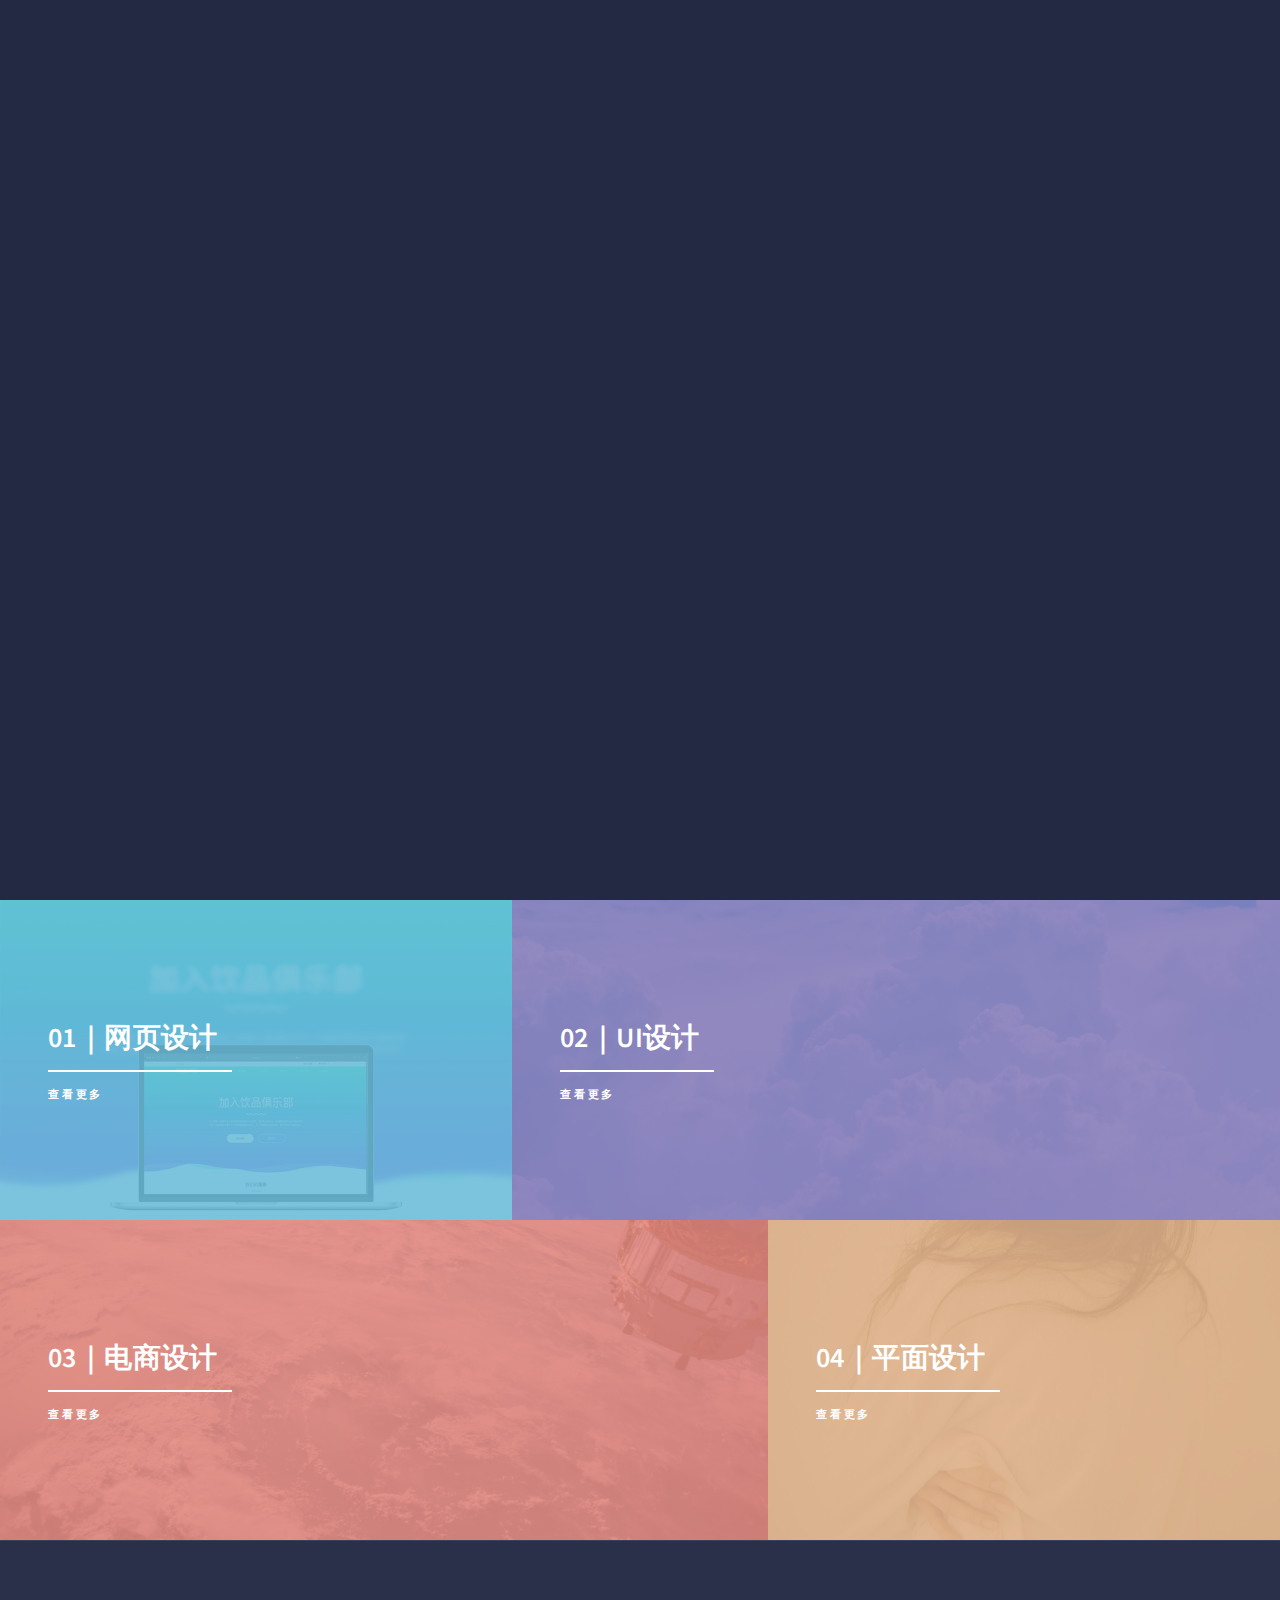
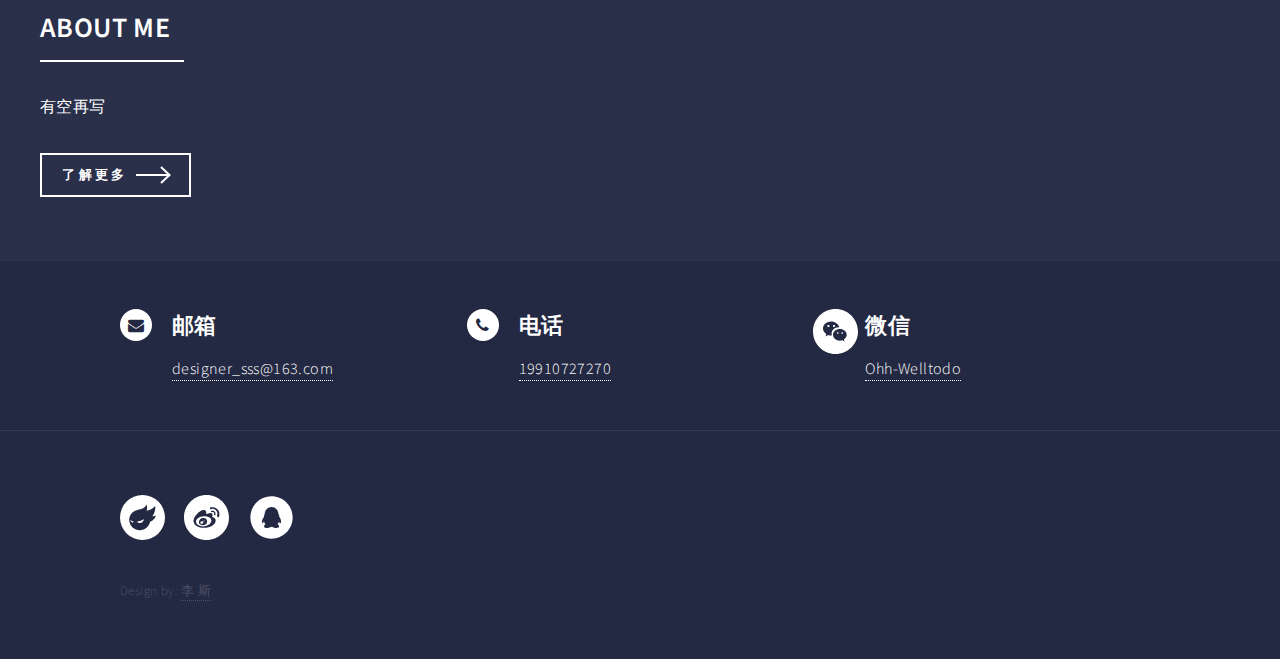
==== index.html @ b1878308 "v0.09931" ====
<!DOCTYPE HTML>
<html lang="en-us">

<head>
    <meta charset="utf-8" />
    <meta http-equiv="X-UA-Compatible" content="IE=edge">
    <meta name="viewport" content="width=device-width, initial-scale=1, user-scalable=no" />
    <meta name="description" content="Your description">
    <meta name="author" content="Your name">
    <meta name="generator" content="Hugo 0.82.0" />
    <title>Li Si ' Work</title>
    <!-- Stylesheets -->
    <link rel="stylesheet" href="//daierg.github.io/css/main.css" />

    <!-- Custom Fonts -->
    <link href="//daierg.github.io/css/font-awesome.min.css" rel="stylesheet" type="text/css">
    <link rel="shortcut icon" type="image/x-icon" href="//daierg.github.io/favicon.ico">
    <link rel="icon" type="image/x-icon" href="//daierg.github.io/favicon.ico">
    <!-- HTML5 Shim and Respond.js IE8 support of HTML5 elements and media queries -->
    <!-- WARNING: Respond.js doesn't work if you view the page via file:// -->
    <!--[if lt IE 9]>
	<script src="js/ie/html5shiv.js"></script>
	<script src="js/ie/html5shiv.jsrespond.min.js"></script>
	<![endif]-->

     <!-- 本地预览用代码 -->
    <link rel="stylesheet" href="css/main.css" />
    <script src="js/jquery.min.js"></script>
    <script src="js/jquery.scrolly.min.js"></script>
    <script src="js/jquery.scrollex.min.js"></script>
    <script src="js/skel.min.js"></script>
    <script src="js/util.js"></script>
    <script src="js/main.js"></script>
    <!-- 本地预览代码结束 -->
</head>

<body>

    <!-- Wrapper -->
    <div id="wrapper">

        <!-- Header -->
        <header id="header" class="alt">
            <a href="//daierg.github.io" class="logo"><strong>lisi's</strong> <span>个人作品集</span></a>
            <nav>
                <a href="#menu">导航</a>
            </nav>
        </header>

        <!-- Menu -->
        <nav id="menu">
            <ul class="links">

                <li><a href="http://li-si.xyz/">首页</a></li>

                <li><a href="#">BLOG</a></li>

                <li><a href="//daierg.github.io/work-html-list.html">网页设计</a></li>

                <li><a href="//daierg.github.io/work-dianshang-list.html">电商设计</a></li>

                <li><a href="//daierg.github.io/work-ui-list.html">UI设计</a></li>

                <li><a href="//daierg.github.io/work-pingmian-list.html">平面设计</a></li>

            </ul>
            <ul class="actions vertical">

                <li><a href="tel:19910727270" class="button special fit">电话联系</a></li>


                <li><a href="#" class="button fit">简历</a></li>

            </ul>
        </nav>

        <!-- Banner -->
        <section id="banner" class="major">
            <div class="inner intro">
                <header class="major">
                    <h1>Hi, here is Li Si</h1>
                </header>
                <div class="content">
                    <p>WANT TO LEARN MORE ABOUT ME? GO ON!</p>  <a href="#">了解我们</a>
                </div>
            </div>
            <div class="lspng">
                <img src="https://gitee.com/daierg/picbed/raw/master/uPic/sz.png" alt="">
            </div>
        </section>

        <!-- Main -->
        <div id="main">


            <!-- Header -->
            <section id="one" class="tiles">

                <article>
                    <span class="image">
                        <img src="img/pic01.jpg" alt="" />
                    </span>
                    <header class="major">
                        <h3><a href="//daierg.github.io/work-html-list.html" class="link">01｜网页设计</a></h3>
                        <p>查看更多</p>
                    </header>
                </article>

                <article>
                    <span class="image">
                        <img src="img/pic02.jpg" alt="" />
                    </span>
                    <header class="major">
                        <h3><a href="//daierg.github.io/work-ui-list.html" class="link">02｜UI设计</a></h3>
                        <p>查看更多</p>
                    </header>
                </article>

                <article>
                    <span class="image">
                        <img src="img/pic03.jpg" alt="" />
                    </span>
                    <header class="major">
                        <h3><a href="//daierg.github.io/work-dianshang-list.html" class="link">03｜电商设计</a></h3>
                        <p>查看更多</p>
                    </header>
                </article>

                <article>
                    <span class="image">
                        <img src="img/pic04.jpg" alt="" />
                    </span>
                    <header class="major">
                        <h3><a href="//daierg.github.io/work-pingmian-list.html" class="link">04｜平面设计</a></h3>
                        <p>查看更多</p>
                    </header>
                </article>

            </section>

            <div>

            </div>

            <!-- Two -->
            <section id="two">
                <div class="inner">
                    <header class="major">
                        <h2>ABOUT ME</h2>
                    </header>
                    <p>有空再写</p>
                    <ul class="actions">
                        <li><a href="//daierg.github.io/blogs" class="button next">了解更多</a></li>
                    </ul>
                </div>
            </section>


        </div>

        <!-- Contact -->

        <!-- Contact -->
        <section id="contact">
            <div class="inner">
                <section class="split pingfen-3">
                    <section>
                        <div class="contact-method">
                            <span class="icon alt fa-envelope"></span>

                            <h3>邮箱</h3>
                            <a href="mailto:designer_sss@163.com">designer_sss@163.com</a>

                        </div>
                    </section>
                    <section>
                        <div class="contact-method">
                            <span class="icon alt fa-phone"></span>

                            <h3>电话</h3>
                            <a class="dh-hm" href="tel:19910727270">19910727270</a>

                        </div>
                    </section>
                    <section>
                        <div class="contact-method">
                            <span class=" ">
                                <svg t="1617082564971" class="icon" viewBox="0 0 1024 1024" version="1.1"
                                    xmlns="http://www.w3.org/2000/svg" p-id="2393" width="45" height="45">
                                    <path
                                        d="M512 0c282.766222 0 512 229.233778 512 512s-229.233778 512-512 512S0 794.766222 0 512 229.233778 0 512 0z m99.555556 455.111111c-87.552 0-156.444444 60.046222-156.444445 133.091556 0 73.500444 68.892444 133.12 156.444445 133.12 18.688 0 36.892444-4.835556 55.580444-9.159111L717.368889 739.555556l-13.795556-45.653334 5.745778-4.465778C743.281778 662.186667 768 627.342222 768 588.174222 768 515.185778 694.698667 455.111111 611.555556 455.111111z m-199.850667-170.666667C310.556444 284.444444 227.555556 354.474667 227.555556 443.619556c0 50.915556 27.505778 93.013333 73.671111 125.838222L283.022222 625.777778l63.857778-32.824889 9.671111 1.905778c18.830222 3.811556 35.356444 7.395556 55.182222 7.395555 5.376 0 11.264 0 17.152-0.455111a132.892444 132.892444 0 0 1-5.888-39.196444c0-81.777778 69.262222-147.911111 156.672-147.911111 5.888 0 11.776 0.512 17.664 0.995555C581.12 340.280889 502.044444 284.444444 411.704889 284.444444z m149.191111 244.167112c13.767111 0 23.096889 9.130667 23.096889 18.261333 0 9.614222-9.329778 18.261333-23.096889 18.261333a19.057778 19.057778 0 0 1-18.204444-18.261333c0-9.130667 8.846222-18.261333 18.204444-18.261333z m101.347556 0c13.767111 0 23.096889 9.130667 23.096888 18.261333 0 9.614222-9.329778 18.261333-23.096888 18.261333a19.057778 19.057778 0 0 1-18.204445-18.261333c0-9.130667 8.817778-18.261333 18.204445-18.261333zM480.426667 363.804444c13.767111 0 23.096889 9.301333 23.096889 23.523556 0 14.193778-9.329778 23.495111-23.096889 23.495111-13.738667 0-27.505778-9.301333-27.505778-23.495111 0-14.222222 13.767111-23.523556 27.505778-23.523556z m-128.654223 0c13.738667 0 23.068444 9.301333 23.068445 23.523556 0 14.193778-9.329778 23.495111-23.068445 23.495111-13.767111 0-27.505778-9.301333-27.505777-23.495111 0-14.222222 13.738667-23.523556 27.505777-23.523556z"
                                        p-id="2394" fill="#ffffff"></path>
                                </svg>
                            </span>

                            <h3>微信</h3>
                            <span class="wx-ewm">
                                <img src="https://gitee.com/daierg/picbed/raw/master/uPic/wx-ewm.png"
                                    alt="">
                                Ohh-Welltodo
                            </span>

                        </div>
                    </section>
                </section>
            </div>
        </section>



        <!-- Footer -->

        <!-- Footer -->
        <footer id="footer">
            <div class="inner">
                <ul class="icons">

                    <li><a href="https://lisiwork.zcool.com.cn" class="icon alt" target="_blank"><svg t="1617604173284"
                                class="icon icon-bottom" viewBox="0 0 1024 1024" version="1.1"
                                xmlns="http://www.w3.org/2000/svg" p-id="2379" width="45" height="45">
                                <path
                                    d="M311.9616 604.7232a28.6208 28.6208 0 0 1-11.264 16.8448l-3.5328 0.8192v1.3312h-1.7408v0.9216H291.84a36.4544 36.4544 0 0 1-16.9472 0v-0.9216h-1.792v-0.9216l-5.12-1.792a53.504 53.504 0 0 1-9.3184-9.3184l-3.6864-2.4064v-1.792l-1.792-0.9216-0.8192-2.6112h-1.024v-1.8432l-1.7408-0.8704V599.04l-1.792-0.9728-1.792-5.12h-0.9216l-0.9216-3.6352h-0.8192l-0.9216-4.4032h-0.4096v-2.6624h-0.9216v-1.792h-0.9216v-2.7136h-0.9216v-2.6624h-0.9216v-3.5328h-0.8704v-0.9728h0.8704v-1.7408a9.7792 9.7792 0 0 1 6.1952 2.7136l1.2288 1.8944 2.6624 0.9216 1.792 2.6112h1.3824l1.792 2.7136h1.7408l0.9216 1.792h1.792l1.7408 2.6624h1.536l0.9216 1.792 3.5328 0.9216 0.6656 1.9456 3.584 0.8192 0.9216 1.8432 7.9872 2.6112v0.9216h1.792v1.024h2.6112v0.9728h1.8432v0.9216h3.5328v0.8192h2.7136v0.9216h2.6112v0.8704l7.168 0.9216a40.192 40.192 0 0 0 9.7792 2.7136c0.9728 0.6656 0.256 0 1.1776 0.5632zM545.2288 552.96l1.8432 0.9216-0.3584 5.12h-0.9216l-0.8192 4.4544h-0.9728v1.792h-0.8192v1.7408h-0.9216l-0.8192 3.5328h-1.536v1.8944h-0.9216v1.7408h-0.8192v1.792h-0.9216v1.7408h-0.8704v1.792l-1.7408 0.9216-0.9216 3.5328H532.48l-0.8192 2.7136-1.7408 0.8192v1.792h-0.9728l-0.8192 2.6624-1.8432 0.9728v1.7408l-1.792 0.8704-0.8192 2.6624-3.5328 2.7136a94.3616 94.3616 0 0 1-45.4656 32.9728l-8.0896 0.8192a88.064 88.064 0 0 1-46.7968-1.8432v-0.8704l-3.5328-0.9216v-0.8192l-4.5056-0.9216-0.8192-1.792-3.6352-0.9216-0.8192-1.792h-1.792l-0.9216-1.28h-1.792l-1.9456-3.072a34.8672 34.8672 0 0 1-13.4144-14.2336l2.7136-0.8704v-0.4608H394.24V604.16h6.2464v-0.9216h6.0416v-0.9728l9.7792-0.8192v-0.9216h4.4544v-0.8192h3.5328V599.04h3.9424v-0.8192h4.4544c10.24-3.4304 22.1696-6.8096 32.1024-10.7008l8.0384-1.792v-0.9216h1.9456V583.68h2.6624v-0.8192l4.5056-0.9728v-0.8192h1.7408v-0.9216H486.4v-0.8192h1.8944V578.56h2.56v-1.1776l3.584-0.8704v-0.9216h2.6624v-1.024l3.5328-0.9216v-0.8192h2.1504v-0.9728l3.5328-0.9216v-0.8192h1.8944v-0.9216h2.6112v-1.1264l5.12-1.792v-0.9216h1.792v-0.8192h2.6624V563.2l5.12-1.792v-0.9216h1.8432v-0.8192h3.0208v-0.9728h2.0992v-0.3584l5.12-1.8432v-0.8704h2.2016v-0.9216h1.792v-1.024h3.5328z"
                                    p-id="2380" fill="#ffffff"></path>
                                <path
                                    d="M512 0a512 512 0 1 0 512 512A512 512 0 0 0 512 0z m300.5952 479.5904h-0.9216v2.6112h-0.8704v2.7136h-0.9216V486.4h-0.3584v2.7136h-0.9216v1.792h-0.9216l-0.8704 4.4544h-0.9216l-1.792 5.12h-0.8192v1.7408h-0.9216v2.1504h-0.9216V506.88h-0.8704v1.792h-1.1776v1.7408H798.72v1.5872l-1.7408 0.9216v2.1504h-0.9216l-0.9728 3.5328-1.7408 0.9216v1.792h-0.8192v0.9216l-1.792 0.8704v1.8432l-1.8432 0.8704v1.7408l-1.792 0.9216v1.792h-0.8192l-0.9216 2.7136-1.792 0.8192v1.7408l-2.7136 1.792v1.8432l-1.7408 0.8704v0.9216l-1.792 0.8192v1.792l-4.4544 3.6352v1.7408l-11.1616 10.9056c-2.7136 2.9696-5.4272 5.888-8.0384 8.8576h-1.7408l-3.6352 4.4544h-1.792l-2.6624 3.5328-2.6112 0.9216-0.9216 1.792h-1.792l-0.8192 1.7408h-1.8944l-1.7408 2.7136H732.16l-0.8192 1.792h-1.8944l-0.8192 1.7408-3.5328 0.9216-0.9216 1.792-3.5328 0.9216-0.9216 1.792h-1.792v1.0752h-1.792v0.9216h-1.7408v0.8704h-1.792l-0.9216 1.8432-3.5328 0.8192v0.6656l-3.5328 0.8704v0.9216h-2.7136v0.8192l-5.12 1.8944v0.8192c-5.12 2.7136-10.24 1.9456-13.312 7.168-1.792 1.9456-0.8704 4.1984-1.792 7.0656h-0.9216v3.5328h-0.8192v3.6352l-9.7792 28.5184h-0.8704a17.1008 17.1008 0 0 0-0.9216 3.5328h-0.8192v2.6624h-0.9216l-1.792 5.12h-0.9216v1.792h-0.8192v1.8432h-0.9728v1.792h-0.8192v1.7408h-1.28v1.792h-0.8704v1.7408h-0.9216v1.792l-1.7408 0.9216a15.36 15.36 0 0 0-0.9728 3.5328l-1.7408 0.9216-0.8704 3.5328-1.8432 0.8704v1.8432H650.24v1.792l-1.792 0.8192v1.7408l-1.7408 0.9728v1.7408l-2.7136 1.792v1.7408l-1.792 0.9216v1.792l-2.6624 1.792v1.7408l-2.7136 1.8432v1.792l-4.4032 3.5328v1.792l-5.12 4.4544v1.9456l-7.9872 7.168-10.0352 10.9056h-1.792l-4.4544 5.12h-1.792l-2.6624 3.5328h-1.792l-2.8672 3.9936-2.6624 0.9728-0.8704 1.7408H588.8l-0.9216 1.792h-1.792v0.6144l-2.7136 0.8192-1.7408 2.7136-3.5328 0.9216-0.9216 1.792-2.6112 0.8192v0.9216l-3.6352 0.8704-0.8704 1.8432-5.12 1.7408-0.8192 1.792-5.4272 1.792v0.9216h-2.2528v0.8192h-1.7408v0.9216l-5.12 1.792v0.8192h-2.9696v0.9216l-3.5328 0.9728v0.9216h-2.7136v1.4848l-3.5328 0.8704v0.9216l-5.376 0.8192v0.9216h-1.792v0.8704h-2.7136v0.7168h-2.56v0.9216h-2.7136v0.8192h-2.9696v0.9728h-2.7136v0.3584l-6.2464 0.9216v1.1264h-3.8912v0.9728l-7.9872 0.9216v0.8192h-4.5056v0.9216h-5.12v0.8704h-6.4v0.6144l-17.8688 0.8192v0.9216h-29.44v-1.28H423.936V798.72h-7.168v-0.9728h-6.2464v-0.8192h-4.4544v-0.9216h-4.4544v-0.8704h-4.4032v-0.9216h-3.6352v-0.9216h-3.5328v-0.8192l-7.168-0.9216h-2.6112v-1.3312h-2.6624v-0.8192h-2.7136V788.48h-2.6112v-0.9728l-5.4272-0.8192v-0.9216h-1.7408v-0.8704l-5.12-0.9216v-0.8192l-3.6352-0.9216v-1.1264H353.28v-0.9216l-5.12-1.9456v-0.9216h-1.792v-0.8192h-1.7408v-0.9728l-14.2336-6.1952-0.9216-1.792-3.584-0.9216-0.8192-1.792h-1.8432L322.56 762.88l-3.5328-0.8704v-0.9216l-2.6624-0.9216-0.9728-1.7408h-1.7408l-1.792-2.6112h-1.7408l-0.9216-1.8944H307.2l-1.6896-2.1504h-1.7408l-2.7136-3.5328h-1.792l-3.5328-4.4544h-1.7408c-1.792-2.1504-3.6352-4.1984-5.4272-6.2464h-2.4064l-7.9872-9.3184-5.12-4.4544V721.92l-6.2464-5.12v-1.792l-4.6592-3.328v-1.7408l-2.7136-1.792v-1.7408l-2.6624-1.792v-1.7408l-2.6112-1.8944v-1.7408l-1.792-0.8704v-1.28l-1.8432-0.9216v-1.792l-1.792-0.9216V691.2l-1.7408-0.8192-0.8704-3.6352-1.8432-0.8192-0.8192-3.6352-1.792-0.8192-1.792-5.12-1.8432-0.9216-0.8192-3.5328h-0.9216l-1.792-5.4272h-0.8192v-2.6112h-0.9728v-1.8432h-0.7168l-0.9216-3.5328H230.4v-2.7136h-0.8704l-0.9216-3.5328h-0.8192l-0.9728-5.12h-0.8192V645.12h-0.9216l-1.1776-5.12c-4.1984-10.5984-6.3488-23.0912-9.7792-34.7136v-5.5808h-0.8704v-6.2464h-0.9216v-7.168h-0.9216v-10.7008h-0.8192a120.4224 120.4224 0 0 1 0.8192-28.4672V537.6h0.9216v-7.168h0.9216v-5.12h0.8704v-5.12H215.04v-3.6352h0.8192V512h0.9216v-3.584h0.8704v-3.5328h0.9216V501.76h0.9216v-2.7136h1.024l1.7408-9.3184h0.9728v-1.7408h0.3584l0.9216-5.4272h0.9216V481.28h0.8704v-2.7136h0.9216l0.8192-3.5328h0.9216v-2.4576h0.8704l1.8432-5.12h0.8192v-1.792h1.5872v-1.7408h0.8704v-1.792h0.9216v-1.7408h0.8192v-1.8944h0.9216v-1.7408l1.9968-1.0752 1.792-5.376 1.7408-0.8192 0.9216-3.6352h0.8704l0.9216-2.6112 1.7408-0.9216V440.32h0.9728l0.8192-2.7136 1.7408-0.8192V435.2l2.7136-1.8432v-1.792l2.7136-1.7408v-1.792l2.7136-1.7408 0.8192-2.7136 5.12-4.4544v-2.2528l6.2464-5.12 10.6496-11.6736h1.7408l4.4544-5.12h1.4336l3.6352-4.5056h1.7408l1.792-2.6112h1.7408l1.792-2.6624h1.7408l1.8944-2.7136h1.7408l0.8704-1.792 2.6624-0.9216v-0.8192h1.792a11.8272 11.8272 0 0 1 0.9216-1.792h1.792l0.8192-1.7408h1.7408l0.9728-1.8944 3.5328-0.8192 0.9216-1.7408h1.3824v-0.9728h1.792l0.9216-1.7408H327.68v-0.9216h1.792v-0.8704h1.792v-0.9216h1.7408a323.2256 323.2256 0 0 1 60.6208-26.7264L437.504 327.68l11.1104-0.8192v-0.9216h4.352v-0.5632h4.5056v-0.9216h4.4544v-0.8704h4.4544l31.1808-9.3184v-0.9216h1.792V312.32l5.12-0.9216v-0.8704l3.6352-0.9216v-0.8192h2.3552v-0.9216l5.376-1.792v-0.9216h1.792v-0.8704h1.7408v-0.9216h1.792v-0.8192h2.048v-0.9216h1.7408v-0.9216h1.792v-0.8704h1.8432v-0.8192h1.5872l0.8704-1.792 3.584-0.8192 0.8704-1.8432h2.0992l0.9728-1.792h1.7408l0.9216-1.7408h1.4848l0.8192-1.792h1.792l1.8432-2.7136h1.792l1.7408-2.6112h1.792l3.5328-4.4544h2.048c2.4576-2.7136 4.7616-5.12 7.168-7.9872l4.5056-3.6352V266.24l5.12-4.4544 0.9216-2.6112 1.792-0.9216V256l1.792-0.9216 0.9216-2.6112h0.8192V250.88l1.792-0.9216 0.9216-2.7136h0.8192l1.8944-5.12L588.8 240.64l0.8704-3.5328h0.9216l0.8192-3.5328h0.9216v-2.7136h0.9216v-1.792h0.6656v-2.6624h0.9216l0.8192-1.792h1.3312l0.9216-1.7408h2.7136c0.9216 1.0752 1.7408 1.28 2.6112 2.6624h0.9216l0.8192 5.12h1.3312v3.5328h0.9216v2.7136h0.8192v2.6624h1.2288v2.7136h0.8704v3.5328a128 128 0 0 1 4.2496 62.6688v6.2464h-1.2288v4.4032h-0.9216v4.4544h-0.9216v3.5328h-0.8192v3.6352H609.28v2.6112h-0.8192l-1.7408 9.3184h-0.9728v1.7408h-0.9216l-0.5632 6.2464h-0.9216c-1.1264 2.816-2.304 6.0416-3.5328 9.3184a129.8432 129.8432 0 0 0 18.6368-4.4544h4.4544v-0.9728h3.5328v-0.8192h3.5328v-1.28h3.2768v-0.8704h3.5328v-0.9216h3.5328v-0.8192l9.3184-1.792v-0.9216h2.6624v-0.9216h3.072v-0.8704l5.376-0.9216v-0.3584h1.2288V343.04l5.12-0.8704v-0.9216h1.792v-0.9216l5.12-0.8192v-0.9216l3.5328-0.8704v-0.8192h3.4304v-0.8192l3.5328-0.9728v-1.28h2.7136V332.8h1.792v-0.9728h1.9456v-0.8192h1.7408v-0.9216h1.9456v-0.8192h1.6896v-0.9728h1.8432V327.68h1.2288v-0.8192h2.048v-0.9216h1.7408v-0.8704h1.792v-0.9216h1.5872v-0.8192h1.792V322.56h1.7408l0.9216-1.792 5.12-1.792 0.9216-1.7408 3.5328-0.9216 0.9728-1.792 3.5328-0.9216 0.9216-1.792h2.1504l0.8192-1.7408h1.8432v-0.8192l2.6112-0.9728 0.9216-1.7408h1.9968v-0.9216l2.6624-0.8704 0.8704-1.7408h1.7408l1.792-2.7136h1.8432l0.8704-1.792h1.7408l2.7136-3.584h2.048l0.9728-1.792 2.56-0.8192 2.7136-3.6352h1.792l3.6352-4.4032a161.2288 161.2288 0 0 0 19.0464-17.2032c5.12-4.8128 8.4992-12.9024 17.8176-13.3632l0.9216 2.6624h0.9216v1.792h0.8192v14.2336a153.6 153.6 0 0 1-1.7408 35.84V317.44h-0.9216v6.144h-0.8704v6.2464h-1.1776v5.12H798.72v5.12h-0.9216v4.4544h-0.8192v4.5056h-0.9216v3.5328h-0.9728v4.4544c-3.7888 12.7488-7.6288 25.6-11.52 38.3488h-0.9216v1.792h-0.8704l-0.9216 5.12h-0.8192v1.792h-0.9216v2.6624H778.24l-0.9216 3.584h-0.8192v2.6624h-0.9216l-0.9728 3.5328h-0.8192v2.7136h-0.9216v1.792h-0.3584l-0.9728 3.5328h-0.8192v1.7408h-0.9216v1.8944h-0.9216V430.08H768v2.1504h-0.9216v1.7408h-0.8192v1.792h-0.9216v1.7408h-0.8704v1.2288h-0.9216V440.32h-1.2288v1.792l-1.7408 0.8192v1.792h-0.8192v1.8432h-0.9728v1.9456h-1.024v2.048l-1.8432 0.8192-0.8704 3.6352-1.7408 0.8704-0.9216 3.6352-1.792 0.8192v1.7408l-1.792 0.9728v1.7408l-1.7408 0.8704-0.9216 3.584-2.7136 1.792v1.4848h-1.024l-0.9728 2.7136-1.7408 0.8192v1.792l-2.6112 1.8432V481.28l-1.8432 0.8192v1.792h-0.9728l-0.9216 2.6624h0.9216c2.2528-2.2016 7.7312-0.6144 11.5712-1.7408v-0.9216h5.12v-0.5632h5.12v-0.9728h4.4544v-0.8192h3.5328v-0.9216h3.9424v-0.8192h3.6352v-0.9728h3.5328v-0.9216h3.072v-0.8192l7.0656-0.9216v-0.8704h2.7136v-0.9216l6.2464-0.8192v-0.9216l7.0656-0.9728V471.04l10.7008-1.792 0.9216 2.6112a9.0624 9.0624 0 0 1-0.3584 7.7312z"
                                    p-id="2381" fill="#ffffff"></path>
                            </svg></a></li>

                    <li><a href="https://weibo.com/daierg" class="icon alt" target="_blank"><svg t="1617604636553"
                                class="icon icon-bottom" viewBox="0 0 1024 1024" version="1.1"
                                xmlns="http://www.w3.org/2000/svg" p-id="4533" width="45" height="45">
                                <path
                                    d="M448.698182 482.210909c-96.814545 4.654545-175.010909 56.785455-175.010909 121.949091s78.196364 114.501818 175.010909 109.847273S623.709091 647.912727 623.709091 582.749091c-0.930909-64.232727-79.127273-105.192727-175.010909-100.538182z m65.163636 164.770909c-29.789091 39.098182-88.436364 57.716364-145.221818 26.065455-26.996364-14.894545-26.065455-43.752727-26.065455-43.752728s-11.170909-92.16 85.643637-103.330909c97.745455-12.101818 115.432727 81.92 85.643636 121.018182z"
                                    fill="#ffffff" p-id="4534"></path>
                                <path
                                    d="M448.698182 584.610909c-6.516364 4.654545-7.447273 13.032727-3.723637 18.618182 2.792727 5.585455 11.170909 6.516364 16.756364 1.861818 5.585455-4.654545 8.378182-13.032727 4.654546-18.618182-2.792727-5.585455-10.24-6.516364-17.687273-1.861818zM403.083636 597.643636c-18.618182 1.861818-30.72 17.687273-30.72 33.512728 0 14.894545 14.894545 26.065455 32.581819 24.203636 17.687273-1.861818 32.581818-15.825455 32.581818-31.650909s-13.963636-27.927273-34.443637-26.065455z"
                                    fill="#ffffff" p-id="4535"></path>
                                <path
                                    d="M512 0C229.003636 0 0 229.003636 0 512s229.003636 512 512 512 512-229.003636 512-512S794.996364 0 512 0z m197.352727 626.501818C669.323636 712.145455 538.065455 754.036364 441.250909 746.589091c-92.16-7.447273-211.316364-38.167273-223.418182-151.738182 0 0-6.516364-51.2 42.821818-117.294545 0 0 70.749091-99.607273 152.669091-128.465455 82.850909-27.927273 92.16 19.549091 92.16 48.407273-4.654545 24.203636-12.101818 38.167273 18.618182 28.858182 0 0 80.989091-38.167273 114.501818-4.654546 26.996364 26.996364 4.654545 65.163636 4.654546 65.163637s-11.170909 12.101818 12.101818 16.756363c21.410909 3.723636 94.021818 37.236364 53.992727 122.88z m-80.058182-236.450909c-8.378182 0-15.825455-7.447273-15.825454-15.825454 0-9.309091 7.447273-15.825455 15.825454-15.825455 0 0 99.607273-18.618182 87.505455 89.367273v1.861818c-0.930909 7.447273-7.447273 13.963636-15.825455 13.963636-9.309091 0-15.825455-7.447273-15.825454-15.825454 0-1.861818 15.825455-73.541818-55.854546-57.716364zM797.789091 493.381818c-2.792727 18.618182-12.101818 11.170909-22.341818 11.170909-13.032727 0-23.272727-16.756364-23.272728-29.789091 0-11.170909 4.654545-22.341818 4.654546-22.341818 0.930909-4.654545 12.101818-34.443636-7.447273-78.196363-35.374545-60.509091-106.123636-60.509091-114.501818-57.716364-8.378182 3.723636-21.410909 5.585455-21.410909 5.585454-13.032727 0-23.272727-10.24-23.272727-23.272727 0-11.170909 7.447273-19.549091 16.756363-22.341818 0 0 0 0.930909 0.930909 0.930909s1.861818 0.930909 1.861819 0.930909c10.24-1.861818 45.614545-4.654545 79.127272 3.723637 62.370909 14.894545 146.152727 83.781818 108.916364 211.316363z"
                                    fill="#ffffff" p-id="4536"></path>
                            </svg></a></li>

                    <li><a href="http://wpa.qq.com/msgrd?v=3&uin=18554862&site=qq&menu=yes" class="icon alt"
                            target="_blank"><svg t="1618799598372" class="icon icon-bottom" viewBox="0 0 1024 1024"
                                version="1.1" xmlns="http://www.w3.org/2000/svg" p-id="4657" width="45" height="45">
                                <path
                                    d="M511.993 30.426c-265.961 0-481.567 215.614-481.567 481.58 0 265.969 215.607 481.568 481.567 481.568 265.967 0 481.582-215.6 481.582-481.568 0-265.966-215.615-481.58-481.582-481.58z m205.43 611.528c-15.266 13.095-35.13-43.169-37.985-34.51-6.951 21.042-10.241 35.13-30.724 58.034-1.087 1.242 23.708 10.212 30.724 29.328 6.703 18.311 19.802 47.328-65.792 56.452-50.246 5.336-86.526-26.784-90.125-26.445-6.734 0.59-3.755 0-10.924 0-5.926 0-6.298 0.404-11.853 0-1.521-0.152-18.218 26.445-92.887 26.445-57.85 0-72.806-36.435-61.17-56.452 11.638-20.048 31.036-25.853 28.305-29.049-13.469-15.611-22.78-32.308-28.334-47.39-4.091-10.963-6.815-23.644-7.596-36.845 2.073 17.853-14.035 73.218-31.322 60.432-17.287-12.788-15.734-45.342-4.562-76.47 11.297-31.407 39.755-61.634 40.065-68.338 1.118-24.828-2.452-28.955 0-35.473 5.462-14.617 12.104-8.999 12.104-16.572 0-95.494 70.912-172.956 158.493-172.956s158.584 77.463 158.584 172.956c0 3.662 9.499 0 14.06 16.572 0.932 3.444 1.584 16.636 0.465 35.473-0.528 9.064 24.114 20.08 36.838 68.338 12.756 48.225 0 71.008-6.363 76.47zM511.993 30.426c-265.961 0-481.567 215.614-481.567 481.58 0 265.969 215.607 481.568 481.567 481.568 265.967 0 481.582-215.6 481.582-481.568 0-265.966-215.615-481.58-481.582-481.58z m205.43 611.528c-15.266 13.095-35.13-43.169-37.985-34.51-6.951 21.042-10.241 35.13-30.724 58.034-1.087 1.242 23.708 10.212 30.724 29.328 6.703 18.311 19.802 47.328-65.792 56.452-50.246 5.336-86.526-26.784-90.125-26.445-6.734 0.59-3.755 0-10.924 0-5.926 0-6.298 0.404-11.853 0-1.521-0.152-18.218 26.445-92.887 26.445-57.85 0-72.806-36.435-61.17-56.452 11.638-20.048 31.036-25.853 28.305-29.049-13.469-15.611-22.78-32.308-28.334-47.39-4.091-10.963-6.815-23.644-7.596-36.845 2.073 17.853-14.035 73.218-31.322 60.432-17.287-12.788-15.734-45.342-4.562-76.47 11.297-31.407 39.755-61.634 40.065-68.338 1.118-24.828-2.452-28.955 0-35.473 5.462-14.617 12.104-8.999 12.104-16.572 0-95.494 70.912-172.956 158.493-172.956s158.584 77.463 158.584 172.956c0 3.662 9.499 0 14.06 16.572 0.932 3.444 1.584 16.636 0.465 35.473-0.528 9.064 24.114 20.08 36.838 68.338 12.756 48.225 0 71.008-6.363 76.47z"
                                    p-id="4658" fill="#ffffff"></path>
                            </svg></a></li>

                </ul>
                <ul class="copyright">
                    <!-- <li>&copy; 李斯</li> -->

                    <li>Design by: <a>李 斯</a></li>

                </ul>
            </div>
        </footer>



    </div>

    <!-- Scripts -->
    <!-- Scripts -->
    <!-- jQuery -->
    <script src="//daierg.github.io/js/jquery.min.js"></script>
    <script src="//daierg.github.io/js/jquery.scrolly.min.js"></script>
    <script src="//daierg.github.io/js/jquery.scrollex.min.js"></script>
    <script src="//daierg.github.io/js/skel.min.js"></script>
    <script src="//daierg.github.io/js/util.js"></script>

    <!-- Main JS -->
    <script src="//daierg.github.io/js/main.js"></script>

</body>

</html>
---- css/main.css ----
@import url(font-awesome.min.css);
@import url("https://fonts.googleapis.com/css?family=Source+Sans+Pro:300,300italic,600,600italic");

/* Reset */

#loadingDiv>div {
    background-image: url(https://gitee.com/daierg/picbed/raw/master/uPic/loading_dog1.gif);
    background-size: 100%!important;
}

html,
body,
div,
span,
applet,
object,
iframe,
h1,
h2,
h3,
h4,
h5,
h6,
p,
blockquote,
pre,
a,
abbr,
acronym,
address,
big,
cite,
code,
del,
dfn,
em,
img,
ins,
kbd,
q,
s,
samp,
small,
strike,
strong,
sub,
sup,
tt,
var,
b,
u,
i,
center,
dl,
dt,
dd,
ol,
ul,
li,
fieldset,
form,
label,
legend,
table,
caption,
tbody,
tfoot,
thead,
tr,
th,
td,
article,
aside,
canvas,
details,
embed,
figure,
figcaption,
footer,
header,
hgroup,
menu,
nav,
output,
ruby,
section,
summary,
time,
mark,
audio,
video {
	margin: 0;
	padding: 0;
	border: 0;
	font-size: 100%;
	font: inherit;
	vertical-align: baseline;
}

article,
aside,
details,
figcaption,
figure,
footer,
header,
hgroup,
menu,
nav,
section {
	display: block;
}

body {
	line-height: 1;
}

ol,
ul {
	list-style: none;
}

blockquote,
q {
	quotes: none;
}

blockquote:before,
blockquote:after,
q:before,
q:after {
	content: '';
	content: none;
}

table {
	border-collapse: collapse;
	border-spacing: 0;
}

body {
	-webkit-text-size-adjust: none;
}

/* Box Model */

*,
*:before,
*:after {
	-moz-box-sizing: border-box;
	-webkit-box-sizing: border-box;
	box-sizing: border-box;
}

/* Grid */

.row {
	border-bottom: solid 1px transparent;
	-moz-box-sizing: border-box;
	-webkit-box-sizing: border-box;
	box-sizing: border-box;
}

.row>* {
	float: left;
	-moz-box-sizing: border-box;
	-webkit-box-sizing: border-box;
	box-sizing: border-box;
}

.row:after,
.row:before {
	content: '';
	display: block;
	clear: both;
	height: 0;
}

.row.uniform>*> :first-child {
	margin-top: 0;
}

.row.uniform>*> :last-child {
	margin-bottom: 0;
}

.row.\30 \25>* {
	padding: 0 0 0 0em;
}

.row.\30 \25 {
	margin: 0 0 -1px 0em;
}

.row.uniform.\30 \25>* {
	padding: 0em 0 0 0em;
}

.row.uniform.\30 \25 {
	margin: 0em 0 -1px 0em;
}

.row>* {
	padding: 0 0 0 2em;
}

.row {
	margin: 0 0 -1px -2em;
}

.row.uniform>* {
	padding: 2em 0 0 2em;
}

.row.uniform {
	margin: -2em 0 -1px -2em;
}

.row.\32 00\25>* {
	padding: 0 0 0 4em;
}

.row.\32 00\25 {
	margin: 0 0 -1px -4em;
}

.row.uniform.\32 00\25>* {
	padding: 4em 0 0 4em;
}

.row.uniform.\32 00\25 {
	margin: -4em 0 -1px -4em;
}

.row.\31 50\25>* {
	padding: 0 0 0 3em;
}

.row.\31 50\25 {
	margin: 0 0 -1px -3em;
}

.row.uniform.\31 50\25>* {
	padding: 3em 0 0 3em;
}

.row.uniform.\31 50\25 {
	margin: -3em 0 -1px -3em;
}

.row.\35 0\25>* {
	padding: 0 0 0 1em;
}

.row.\35 0\25 {
	margin: 0 0 -1px -1em;
}

.row.uniform.\35 0\25>* {
	padding: 1em 0 0 1em;
}

.row.uniform.\35 0\25 {
	margin: -1em 0 -1px -1em;
}

.row.\32 5\25>* {
	padding: 0 0 0 0.5em;
}

.row.\32 5\25 {
	margin: 0 0 -1px -0.5em;
}

.row.uniform.\32 5\25>* {
	padding: 0.5em 0 0 0.5em;
}

.row.uniform.\32 5\25 {
	margin: -0.5em 0 -1px -0.5em;
}

.\31 2u,
.\31 2u\24 {
	width: 100%;
	clear: none;
	margin-left: 0;
}

.\31 1u,
.\31 1u\24 {
	width: 91.6666666667%;
	clear: none;
	margin-left: 0;
}

.\31 0u,
.\31 0u\24 {
	width: 83.3333333333%;
	clear: none;
	margin-left: 0;
}

.\39 u,
.\39 u\24 {
	width: 75%;
	clear: none;
	margin-left: 0;
}

.\38 u,
.\38 u\24 {
	width: 66.6666666667%;
	clear: none;
	margin-left: 0;
}

.\37 u,
.\37 u\24 {
	width: 58.3333333333%;
	clear: none;
	margin-left: 0;
}

.\36 u,
.\36 u\24 {
	width: 50%;
	clear: none;
	margin-left: 0;
}

.\35 u,
.\35 u\24 {
	width: 41.6666666667%;
	clear: none;
	margin-left: 0;
}

.\34 u,
.\34 u\24 {
	width: 33.3333333333%;
	clear: none;
	margin-left: 0;
}

.\33 u,
.\33 u\24 {
	width: 25%;
	clear: none;
	margin-left: 0;
}

.\32 u,
.\32 u\24 {
	width: 16.6666666667%;
	clear: none;
	margin-left: 0;
}

.\31 u,
.\31 u\24 {
	width: 8.3333333333%;
	clear: none;
	margin-left: 0;
}

.\31 2u\24+*,
.\31 1u\24+*,
.\31 0u\24+*,
.\39 u\24+*,
.\38 u\24+*,
.\37 u\24+*,
.\36 u\24+*,
.\35 u\24+*,
.\34 u\24+*,
.\33 u\24+*,
.\32 u\24+*,
.\31 u\24+* {
	clear: left;
}

.\-11u {
	margin-left: 91.66667%;
}

.\-10u {
	margin-left: 83.33333%;
}

.\-9u {
	margin-left: 75%;
}

.\-8u {
	margin-left: 66.66667%;
}

.\-7u {
	margin-left: 58.33333%;
}

.\-6u {
	margin-left: 50%;
}

.\-5u {
	margin-left: 41.66667%;
}

.\-4u {
	margin-left: 33.33333%;
}

.\-3u {
	margin-left: 25%;
}

.\-2u {
	margin-left: 16.66667%;
}

.\-1u {
	margin-left: 8.33333%;
}

@media screen and (max-width: 1680px) {

	.row>* {
		padding: 0 0 0 2em;
	}

	.row {
		margin: 0 0 -1px -2em;
	}

	.row.uniform>* {
		padding: 2em 0 0 2em;
	}

	.row.uniform {
		margin: -2em 0 -1px -2em;
	}

	.row.\32 00\25>* {
		padding: 0 0 0 4em;
	}

	.row.\32 00\25 {
		margin: 0 0 -1px -4em;
	}

	.row.uniform.\32 00\25>* {
		padding: 4em 0 0 4em;
	}

	.row.uniform.\32 00\25 {
		margin: -4em 0 -1px -4em;
	}

	.row.\31 50\25>* {
		padding: 0 0 0 3em;
	}

	.row.\31 50\25 {
		margin: 0 0 -1px -3em;
	}

	.row.uniform.\31 50\25>* {
		padding: 3em 0 0 3em;
	}

	.row.uniform.\31 50\25 {
		margin: -3em 0 -1px -3em;
	}

	.row.\35 0\25>* {
		padding: 0 0 0 1em;
	}

	.row.\35 0\25 {
		margin: 0 0 -1px -1em;
	}

	.row.uniform.\35 0\25>* {
		padding: 1em 0 0 1em;
	}

	.row.uniform.\35 0\25 {
		margin: -1em 0 -1px -1em;
	}

	.row.\32 5\25>* {
		padding: 0 0 0 0.5em;
	}

	.row.\32 5\25 {
		margin: 0 0 -1px -0.5em;
	}

	.row.uniform.\32 5\25>* {
		padding: 0.5em 0 0 0.5em;
	}

	.row.uniform.\32 5\25 {
		margin: -0.5em 0 -1px -0.5em;
	}

	.\31 2u\28xlarge\29,
	.\31 2u\24\28xlarge\29 {
		width: 100%;
		clear: none;
		margin-left: 0;
	}

	.\31 1u\28xlarge\29,
	.\31 1u\24\28xlarge\29 {
		width: 91.6666666667%;
		clear: none;
		margin-left: 0;
	}

	.\31 0u\28xlarge\29,
	.\31 0u\24\28xlarge\29 {
		width: 83.3333333333%;
		clear: none;
		margin-left: 0;
	}

	.\39 u\28xlarge\29,
	.\39 u\24\28xlarge\29 {
		width: 75%;
		clear: none;
		margin-left: 0;
	}

	.\38 u\28xlarge\29,
	.\38 u\24\28xlarge\29 {
		width: 66.6666666667%;
		clear: none;
		margin-left: 0;
	}

	.\37 u\28xlarge\29,
	.\37 u\24\28xlarge\29 {
		width: 58.3333333333%;
		clear: none;
		margin-left: 0;
	}

	.\36 u\28xlarge\29,
	.\36 u\24\28xlarge\29 {
		width: 50%;
		clear: none;
		margin-left: 0;
	}

	.\35 u\28xlarge\29,
	.\35 u\24\28xlarge\29 {
		width: 41.6666666667%;
		clear: none;
		margin-left: 0;
	}

	.\34 u\28xlarge\29,
	.\34 u\24\28xlarge\29 {
		width: 33.3333333333%;
		clear: none;
		margin-left: 0;
	}

	.\33 u\28xlarge\29,
	.\33 u\24\28xlarge\29 {
		width: 25%;
		clear: none;
		margin-left: 0;
	}

	.\32 u\28xlarge\29,
	.\32 u\24\28xlarge\29 {
		width: 16.6666666667%;
		clear: none;
		margin-left: 0;
	}

	.\31 u\28xlarge\29,
	.\31 u\24\28xlarge\29 {
		width: 8.3333333333%;
		clear: none;
		margin-left: 0;
	}

	.\31 2u\24\28xlarge\29+*,
	.\31 1u\24\28xlarge\29+*,
	.\31 0u\24\28xlarge\29+*,
	.\39 u\24\28xlarge\29+*,
	.\38 u\24\28xlarge\29+*,
	.\37 u\24\28xlarge\29+*,
	.\36 u\24\28xlarge\29+*,
	.\35 u\24\28xlarge\29+*,
	.\34 u\24\28xlarge\29+*,
	.\33 u\24\28xlarge\29+*,
	.\32 u\24\28xlarge\29+*,
	.\31 u\24\28xlarge\29+* {
		clear: left;
	}

	.\-11u\28xlarge\29 {
		margin-left: 91.66667%;
	}

	.\-10u\28xlarge\29 {
		margin-left: 83.33333%;
	}

	.\-9u\28xlarge\29 {
		margin-left: 75%;
	}

	.\-8u\28xlarge\29 {
		margin-left: 66.66667%;
	}

	.\-7u\28xlarge\29 {
		margin-left: 58.33333%;
	}

	.\-6u\28xlarge\29 {
		margin-left: 50%;
	}

	.\-5u\28xlarge\29 {
		margin-left: 41.66667%;
	}

	.\-4u\28xlarge\29 {
		margin-left: 33.33333%;
	}

	.\-3u\28xlarge\29 {
		margin-left: 25%;
	}

	.\-2u\28xlarge\29 {
		margin-left: 16.66667%;
	}

	.\-1u\28xlarge\29 {
		margin-left: 8.33333%;
	}

}

@media screen and (max-width: 1280px) {

	.row>* {
		padding: 0 0 0 1.5em;
	}

	.row {
		margin: 0 0 -1px -1.5em;
	}

	.row.uniform>* {
		padding: 1.5em 0 0 1.5em;
	}

	.row.uniform {
		margin: -1.5em 0 -1px -1.5em;
	}

	.row.\32 00\25>* {
		padding: 0 0 0 3em;
	}

	.row.\32 00\25 {
		margin: 0 0 -1px -3em;
	}

	.row.uniform.\32 00\25>* {
		padding: 3em 0 0 3em;
	}

	.row.uniform.\32 00\25 {
		margin: -3em 0 -1px -3em;
	}

	.row.\31 50\25>* {
		padding: 0 0 0 2.25em;
	}

	.row.\31 50\25 {
		margin: 0 0 -1px -2.25em;
	}

	.row.uniform.\31 50\25>* {
		padding: 2.25em 0 0 2.25em;
	}

	.row.uniform.\31 50\25 {
		margin: -2.25em 0 -1px -2.25em;
	}

	.row.\35 0\25>* {
		padding: 0 0 0 0.75em;
	}

	.row.\35 0\25 {
		margin: 0 0 -1px -0.75em;
	}

	.row.uniform.\35 0\25>* {
		padding: 0.75em 0 0 0.75em;
	}

	.row.uniform.\35 0\25 {
		margin: -0.75em 0 -1px -0.75em;
	}

	.row.\32 5\25>* {
		padding: 0 0 0 0.375em;
	}

	.row.\32 5\25 {
		margin: 0 0 -1px -0.375em;
	}

	.row.uniform.\32 5\25>* {
		padding: 0.375em 0 0 0.375em;
	}

	.row.uniform.\32 5\25 {
		margin: -0.375em 0 -1px -0.375em;
	}

	.\31 2u\28large\29,
	.\31 2u\24\28large\29 {
		width: 100%;
		clear: none;
		margin-left: 0;
	}

	.\31 1u\28large\29,
	.\31 1u\24\28large\29 {
		width: 91.6666666667%;
		clear: none;
		margin-left: 0;
	}

	.\31 0u\28large\29,
	.\31 0u\24\28large\29 {
		width: 83.3333333333%;
		clear: none;
		margin-left: 0;
	}

	.\39 u\28large\29,
	.\39 u\24\28large\29 {
		width: 75%;
		clear: none;
		margin-left: 0;
	}

	.\38 u\28large\29,
	.\38 u\24\28large\29 {
		width: 66.6666666667%;
		clear: none;
		margin-left: 0;
	}

	.\37 u\28large\29,
	.\37 u\24\28large\29 {
		width: 58.3333333333%;
		clear: none;
		margin-left: 0;
	}

	.\36 u\28large\29,
	.\36 u\24\28large\29 {
		width: 50%;
		clear: none;
		margin-left: 0;
	}

	.\35 u\28large\29,
	.\35 u\24\28large\29 {
		width: 41.6666666667%;
		clear: none;
		margin-left: 0;
	}

	.\34 u\28large\29,
	.\34 u\24\28large\29 {
		width: 33.3333333333%;
		clear: none;
		margin-left: 0;
	}

	.\33 u\28large\29,
	.\33 u\24\28large\29 {
		width: 25%;
		clear: none;
		margin-left: 0;
	}

	.\32 u\28large\29,
	.\32 u\24\28large\29 {
		width: 16.6666666667%;
		clear: none;
		margin-left: 0;
	}

	.\31 u\28large\29,
	.\31 u\24\28large\29 {
		width: 8.3333333333%;
		clear: none;
		margin-left: 0;
	}

	.\31 2u\24\28large\29+*,
	.\31 1u\24\28large\29+*,
	.\31 0u\24\28large\29+*,
	.\39 u\24\28large\29+*,
	.\38 u\24\28large\29+*,
	.\37 u\24\28large\29+*,
	.\36 u\24\28large\29+*,
	.\35 u\24\28large\29+*,
	.\34 u\24\28large\29+*,
	.\33 u\24\28large\29+*,
	.\32 u\24\28large\29+*,
	.\31 u\24\28large\29+* {
		clear: left;
	}

	.\-11u\28large\29 {
		margin-left: 91.66667%;
	}

	.\-10u\28large\29 {
		margin-left: 83.33333%;
	}

	.\-9u\28large\29 {
		margin-left: 75%;
	}

	.\-8u\28large\29 {
		margin-left: 66.66667%;
	}

	.\-7u\28large\29 {
		margin-left: 58.33333%;
	}

	.\-6u\28large\29 {
		margin-left: 50%;
	}

	.\-5u\28large\29 {
		margin-left: 41.66667%;
	}

	.\-4u\28large\29 {
		margin-left: 33.33333%;
	}

	.\-3u\28large\29 {
		margin-left: 25%;
	}

	.\-2u\28large\29 {
		margin-left: 16.66667%;
	}

	.\-1u\28large\29 {
		margin-left: 8.33333%;
	}

}

@media screen and (max-width: 980px) {

	.row>* {
		padding: 0 0 0 1.5em;
	}

	.row {
		margin: 0 0 -1px -1.5em;
	}

	.row.uniform>* {
		padding: 1.5em 0 0 1.5em;
	}

	.row.uniform {
		margin: -1.5em 0 -1px -1.5em;
	}

	.row.\32 00\25>* {
		padding: 0 0 0 3em;
	}

	.row.\32 00\25 {
		margin: 0 0 -1px -3em;
	}

	.row.uniform.\32 00\25>* {
		padding: 3em 0 0 3em;
	}

	.row.uniform.\32 00\25 {
		margin: -3em 0 -1px -3em;
	}

	.row.\31 50\25>* {
		padding: 0 0 0 2.25em;
	}

	.row.\31 50\25 {
		margin: 0 0 -1px -2.25em;
	}

	.row.uniform.\31 50\25>* {
		padding: 2.25em 0 0 2.25em;
	}

	.row.uniform.\31 50\25 {
		margin: -2.25em 0 -1px -2.25em;
	}

	.row.\35 0\25>* {
		padding: 0 0 0 0.75em;
	}

	.row.\35 0\25 {
		margin: 0 0 -1px -0.75em;
	}

	.row.uniform.\35 0\25>* {
		padding: 0.75em 0 0 0.75em;
	}

	.row.uniform.\35 0\25 {
		margin: -0.75em 0 -1px -0.75em;
	}

	.row.\32 5\25>* {
		padding: 0 0 0 0.375em;
	}

	.row.\32 5\25 {
		margin: 0 0 -1px -0.375em;
	}

	.row.uniform.\32 5\25>* {
		padding: 0.375em 0 0 0.375em;
	}

	.row.uniform.\32 5\25 {
		margin: -0.375em 0 -1px -0.375em;
	}

	.\31 2u\28medium\29,
	.\31 2u\24\28medium\29 {
		width: 100%;
		clear: none;
		margin-left: 0;
	}

	.\31 1u\28medium\29,
	.\31 1u\24\28medium\29 {
		width: 91.6666666667%;
		clear: none;
		margin-left: 0;
	}

	.\31 0u\28medium\29,
	.\31 0u\24\28medium\29 {
		width: 83.3333333333%;
		clear: none;
		margin-left: 0;
	}

	.\39 u\28medium\29,
	.\39 u\24\28medium\29 {
		width: 75%;
		clear: none;
		margin-left: 0;
	}

	.\38 u\28medium\29,
	.\38 u\24\28medium\29 {
		width: 66.6666666667%;
		clear: none;
		margin-left: 0;
	}

	.\37 u\28medium\29,
	.\37 u\24\28medium\29 {
		width: 58.3333333333%;
		clear: none;
		margin-left: 0;
	}

	.\36 u\28medium\29,
	.\36 u\24\28medium\29 {
		width: 50%;
		clear: none;
		margin-left: 0;
	}

	.\35 u\28medium\29,
	.\35 u\24\28medium\29 {
		width: 41.6666666667%;
		clear: none;
		margin-left: 0;
	}

	.\34 u\28medium\29,
	.\34 u\24\28medium\29 {
		width: 33.3333333333%;
		clear: none;
		margin-left: 0;
	}

	.\33 u\28medium\29,
	.\33 u\24\28medium\29 {
		width: 25%;
		clear: none;
		margin-left: 0;
	}

	.\32 u\28medium\29,
	.\32 u\24\28medium\29 {
		width: 16.6666666667%;
		clear: none;
		margin-left: 0;
	}

	.\31 u\28medium\29,
	.\31 u\24\28medium\29 {
		width: 8.3333333333%;
		clear: none;
		margin-left: 0;
	}

	.\31 2u\24\28medium\29+*,
	.\31 1u\24\28medium\29+*,
	.\31 0u\24\28medium\29+*,
	.\39 u\24\28medium\29+*,
	.\38 u\24\28medium\29+*,
	.\37 u\24\28medium\29+*,
	.\36 u\24\28medium\29+*,
	.\35 u\24\28medium\29+*,
	.\34 u\24\28medium\29+*,
	.\33 u\24\28medium\29+*,
	.\32 u\24\28medium\29+*,
	.\31 u\24\28medium\29+* {
		clear: left;
	}

	.\-11u\28medium\29 {
		margin-left: 91.66667%;
	}

	.\-10u\28medium\29 {
		margin-left: 83.33333%;
	}

	.\-9u\28medium\29 {
		margin-left: 75%;
	}

	.\-8u\28medium\29 {
		margin-left: 66.66667%;
	}

	.\-7u\28medium\29 {
		margin-left: 58.33333%;
	}

	.\-6u\28medium\29 {
		margin-left: 50%;
	}

	.\-5u\28medium\29 {
		margin-left: 41.66667%;
	}

	.\-4u\28medium\29 {
		margin-left: 33.33333%;
	}

	.\-3u\28medium\29 {
		margin-left: 25%;
	}

	.\-2u\28medium\29 {
		margin-left: 16.66667%;
	}

	.\-1u\28medium\29 {
		margin-left: 8.33333%;
	}

}

@media screen and (max-width: 736px) {

	.row>* {
		padding: 0 0 0 1.25em;
	}

	.row {
		margin: 0 0 -1px -1.25em;
	}

	.row.uniform>* {
		padding: 1.25em 0 0 1.25em;
	}

	.row.uniform {
		margin: -1.25em 0 -1px -1.25em;
	}

	.row.\32 00\25>* {
		padding: 0 0 0 2.5em;
	}

	.row.\32 00\25 {
		margin: 0 0 -1px -2.5em;
	}

	.row.uniform.\32 00\25>* {
		padding: 2.5em 0 0 2.5em;
	}

	.row.uniform.\32 00\25 {
		margin: -2.5em 0 -1px -2.5em;
	}

	.row.\31 50\25>* {
		padding: 0 0 0 1.875em;
	}

	.row.\31 50\25 {
		margin: 0 0 -1px -1.875em;
	}

	.row.uniform.\31 50\25>* {
		padding: 1.875em 0 0 1.875em;
	}

	.row.uniform.\31 50\25 {
		margin: -1.875em 0 -1px -1.875em;
	}

	.row.\35 0\25>* {
		padding: 0 0 0 0.625em;
	}

	.row.\35 0\25 {
		margin: 0 0 -1px -0.625em;
	}

	.row.uniform.\35 0\25>* {
		padding: 0.625em 0 0 0.625em;
	}

	.row.uniform.\35 0\25 {
		margin: -0.625em 0 -1px -0.625em;
	}

	.row.\32 5\25>* {
		padding: 0 0 0 0.3125em;
	}

	.row.\32 5\25 {
		margin: 0 0 -1px -0.3125em;
	}

	.row.uniform.\32 5\25>* {
		padding: 0.3125em 0 0 0.3125em;
	}

	.row.uniform.\32 5\25 {
		margin: -0.3125em 0 -1px -0.3125em;
	}

	.\31 2u\28small\29,
	.\31 2u\24\28small\29 {
		width: 100%;
		clear: none;
		margin-left: 0;
	}

	.\31 1u\28small\29,
	.\31 1u\24\28small\29 {
		width: 91.6666666667%;
		clear: none;
		margin-left: 0;
	}

	.\31 0u\28small\29,
	.\31 0u\24\28small\29 {
		width: 83.3333333333%;
		clear: none;
		margin-left: 0;
	}

	.\39 u\28small\29,
	.\39 u\24\28small\29 {
		width: 75%;
		clear: none;
		margin-left: 0;
	}

	.\38 u\28small\29,
	.\38 u\24\28small\29 {
		width: 66.6666666667%;
		clear: none;
		margin-left: 0;
	}

	.\37 u\28small\29,
	.\37 u\24\28small\29 {
		width: 58.3333333333%;
		clear: none;
		margin-left: 0;
	}

	.\36 u\28small\29,
	.\36 u\24\28small\29 {
		width: 50%;
		clear: none;
		margin-left: 0;
	}

	.\35 u\28small\29,
	.\35 u\24\28small\29 {
		width: 41.6666666667%;
		clear: none;
		margin-left: 0;
	}

	.\34 u\28small\29,
	.\34 u\24\28small\29 {
		width: 33.3333333333%;
		clear: none;
		margin-left: 0;
	}

	.\33 u\28small\29,
	.\33 u\24\28small\29 {
		width: 25%;
		clear: none;
		margin-left: 0;
	}

	.\32 u\28small\29,
	.\32 u\24\28small\29 {
		width: 16.6666666667%;
		clear: none;
		margin-left: 0;
	}

	.\31 u\28small\29,
	.\31 u\24\28small\29 {
		width: 8.3333333333%;
		clear: none;
		margin-left: 0;
	}

	.\31 2u\24\28small\29+*,
	.\31 1u\24\28small\29+*,
	.\31 0u\24\28small\29+*,
	.\39 u\24\28small\29+*,
	.\38 u\24\28small\29+*,
	.\37 u\24\28small\29+*,
	.\36 u\24\28small\29+*,
	.\35 u\24\28small\29+*,
	.\34 u\24\28small\29+*,
	.\33 u\24\28small\29+*,
	.\32 u\24\28small\29+*,
	.\31 u\24\28small\29+* {
		clear: left;
	}

	.\-11u\28small\29 {
		margin-left: 91.66667%;
	}

	.\-10u\28small\29 {
		margin-left: 83.33333%;
	}

	.\-9u\28small\29 {
		margin-left: 75%;
	}

	.\-8u\28small\29 {
		margin-left: 66.66667%;
	}

	.\-7u\28small\29 {
		margin-left: 58.33333%;
	}

	.\-6u\28small\29 {
		margin-left: 50%;
	}

	.\-5u\28small\29 {
		margin-left: 41.66667%;
	}

	.\-4u\28small\29 {
		margin-left: 33.33333%;
	}

	.\-3u\28small\29 {
		margin-left: 25%;
	}

	.\-2u\28small\29 {
		margin-left: 16.66667%;
	}

	.\-1u\28small\29 {
		margin-left: 8.33333%;
	}

}

@media screen and (max-width: 480px) {

	.row>* {
		padding: 0 0 0 1.25em;
	}

	.row {
		margin: 0 0 -1px -1.25em;
	}

	.row.uniform>* {
		padding: 1.25em 0 0 1.25em;
	}

	.row.uniform {
		margin: -1.25em 0 -1px -1.25em;
	}

	.row.\32 00\25>* {
		padding: 0 0 0 2.5em;
	}

	.row.\32 00\25 {
		margin: 0 0 -1px -2.5em;
	}

	.row.uniform.\32 00\25>* {
		padding: 2.5em 0 0 2.5em;
	}

	.row.uniform.\32 00\25 {
		margin: -2.5em 0 -1px -2.5em;
	}

	.row.\31 50\25>* {
		padding: 0 0 0 1.875em;
	}

	.row.\31 50\25 {
		margin: 0 0 -1px -1.875em;
	}

	.row.uniform.\31 50\25>* {
		padding: 1.875em 0 0 1.875em;
	}

	.row.uniform.\31 50\25 {
		margin: -1.875em 0 -1px -1.875em;
	}

	.row.\35 0\25>* {
		padding: 0 0 0 0.625em;
	}

	.row.\35 0\25 {
		margin: 0 0 -1px -0.625em;
	}

	.row.uniform.\35 0\25>* {
		padding: 0.625em 0 0 0.625em;
	}

	.row.uniform.\35 0\25 {
		margin: -0.625em 0 -1px -0.625em;
	}

	.row.\32 5\25>* {
		padding: 0 0 0 0.3125em;
	}

	.row.\32 5\25 {
		margin: 0 0 -1px -0.3125em;
	}

	.row.uniform.\32 5\25>* {
		padding: 0.3125em 0 0 0.3125em;
	}

	.row.uniform.\32 5\25 {
		margin: -0.3125em 0 -1px -0.3125em;
	}

	.\31 2u\28xsmall\29,
	.\31 2u\24\28xsmall\29 {
		width: 100%;
		clear: none;
		margin-left: 0;
	}

	.\31 1u\28xsmall\29,
	.\31 1u\24\28xsmall\29 {
		width: 91.6666666667%;
		clear: none;
		margin-left: 0;
	}

	.\31 0u\28xsmall\29,
	.\31 0u\24\28xsmall\29 {
		width: 83.3333333333%;
		clear: none;
		margin-left: 0;
	}

	.\39 u\28xsmall\29,
	.\39 u\24\28xsmall\29 {
		width: 75%;
		clear: none;
		margin-left: 0;
	}

	.\38 u\28xsmall\29,
	.\38 u\24\28xsmall\29 {
		width: 66.6666666667%;
		clear: none;
		margin-left: 0;
	}

	.\37 u\28xsmall\29,
	.\37 u\24\28xsmall\29 {
		width: 58.3333333333%;
		clear: none;
		margin-left: 0;
	}

	.\36 u\28xsmall\29,
	.\36 u\24\28xsmall\29 {
		width: 50%;
		clear: none;
		margin-left: 0;
	}

	.\35 u\28xsmall\29,
	.\35 u\24\28xsmall\29 {
		width: 41.6666666667%;
		clear: none;
		margin-left: 0;
	}

	.\34 u\28xsmall\29,
	.\34 u\24\28xsmall\29 {
		width: 33.3333333333%;
		clear: none;
		margin-left: 0;
	}

	.\33 u\28xsmall\29,
	.\33 u\24\28xsmall\29 {
		width: 25%;
		clear: none;
		margin-left: 0;
	}

	.\32 u\28xsmall\29,
	.\32 u\24\28xsmall\29 {
		width: 16.6666666667%;
		clear: none;
		margin-left: 0;
	}

	.\31 u\28xsmall\29,
	.\31 u\24\28xsmall\29 {
		width: 8.3333333333%;
		clear: none;
		margin-left: 0;
	}

	.\31 2u\24\28xsmall\29+*,
	.\31 1u\24\28xsmall\29+*,
	.\31 0u\24\28xsmall\29+*,
	.\39 u\24\28xsmall\29+*,
	.\38 u\24\28xsmall\29+*,
	.\37 u\24\28xsmall\29+*,
	.\36 u\24\28xsmall\29+*,
	.\35 u\24\28xsmall\29+*,
	.\34 u\24\28xsmall\29+*,
	.\33 u\24\28xsmall\29+*,
	.\32 u\24\28xsmall\29+*,
	.\31 u\24\28xsmall\29+* {
		clear: left;
	}

	.\-11u\28xsmall\29 {
		margin-left: 91.66667%;
	}

	.\-10u\28xsmall\29 {
		margin-left: 83.33333%;
	}

	.\-9u\28xsmall\29 {
		margin-left: 75%;
	}

	.\-8u\28xsmall\29 {
		margin-left: 66.66667%;
	}

	.\-7u\28xsmall\29 {
		margin-left: 58.33333%;
	}

	.\-6u\28xsmall\29 {
		margin-left: 50%;
	}

	.\-5u\28xsmall\29 {
		margin-left: 41.66667%;
	}

	.\-4u\28xsmall\29 {
		margin-left: 33.33333%;
	}

	.\-3u\28xsmall\29 {
		margin-left: 25%;
	}

	.\-2u\28xsmall\29 {
		margin-left: 16.66667%;
	}

	.\-1u\28xsmall\29 {
		margin-left: 8.33333%;
	}

}

@media screen and (max-width: 360px) {

	.row>* {
		padding: 0 0 0 1.25em;
	}

	.row {
		margin: 0 0 -1px -1.25em;
	}

	.row.uniform>* {
		padding: 1.25em 0 0 1.25em;
	}

	.row.uniform {
		margin: -1.25em 0 -1px -1.25em;
	}

	.row.\32 00\25>* {
		padding: 0 0 0 2.5em;
	}

	.row.\32 00\25 {
		margin: 0 0 -1px -2.5em;
	}

	.row.uniform.\32 00\25>* {
		padding: 2.5em 0 0 2.5em;
	}

	.row.uniform.\32 00\25 {
		margin: -2.5em 0 -1px -2.5em;
	}

	.row.\31 50\25>* {
		padding: 0 0 0 1.875em;
	}

	.row.\31 50\25 {
		margin: 0 0 -1px -1.875em;
	}

	.row.uniform.\31 50\25>* {
		padding: 1.875em 0 0 1.875em;
	}

	.row.uniform.\31 50\25 {
		margin: -1.875em 0 -1px -1.875em;
	}

	.row.\35 0\25>* {
		padding: 0 0 0 0.625em;
	}

	.row.\35 0\25 {
		margin: 0 0 -1px -0.625em;
	}

	.row.uniform.\35 0\25>* {
		padding: 0.625em 0 0 0.625em;
	}

	.row.uniform.\35 0\25 {
		margin: -0.625em 0 -1px -0.625em;
	}

	.row.\32 5\25>* {
		padding: 0 0 0 0.3125em;
	}

	.row.\32 5\25 {
		margin: 0 0 -1px -0.3125em;
	}

	.row.uniform.\32 5\25>* {
		padding: 0.3125em 0 0 0.3125em;
	}

	.row.uniform.\32 5\25 {
		margin: -0.3125em 0 -1px -0.3125em;
	}

	.\31 2u\28xxsmall\29,
	.\31 2u\24\28xxsmall\29 {
		width: 100%;
		clear: none;
		margin-left: 0;
	}

	.\31 1u\28xxsmall\29,
	.\31 1u\24\28xxsmall\29 {
		width: 91.6666666667%;
		clear: none;
		margin-left: 0;
	}

	.\31 0u\28xxsmall\29,
	.\31 0u\24\28xxsmall\29 {
		width: 83.3333333333%;
		clear: none;
		margin-left: 0;
	}

	.\39 u\28xxsmall\29,
	.\39 u\24\28xxsmall\29 {
		width: 75%;
		clear: none;
		margin-left: 0;
	}

	.\38 u\28xxsmall\29,
	.\38 u\24\28xxsmall\29 {
		width: 66.6666666667%;
		clear: none;
		margin-left: 0;
	}

	.\37 u\28xxsmall\29,
	.\37 u\24\28xxsmall\29 {
		width: 58.3333333333%;
		clear: none;
		margin-left: 0;
	}

	.\36 u\28xxsmall\29,
	.\36 u\24\28xxsmall\29 {
		width: 50%;
		clear: none;
		margin-left: 0;
	}

	.\35 u\28xxsmall\29,
	.\35 u\24\28xxsmall\29 {
		width: 41.6666666667%;
		clear: none;
		margin-left: 0;
	}

	.\34 u\28xxsmall\29,
	.\34 u\24\28xxsmall\29 {
		width: 33.3333333333%;
		clear: none;
		margin-left: 0;
	}

	.\33 u\28xxsmall\29,
	.\33 u\24\28xxsmall\29 {
		width: 25%;
		clear: none;
		margin-left: 0;
	}

	.\32 u\28xxsmall\29,
	.\32 u\24\28xxsmall\29 {
		width: 16.6666666667%;
		clear: none;
		margin-left: 0;
	}

	.\31 u\28xxsmall\29,
	.\31 u\24\28xxsmall\29 {
		width: 8.3333333333%;
		clear: none;
		margin-left: 0;
	}

	.\31 2u\24\28xxsmall\29+*,
	.\31 1u\24\28xxsmall\29+*,
	.\31 0u\24\28xxsmall\29+*,
	.\39 u\24\28xxsmall\29+*,
	.\38 u\24\28xxsmall\29+*,
	.\37 u\24\28xxsmall\29+*,
	.\36 u\24\28xxsmall\29+*,
	.\35 u\24\28xxsmall\29+*,
	.\34 u\24\28xxsmall\29+*,
	.\33 u\24\28xxsmall\29+*,
	.\32 u\24\28xxsmall\29+*,
	.\31 u\24\28xxsmall\29+* {
		clear: left;
	}

	.\-11u\28xxsmall\29 {
		margin-left: 91.66667%;
	}

	.\-10u\28xxsmall\29 {
		margin-left: 83.33333%;
	}

	.\-9u\28xxsmall\29 {
		margin-left: 75%;
	}

	.\-8u\28xxsmall\29 {
		margin-left: 66.66667%;
	}

	.\-7u\28xxsmall\29 {
		margin-left: 58.33333%;
	}

	.\-6u\28xxsmall\29 {
		margin-left: 50%;
	}

	.\-5u\28xxsmall\29 {
		margin-left: 41.66667%;
	}

	.\-4u\28xxsmall\29 {
		margin-left: 33.33333%;
	}

	.\-3u\28xxsmall\29 {
		margin-left: 25%;
	}

	.\-2u\28xxsmall\29 {
		margin-left: 16.66667%;
	}

	.\-1u\28xxsmall\29 {
		margin-left: 8.33333%;
	}

}

/* Basic */

@-ms-viewport {
	width: device-width;
}

body {
	-ms-overflow-style: scrollbar;
}

@media screen and (max-width: 480px) {

	html,
	body {
		min-width: 320px;
	}

}

body {
	background: #242943;
}

body.is-loading *,
body.is-loading *:before,
body.is-loading *:after {
	-moz-animation: none !important;
	-webkit-animation: none !important;
	-ms-animation: none !important;
	animation: none !important;
	-moz-transition: none !important;
	-webkit-transition: none !important;
	-ms-transition: none !important;
	transition: none !important;
}

/* Type */

body,
input,
select,
textarea {
	color: #ffffff;
	font-family: "Source Sans Pro", Helvetica, sans-serif;
	font-size: 17pt;
	font-weight: 300;
	letter-spacing: 0.025em;
	line-height: 1.65;
}

@media screen and (max-width: 1680px) {

	body,
	input,
	select,
	textarea {
		font-size: 14pt;
	}

}

@media screen and (max-width: 1280px) {

	body,
	input,
	select,
	textarea {
		font-size: 12pt;
	}

}

@media screen and (max-width: 360px) {

	body,
	input,
	select,
	textarea {
		font-size: 11pt;
	}

}

a {
	-moz-transition: color 0.2s ease-in-out, border-bottom-color 0.2s ease-in-out;
	-webkit-transition: color 0.2s ease-in-out, border-bottom-color 0.2s ease-in-out;
	-ms-transition: color 0.2s ease-in-out, border-bottom-color 0.2s ease-in-out;
	transition: color 0.2s ease-in-out, border-bottom-color 0.2s ease-in-out;
	border-bottom: dotted 1px;
	color: inherit;
	text-decoration: none;
}

a:hover {
	border-bottom-color: transparent;
	color: #9bf1ff !important;
}

a:active {
	color: #53e3fb !important;
}

strong,
b {
	color: #ffffff;
	font-weight: 600;
}

em,
i {
	font-style: italic;
}

p {
	margin: 0 0 2em 0;
}

h1,
h2,
h3,
h4,
h5,
h6 {
	color: #ffffff;
	font-weight: 600;
	line-height: 1.65;
	margin: 0 0 1em 0;
}

h1 a,
h2 a,
h3 a,
h4 a,
h5 a,
h6 a {
	color: inherit;
	border-bottom: 0;
}

h1 {
	font-size: 2.5em;
}

h2 {
	font-size: 1.75em;
}

h3 {
	font-size: 1.35em;
}

h4 {
	font-size: 1.1em;
}

h5 {
	font-size: 0.9em;
}

h6 {
	font-size: 0.7em;
}

@media screen and (max-width: 736px) {

	h1 {
		font-size: 2em;
	}

	h2 {
		font-size: 1.5em;
	}

	h3 {
		font-size: 1.25em;
	}

}

sub {
	font-size: 0.8em;
	position: relative;
	top: 0.5em;
}

sup {
	font-size: 0.8em;
	position: relative;
	top: -0.5em;
}

blockquote {
	border-left: solid 4px rgba(212, 212, 255, 0.1);
	font-style: italic;
	margin: 0 0 2em 0;
	padding: 0.5em 0 0.5em 2em;
}

code {
	background: rgba(212, 212, 255, 0.035);
	font-family: "Courier New", monospace;
	font-size: 0.9em;
	margin: 0 0.25em;
	padding: 0.25em 0.65em;
}

pre {
	-webkit-overflow-scrolling: touch;
	font-family: "Courier New", monospace;
	font-size: 0.9em;
	margin: 0 0 2em 0;
}

pre code {
	display: block;
	line-height: 1.75;
	padding: 1em 1.5em;
	overflow-x: auto;
}

hr {
	border: 0;
	border-bottom: solid 1px rgba(212, 212, 255, 0.1);
	margin: 2em 0;
}

hr.major {
	margin: 3em 0;
}

.align-left {
	text-align: left;
}

.align-center {
	text-align: center;
}

.align-right {
	text-align: right;
}

/* Section/Article */

section.special,
article.special {
	text-align: center;
}

header.major {
	width: -moz-max-content;
	width: -webkit-max-content;
	width: -ms-max-content;
	width: max-content;
	margin-bottom: 2em;
}

header.major> :first-child {
	margin-bottom: 0;
	width: calc(100% + 0.5em);
}

header.major> :first-child:after {
	content: '';
	background-color: #ffffff;
	display: block;
	height: 2px;
	margin: 0.325em 0 0.5em 0;
	width: 100%;
}

header.major>p {
	font-size: 0.7em;
	font-weight: 600;
	letter-spacing: 0.25em;
	margin-bottom: 0;
	text-transform: uppercase;
}

body.is-ie header.major> :first-child:after {
	max-width: 9em;
}

body.is-ie header.major>h1:after {
	max-width: 100% !important;
}

@media screen and (max-width: 736px) {

	header.major>p br {
		display: none;
	}

}

/* Form */

form {
	margin: 0 0 2em 0;
}

form .field {
	margin: 0 0 2em 0;
}

form .field.half {
	width: 50%;
	float: left;
	padding: 0 0 0 1em;
}

form .field.half.first {
	padding: 0 1em 0 0;
}

form>.actions {
	margin: 2.5em 0 0 0 !important;
}

@media screen and (max-width: 736px) {

	form .field {
		margin: 0 0 1.5em 0;
	}

	form .field.half {
		padding: 0 0 0 0.75em;
	}

	form .field.half.first {
		padding: 0 0.75em 0 0;
	}

	form>.actions {
		margin: 2em 0 0 0 !important;
	}

}

@media screen and (max-width: 480px) {

	form .field.half {
		width: 100%;
		float: none;
		padding: 0;
	}

	form .field.half.first {
		padding: 0;
	}

}

label {
	color: #ffffff;
	display: block;
	font-size: 0.8em;
	font-weight: 600;
	letter-spacing: 0.25em;
	margin: 0 0 1em 0;
	text-transform: uppercase;
}

input[type="text"],
input[type="password"],
input[type="email"],
input[type="tel"],
input[type="search"],
input[type="url"],
select,
textarea {
	-moz-appearance: none;
	-webkit-appearance: none;
	-ms-appearance: none;
	appearance: none;
	background: rgba(212, 212, 255, 0.035);
	border: none;
	border-radius: 0;
	color: inherit;
	display: block;
	outline: 0;
	padding: 0 1em;
	text-decoration: none;
	width: 100%;
}

input[type="text"]:invalid,
input[type="password"]:invalid,
input[type="email"]:invalid,
input[type="tel"]:invalid,
input[type="search"]:invalid,
input[type="url"]:invalid,
select:invalid,
textarea:invalid {
	box-shadow: none;
}

input[type="text"]:focus,
input[type="password"]:focus,
input[type="email"]:focus,
input[type="tel"]:focus,
input[type="search"]:focus,
input[type="url"]:focus,
select:focus,
textarea:focus {
	border-color: #9bf1ff;
	box-shadow: 0 0 0 2px #9bf1ff;
}

.select-wrapper {
	text-decoration: none;
	display: block;
	position: relative;
}

.select-wrapper:before {
	-moz-osx-font-smoothing: grayscale;
	-webkit-font-smoothing: antialiased;
	font-family: FontAwesome;
	font-style: normal;
	font-weight: normal;
	text-transform: none !important;
}

.select-wrapper:before {
	color: rgba(212, 212, 255, 0.1);
	content: '\f078';
	display: block;
	height: 2.75em;
	line-height: 2.75em;
	pointer-events: none;
	position: absolute;
	right: 0;
	text-align: center;
	top: 0;
	width: 2.75em;
}

.select-wrapper select::-ms-expand {
	display: none;
}

input[type="text"],
input[type="password"],
input[type="email"],
input[type="tel"],
input[type="search"],
input[type="url"],
select {
	height: 2.75em;
}

textarea {
	padding: 0.75em 1em;
}

input[type="checkbox"],
input[type="radio"] {
	-moz-appearance: none;
	-webkit-appearance: none;
	-ms-appearance: none;
	appearance: none;
	display: block;
	float: left;
	margin-right: -2em;
	opacity: 0;
	width: 1em;
	z-index: -1;
}

input[type="checkbox"]+label,
input[type="radio"]+label {
	text-decoration: none;
	color: #ffffff;
	cursor: pointer;
	display: inline-block;
	font-weight: 300;
	padding-left: 2.65em;
	padding-right: 0.75em;
	position: relative;
}

input[type="checkbox"]+label:before,
input[type="radio"]+label:before {
	-moz-osx-font-smoothing: grayscale;
	-webkit-font-smoothing: antialiased;
	font-family: FontAwesome;
	font-style: normal;
	font-weight: normal;
	text-transform: none !important;
}

input[type="checkbox"]+label:before,
input[type="radio"]+label:before {
	background: rgba(212, 212, 255, 0.035);
	content: '';
	display: inline-block;
	height: 1.65em;
	left: 0;
	letter-spacing: 0;
	line-height: 1.58125em;
	position: absolute;
	text-align: center;
	top: 0;
	width: 1.65em;
}

input[type="checkbox"]:checked+label:before,
input[type="radio"]:checked+label:before {
	background: #ffffff;
	border-color: #9bf1ff;
	content: '\f00c';
	color: #242943;
}

input[type="checkbox"]:focus+label:before,
input[type="radio"]:focus+label:before {
	box-shadow: 0 0 0 2px #9bf1ff;
}

input[type="radio"]+label:before {
	border-radius: 100%;
}

::-webkit-input-placeholder {
	color: rgba(244, 244, 255, 0.2) !important;
	opacity: 1.0;
}

:-moz-placeholder {
	color: rgba(244, 244, 255, 0.2) !important;
	opacity: 1.0;
}

::-moz-placeholder {
	color: rgba(244, 244, 255, 0.2) !important;
	opacity: 1.0;
}

:-ms-input-placeholder {
	color: rgba(244, 244, 255, 0.2) !important;
	opacity: 1.0;
}

.formerize-placeholder {
	color: rgba(244, 244, 255, 0.2) !important;
	opacity: 1.0;
}

/* Box */

.box {
	border: solid 1px rgba(212, 212, 255, 0.1);
	margin-bottom: 2em;
	padding: 1.5em;
}

.box> :last-child,
.box> :last-child> :last-child,
.box> :last-child> :last-child> :last-child {
	margin-bottom: 0;
}

.box.alt {
	border: 0;
	border-radius: 0;
	padding: 0;
}

/* Icon */

.icon {
	text-decoration: none;
	border-bottom: none;
	position: relative;
}

.icon:before {
	-moz-osx-font-smoothing: grayscale;
	-webkit-font-smoothing: antialiased;
	font-family: FontAwesome;
	font-style: normal;
	font-weight: normal;
	text-transform: none !important;
}

.icon>.label {
	display: none;
}

.icon.alt:before {
	background-color: #ffffff;
	border-radius: 100%;
	color: #242943;
	display: inline-block;
	height: 2em;
	line-height: 2em;
	text-align: center;
	width: 2em;
}

a.icon.alt:before {
	-moz-transition: background-color 0.2s ease-in-out;
	-webkit-transition: background-color 0.2s ease-in-out;
	-ms-transition: background-color 0.2s ease-in-out;
	transition: background-color 0.2s ease-in-out;
}

a.icon.alt:hover:before {
	background-color: #6fc3df;
}

a.icon.alt:active:before {
	background-color: #37a6cb;
}

/* Image */

img {
	max-width: 100%;
}

.image {
	border: 0;
	display: inline-block;
	position: relative;
}

.image img {
	display: block;
}

/* .image.left, .image.right {
			max-width: 30%;
		}

			.image.left img, .image.right img {
				width: 100%;
			} */

.image.left {
	float: left;
	margin: 0 1.5em 1.25em 0;
	top: 0.25em;
}

.image.right {
	float: right;
	margin: 0 0 1.25em 1.5em;
	top: 0.25em;
}

.image.fit {
	display: block;
	margin: 0 0 2em 0;
	width: 100%;
}

.image.fit img {
	width: 100%;
}

.image.main {
	display: block;
	margin: 2.5em 0;
	width: 100%;
}

.image.main img {
	width: 100%;
}

@media screen and (max-width: 736px) {

	.image.main {
		margin: 1.5em 0;
	}

}

/* List */

ol {
	list-style: decimal;
	margin: 0 0 2em 0;
	padding-left: 1.25em;
}

ol li {
	padding-left: 0.25em;
}

ul {
	list-style: disc;
	margin: 0 0 2em 0;
	padding-left: 1em;
}

ul li {
	padding-left: 0.5em;
}

ul.alt {
	list-style: none;
	padding-left: 0;
}

ul.alt li {
	border-top: solid 1px rgba(212, 212, 255, 0.1);
	padding: 0.5em 0;
}

ul.alt li:first-child {
	border-top: 0;
	padding-top: 0;
}

ul.icons {
	cursor: default;
	list-style: none;
	padding-left: 0;
}

ul.icons li {
	display: inline-block;
	padding: 0 1em 0 0;
}

ul.icons li:last-child {
	padding-right: 0;
}

@media screen and (max-width: 736px) {

	ul.icons li {
		padding: 0 0.75em 0 0;
	}

}

ul.actions {
	cursor: default;
	list-style: none;
	padding-left: 0;
}

ul.actions li {
	display: inline-block;
	padding: 0 1em 0 0;
	vertical-align: middle;
}

ul.actions li:last-child {
	padding-right: 0;
}

ul.actions.small li {
	padding: 0 1em 0 0;
}

ul.actions.vertical li {
	display: block;
	padding: 1em 0 0 0;
}

ul.actions.vertical li:first-child {
	padding-top: 0;
}

ul.actions.vertical li>* {
	margin-bottom: 0;
}

ul.actions.vertical.small li:first-child {
	padding-top: 0;
}

ul.actions.fit {
	display: table;
	margin-left: -1em;
	padding: 0;
	table-layout: fixed;
	width: calc(100% + 1em);
}

ul.actions.fit li {
	display: table-cell;
	padding: 0 0 0 1em;
}

ul.actions.fit li>* {
	margin-bottom: 0;
}

ul.actions.fit.small {
	margin-left: -1em;
	width: calc(100% + 1em);
}

ul.actions.fit.small li {
	padding: 0 0 0 1em;
}

ul.pagination {
	cursor: default;
	list-style: none;
	padding-left: 0;
}

ul.pagination li {
	display: inline-block;
	padding-left: 0;
	vertical-align: middle;
}

ul.pagination li>.page {
	-moz-transition: background-color 0.2s ease-in-out, color 0.2s ease-in-out;
	-webkit-transition: background-color 0.2s ease-in-out, color 0.2s ease-in-out;
	-ms-transition: background-color 0.2s ease-in-out, color 0.2s ease-in-out;
	transition: background-color 0.2s ease-in-out, color 0.2s ease-in-out;
	border-bottom: 0;
	display: inline-block;
	font-size: 0.8em;
	font-weight: 600;
	height: 1.5em;
	line-height: 1.5em;
	margin: 0 0.125em;
	min-width: 1.5em;
	padding: 0 0.5em;
	text-align: center;
}

ul.pagination li>.page.active {
	background-color: #ffffff;
	color: #242943;
}

ul.pagination li>.page.active:hover {
	background-color: #9bf1ff;
	color: #242943 !important;
}

ul.pagination li>.page.active:active {
	background-color: #53e3fb;
}

ul.pagination li:first-child {
	padding-right: 0.75em;
}

ul.pagination li:last-child {
	padding-left: 0.75em;
}

@media screen and (max-width: 480px) {

	ul.pagination li:nth-child(n+2):nth-last-child(n+2) {
		display: none;
	}

	ul.pagination li:first-child {
		padding-right: 0;
	}

}

dl {
	margin: 0 0 2em 0;
}

dl dt {
	display: block;
	font-weight: 600;
	margin: 0 0 1em 0;
}

dl dd {
	margin-left: 2em;
}

/* Table */

.table-wrapper {
	-webkit-overflow-scrolling: touch;
	overflow-x: auto;
}

table {
	margin: 0 0 2em 0;
	width: 100%;
}

table tbody tr {
	border: solid 1px rgba(212, 212, 255, 0.1);
	border-left: 0;
	border-right: 0;
}

table tbody tr:nth-child(2n + 1) {
	background-color: rgba(212, 212, 255, 0.035);
}

table td {
	padding: 0.75em 0.75em;
}

table th {
	color: #ffffff;
	font-size: 0.9em;
	font-weight: 600;
	padding: 0 0.75em 0.75em 0.75em;
	text-align: left;
}

table thead {
	border-bottom: solid 2px rgba(212, 212, 255, 0.1);
}

table tfoot {
	border-top: solid 2px rgba(212, 212, 255, 0.1);
}

table.alt {
	border-collapse: separate;
}

table.alt tbody tr td {
	border: solid 1px rgba(212, 212, 255, 0.1);
	border-left-width: 0;
	border-top-width: 0;
}

table.alt tbody tr td:first-child {
	border-left-width: 1px;
}

table.alt tbody tr:first-child td {
	border-top-width: 1px;
}

table.alt thead {
	border-bottom: 0;
}

table.alt tfoot {
	border-top: 0;
}

/* Button */

input[type="submit"],
input[type="reset"],
input[type="button"],
button,
.button {
	-moz-appearance: none;
	-webkit-appearance: none;
	-ms-appearance: none;
	appearance: none;
	-moz-transition: background-color 0.2s ease-in-out, box-shadow 0.2s ease-in-out, color 0.2s ease-in-out;
	-webkit-transition: background-color 0.2s ease-in-out, box-shadow 0.2s ease-in-out, color 0.2s ease-in-out;
	-ms-transition: background-color 0.2s ease-in-out, box-shadow 0.2s ease-in-out, color 0.2s ease-in-out;
	transition: background-color 0.2s ease-in-out, box-shadow 0.2s ease-in-out, color 0.2s ease-in-out;
	background-color: transparent;
	border: 0;
	border-radius: 0;
	box-shadow: inset 0 0 0 2px #ffffff;
	color: #ffffff;
	cursor: pointer;
	display: inline-block;
	font-size: 0.8em;
	font-weight: 600;
	height: 3.5em;
	letter-spacing: 0.25em;
	line-height: 3.5em;
	padding: 0 1.75em;
	text-align: center;
	text-decoration: none;
	text-transform: uppercase;
	white-space: nowrap;
}

input[type="submit"]:hover,
input[type="submit"]:active,
input[type="reset"]:hover,
input[type="reset"]:active,
input[type="button"]:hover,
input[type="button"]:active,
button:hover,
button:active,
.button:hover,
.button:active {
	box-shadow: inset 0 0 0 2px #9bf1ff;
	color: #9bf1ff;
}

input[type="submit"]:active,
input[type="reset"]:active,
input[type="button"]:active,
button:active,
.button:active {
	background-color: rgba(155, 241, 255, 0.1);
	box-shadow: inset 0 0 0 2px #53e3fb;
	color: #53e3fb;
}

input[type="submit"].icon:before,
input[type="reset"].icon:before,
input[type="button"].icon:before,
button.icon:before,
.button.icon:before {
	margin-right: 0.5em;
}

input[type="submit"].fit,
input[type="reset"].fit,
input[type="button"].fit,
button.fit,
.button.fit {
	display: block;
	margin: 0 0 1em 0;
	width: 100%;
}

input[type="submit"].small,
input[type="reset"].small,
input[type="button"].small,
button.small,
.button.small {
	font-size: 0.6em;
}

input[type="submit"].big,
input[type="reset"].big,
input[type="button"].big,
button.big,
.button.big {
	font-size: 1.25em;
	height: 3em;
	line-height: 3em;
}

input[type="submit"].next,
input[type="reset"].next,
input[type="button"].next,
button.next,
.button.next {
	padding-right: 4.5em;
	position: relative;
}

input[type="submit"].next:before,
input[type="submit"].next:after,
input[type="reset"].next:before,
input[type="reset"].next:after,
input[type="button"].next:before,
input[type="button"].next:after,
button.next:before,
button.next:after,
.button.next:before,
.button.next:after {
	-moz-transition: opacity 0.2s ease-in-out;
	-webkit-transition: opacity 0.2s ease-in-out;
	-ms-transition: opacity 0.2s ease-in-out;
	transition: opacity 0.2s ease-in-out;
	background-position: center right;
	background-repeat: no-repeat;
	background-size: 36px 24px;
	content: '';
	display: block;
	height: 100%;
	position: absolute;
	right: 1.5em;
	top: 0;
	vertical-align: middle;
	width: 36px;
}

input[type="submit"].next:before,
input[type="reset"].next:before,
input[type="button"].next:before,
button.next:before,
.button.next:before {
	background-image: url("data:image/svg+xml;charset=utf8,%3Csvg xmlns='http://www.w3.org/2000/svg' xmlns:xlink='http://www.w3.org/1999/xlink' width='36px' height='24px' viewBox='0 0 36 24' zoomAndPan='disable'%3E%3Cstyle%3Eline %7B stroke: %23ffffff%3B stroke-width: 2px%3B %7D%3C/style%3E%3Cline x1='0' y1='12' x2='34' y2='12' /%3E%3Cline x1='25' y1='4' x2='34' y2='12.5' /%3E%3Cline x1='25' y1='20' x2='34' y2='11.5' /%3E%3C/svg%3E");
}

input[type="submit"].next:after,
input[type="reset"].next:after,
input[type="button"].next:after,
button.next:after,
.button.next:after {
	background-image: url("data:image/svg+xml;charset=utf8,%3Csvg xmlns='http://www.w3.org/2000/svg' xmlns:xlink='http://www.w3.org/1999/xlink' width='36px' height='24px' viewBox='0 0 36 24' zoomAndPan='disable'%3E%3Cstyle%3Eline %7B stroke: %239bf1ff%3B stroke-width: 2px%3B %7D%3C/style%3E%3Cline x1='0' y1='12' x2='34' y2='12' /%3E%3Cline x1='25' y1='4' x2='34' y2='12.5' /%3E%3Cline x1='25' y1='20' x2='34' y2='11.5' /%3E%3C/svg%3E");
	opacity: 0;
	z-index: 1;
}

input[type="submit"].next:hover:after,
input[type="submit"].next:active:after,
input[type="reset"].next:hover:after,
input[type="reset"].next:active:after,
input[type="button"].next:hover:after,
input[type="button"].next:active:after,
button.next:hover:after,
button.next:active:after,
.button.next:hover:after,
.button.next:active:after {
	opacity: 1;
}

@media screen and (max-width: 1280px) {

	input[type="submit"].next,
	input[type="reset"].next,
	input[type="button"].next,
	button.next,
	.button.next {
		padding-right: 5em;
	}

}

input[type="submit"].special,
input[type="reset"].special,
input[type="button"].special,
button.special,
.button.special {
	background-color: #ffffff;
	box-shadow: none;
	color: #242943;
}

input[type="submit"].special:hover,
input[type="submit"].special:active,
input[type="reset"].special:hover,
input[type="reset"].special:active,
input[type="button"].special:hover,
input[type="button"].special:active,
button.special:hover,
button.special:active,
.button.special:hover,
.button.special:active {
	background-color: #9bf1ff;
	color: #242943 !important;
}

input[type="submit"].special:active,
input[type="reset"].special:active,
input[type="button"].special:active,
button.special:active,
.button.special:active {
	background-color: #53e3fb;
}

input[type="submit"].disabled,
input[type="submit"]:disabled,
input[type="reset"].disabled,
input[type="reset"]:disabled,
input[type="button"].disabled,
input[type="button"]:disabled,
button.disabled,
button:disabled,
.button.disabled,
.button:disabled {
	-moz-pointer-events: none;
	-webkit-pointer-events: none;
	-ms-pointer-events: none;
	pointer-events: none;
	cursor: default;
	opacity: 0.25;
}

/* Tiles */

.tiles {
	display: -moz-flex;
	display: -webkit-flex;
	display: -ms-flex;
	display: flex;
	-moz-flex-wrap: wrap;
	-webkit-flex-wrap: wrap;
	-ms-flex-wrap: wrap;
	flex-wrap: wrap;
	border-top: 0 !important;
}

.tiles+* {
	border-top: 0 !important;
}

.tiles article {
	-moz-align-items: center;
	-webkit-align-items: center;
	-ms-align-items: center;
	align-items: center;
	display: -moz-flex;
	display: -webkit-flex;
	display: -ms-flex;
	display: flex;
	-moz-transition: -moz-transform 0.25s ease, opacity 0.25s ease, -moz-filter 1s ease, -webkit-filter 1s ease;
	-webkit-transition: -webkit-transform 0.25s ease, opacity 0.25s ease, -webkit-filter 1s ease, -webkit-filter 1s ease;
	-ms-transition: -ms-transform 0.25s ease, opacity 0.25s ease, -ms-filter 1s ease, -webkit-filter 1s ease;
	transition: transform 0.25s ease, opacity 0.25s ease, filter 1s ease, -webkit-filter 1s ease;
	padding: 4em 4em 2em 4em;
	background-position: center;
	background-repeat: no-repeat;
	background-size: cover;
	cursor: default;
	height: 40vh;
	max-height: 40em;
	min-height: 23em;
	overflow: hidden;
	position: relative;
	width: 40%;
}

.tiles article .image {
	display: none;
}

.tiles article header {
	position: relative;
	z-index: 3;
}

.tiles article h3 {
	font-size: 1.75em;
}

.tiles article h3 a:hover {
	color: inherit !important;
}

.tiles article .link.primary {
	border: 0;
	height: 100%;
	left: 0;
	position: absolute;
	top: 0;
	width: 100%;
	z-index: 4;
}

.tiles article:before {
	-moz-transition: opacity 0.5s ease;
	-webkit-transition: opacity 0.5s ease;
	-ms-transition: opacity 0.5s ease;
	transition: opacity 0.5s ease;
	bottom: 0;
	content: '';
	display: block;
	height: 100%;
	left: 0;
	opacity: 0.85;
	position: absolute;
	width: 100%;
	z-index: 2;
}

.tiles article:after {
	background-color: rgba(36, 41, 67, 0.25);
	content: '';
	display: block;
	height: 100%;
	left: 0;
	position: absolute;
	top: 0;
	width: 100%;
	z-index: 1;
}

.tiles article:hover:before {
	opacity: 0;
}

.tiles article.is-transitioning {
	-moz-transform: scale(0.95);
	-webkit-transform: scale(0.95);
	-ms-transform: scale(0.95);
	transform: scale(0.95);
	-moz-filter: blur(0.5em);
	-webkit-filter: blur(0.5em);
	-ms-filter: blur(0.5em);
	filter: blur(0.5em);
	opacity: 0;
}

.tiles article:nth-child(4n - 1),
.tiles article:nth-child(4n - 2) {
	width: 60%;
}

.tiles article:nth-child(6n - 5):before {
	background-color: #6fc3df;
}

.tiles article:nth-child(6n - 4):before {
	background-color: #8d82c4;
}

.tiles article:nth-child(6n - 3):before {
	background-color: #ec8d81;
}

.tiles article:nth-child(6n - 2):before {
	background-color: #e7b788;
}

.tiles article:nth-child(6n - 1):before {
	background-color: #8ea9e8;
}

.tiles article:nth-child(6n):before {
	background-color: #87c5a4;
}

@media screen and (max-width: 1280px) {

	.tiles article {
		padding: 4em 3em 2em 3em;
		height: 30vh;
		max-height: 30em;
		min-height: 20em;
	}

}

@media screen and (max-width: 980px) {

	.tiles article {
		width: 50% !important;
	}

}

@media screen and (max-width: 736px) {

	.tiles article {
		padding: 3em 1.5em 1em 1.5em;
		height: 16em;
		max-height: none;
		min-height: 0;
	}

	.tiles article h3 {
		font-size: 1.5em;
	}

}

@media screen and (max-width: 480px) {

	.tiles {
		display: block;
	}

	.tiles article {
		height: 20em;
		width: 100% !important;
	}

}

/* Contact Method */

.contact-method {
	margin: 0 0 2em 0;
	padding-left: 3.25em;
	position: relative;
}

.contact-method .icon {
	left: 0;
	position: absolute;
	top: 0;
}

.contact-method h3 {
	margin: 0 0 0.5em 0;
}

/* Spotlights */

.spotlights {
	border-top: 0 !important;
}

.spotlights+* {
	border-top: 0 !important;
}

.spotlights>section {
	display: -moz-flex;
	display: -webkit-flex;
	display: -ms-flex;
	display: flex;
	-moz-flex-direction: row;
	-webkit-flex-direction: row;
	-ms-flex-direction: row;
	flex-direction: row;
	background-color: #2e3450;
}

.spotlights>section>.image {
	background-position: center center;
	background-size: cover;
	border-radius: 0;
	display: block;
	position: relative;
	width: 30%;
}

.spotlights>section>.image img {
	border-radius: 0;
	display: block;
	width: 100%;
}

.spotlights>section>.image:before {
	background: rgba(36, 41, 67, 0.9);
	content: '';
	display: block;
	height: 100%;
	left: 0;
	opacity: 0;
	position: absolute;
	top: 0;
	width: 100%;
}

.spotlights>section>.content {
	display: -moz-flex;
	display: -webkit-flex;
	display: -ms-flex;
	display: flex;
	-moz-flex-direction: column;
	-webkit-flex-direction: column;
	-ms-flex-direction: column;
	flex-direction: column;
	-moz-justify-content: center;
	-webkit-justify-content: center;
	-ms-justify-content: center;
	justify-content: center;
	-moz-align-items: center;
	-webkit-align-items: center;
	-ms-align-items: center;
	align-items: center;
	padding: 2em 3em 0.1em 3em;
	width: 70%;
}

.spotlights>section>.content>.inner {
	margin: 0 auto;
	max-width: 100%;
	width: 65em;
}

.spotlights>section:nth-child(2n) {
	-moz-flex-direction: row-reverse;
	-webkit-flex-direction: row-reverse;
	-ms-flex-direction: row-reverse;
	flex-direction: row-reverse;
	background-color: #333856;
}

.spotlights>section:nth-child(2n)>.content {
	-moz-align-items: -moz-flex-end;
	-webkit-align-items: -webkit-flex-end;
	-ms-align-items: -ms-flex-end;
	align-items: flex-end;
}

@media screen and (max-width: 1680px) {

	.spotlights>section>.image {
		width: 40%;
	}

	.spotlights>section>.content {
		width: 60%;
	}

}

@media screen and (max-width: 1280px) {

	.spotlights>section>.image {
		width: 45%;
	}

	.spotlights>section>.content {
		width: 55%;
	}

}

@media screen and (max-width: 980px) {

	.spotlights>section {
		display: block;
	}

	.spotlights>section>.image {
		width: 100%;
	}

	.spotlights>section>.content {
		padding: 4em 3em 2em 3em;
		width: 100%;
	}

}

@media screen and (max-width: 736px) {

	.spotlights>section>.content {
		padding: 3em 1.5em 1em 1.5em;
	}

}

/* Header */

@-moz-keyframes reveal-header {
	0% {
		top: -4em;
		opacity: 0;
	}

	100% {
		top: 0;
		opacity: 1;
	}
}

@-webkit-keyframes reveal-header {
	0% {
		top: -4em;
		opacity: 0;
	}

	100% {
		top: 0;
		opacity: 1;
	}
}

@-ms-keyframes reveal-header {
	0% {
		top: -4em;
		opacity: 0;
	}

	100% {
		top: 0;
		opacity: 1;
	}
}

@keyframes reveal-header {
	0% {
		top: -4em;
		opacity: 0;
	}

	100% {
		top: 0;
		opacity: 1;
	}
}

#header {
	display: -moz-flex;
	display: -webkit-flex;
	display: -ms-flex;
	display: flex;
	background-color: #2a2f4a;
	box-shadow: 0 0 0.25em 0 rgba(0, 0, 0, 0.15);
	cursor: default;
	font-weight: 600;
	height: 3.25em;
	left: 0;
	letter-spacing: 0.25em;
	line-height: 3.25em;
	margin: 0;
	position: fixed;
	text-transform: uppercase;
	top: 0;
	width: 100%;
	z-index: 10000;
}

#header .logo {
	border: 0;
	display: inline-block;
	font-size: 0.8em;
	height: inherit;
	line-height: inherit;
	padding: 0 1.5em;
}

#header .logo strong {
	-moz-transition: background-color 0.2s ease-in-out, color 0.2s ease-in-out;
	-webkit-transition: background-color 0.2s ease-in-out, color 0.2s ease-in-out;
	-ms-transition: background-color 0.2s ease-in-out, color 0.2s ease-in-out;
	transition: background-color 0.2s ease-in-out, color 0.2s ease-in-out;
	background-color: #ffffff;
	color: #242943;
	display: inline-block;
	line-height: 1.65em;
	margin-right: 0.325em;
	padding: 0 0.125em 0 0.375em;
}

#header .logo:hover strong {
	background-color: #9bf1ff;
}

#header .logo:active strong {
	background-color: #53e3fb;
}

#header nav {
	display: -moz-flex;
	display: -webkit-flex;
	display: -ms-flex;
	display: flex;
	-moz-justify-content: -moz-flex-end;
	-webkit-justify-content: -webkit-flex-end;
	-ms-justify-content: -ms-flex-end;
	justify-content: flex-end;
	-moz-flex-grow: 1;
	-webkit-flex-grow: 1;
	-ms-flex-grow: 1;
	flex-grow: 1;
	height: inherit;
	line-height: inherit;
}

#header nav a {
	border: 0;
	display: block;
	font-size: 0.8em;
	height: inherit;
	line-height: inherit;
	padding: 0 0.75em;
	position: relative;
	vertical-align: middle;
}

#header nav a:last-child {
	padding-right: 1.5em;
}

#header nav a[href="#menu"] {
	padding-right: 3.325em !important;
}

#header nav a[href="#menu"]:before,
#header nav a[href="#menu"]:after {
	background-image: url("data:image/svg+xml;charset=utf8,%3Csvg xmlns='http://www.w3.org/2000/svg' width='24' height='32' viewBox='0 0 24 32' preserveAspectRatio='none'%3E%3Cstyle%3Eline %7B stroke-width: 2px%3B stroke: %23ffffff%3B %7D%3C/style%3E%3Cline x1='0' y1='11' x2='24' y2='11' /%3E%3Cline x1='0' y1='21' x2='24' y2='21' /%3E%3Cline x1='0' y1='16' x2='24' y2='16' /%3E%3C/svg%3E");
	background-position: center;
	background-repeat: no-repeat;
	background-size: 24px 32px;
	content: '';
	display: block;
	height: 100%;
	position: absolute;
	right: 1.5em;
	top: 0;
	vertical-align: middle;
	width: 24px;
}

#header nav a[href="#menu"]:after {
	-moz-transition: opacity 0.2s ease-in-out;
	-webkit-transition: opacity 0.2s ease-in-out;
	-ms-transition: opacity 0.2s ease-in-out;
	transition: opacity 0.2s ease-in-out;
	background-image: url("data:image/svg+xml;charset=utf8,%3Csvg xmlns='http://www.w3.org/2000/svg' width='24' height='32' viewBox='0 0 24 32' preserveAspectRatio='none'%3E%3Cstyle%3Eline %7B stroke-width: 2px%3B stroke: %239bf1ff%3B %7D%3C/style%3E%3Cline x1='0' y1='11' x2='24' y2='11' /%3E%3Cline x1='0' y1='21' x2='24' y2='21' /%3E%3Cline x1='0' y1='16' x2='24' y2='16' /%3E%3C/svg%3E");
	opacity: 0;
	z-index: 1;
}

#header nav a[href="#menu"]:hover:after,
#header nav a[href="#menu"]:active:after {
	opacity: 1;
}

#header nav a[href="#menu"]:last-child {
	padding-right: 3.875em !important;
}

#header nav a[href="#menu"]:last-child:before,
#header nav a[href="#menu"]:last-child:after {
	right: 2em;
}

#header.reveal {
	-moz-animation: reveal-header 0.35s ease;
	-webkit-animation: reveal-header 0.35s ease;
	-ms-animation: reveal-header 0.35s ease;
	animation: reveal-header 0.35s ease;
}

#header.alt {
	-moz-transition: opacity 2.5s ease;
	-webkit-transition: opacity 2.5s ease;
	-ms-transition: opacity 2.5s ease;
	transition: opacity 2.5s ease;
	-moz-transition-delay: 0.75s;
	-webkit-transition-delay: 0.75s;
	-ms-transition-delay: 0.75s;
	transition-delay: 0.75s;
	-moz-animation: none;
	-webkit-animation: none;
	-ms-animation: none;
	animation: none;
	background-color: transparent;
	box-shadow: none;
	position: absolute;
}

#header.alt.style1 .logo strong {
	color: #6fc3df;
}

#header.alt.style2 .logo strong {
	color: #8d82c4;
}

#header.alt.style3 .logo strong {
	color: #ec8d81;
}

#header.alt.style4 .logo strong {
	color: #e7b788;
}

#header.alt.style5 .logo strong {
	color: #8ea9e8;
}

#header.alt.style6 .logo strong {
	color: #87c5a4;
}

body.is-loading #header.alt {
	opacity: 0;
}

@media screen and (max-width: 1680px) {

	#header nav a[href="#menu"] {
		padding-right: 3.75em !important;
	}

	#header nav a[href="#menu"]:last-child {
		padding-right: 4.25em !important;
	}

}

@media screen and (max-width: 1280px) {

	#header nav a[href="#menu"] {
		padding-right: 4em !important;
	}

	#header nav a[href="#menu"]:last-child {
		padding-right: 4.5em !important;
	}

}

@media screen and (max-width: 736px) {

	#header {
		height: 2.75em;
		line-height: 2.75em;
	}

	#header .logo {
		padding: 0 1em;
	}

	#header nav a {
		padding: 0 0.5em;
	}

	#header nav a:last-child {
		padding-right: 1em;
	}

	#header nav a[href="#menu"] {
		padding-right: 3.25em !important;
	}

	#header nav a[href="#menu"]:before,
	#header nav a[href="#menu"]:after {
		right: 0.75em;
	}

	#header nav a[href="#menu"]:last-child {
		padding-right: 4em !important;
	}

	#header nav a[href="#menu"]:last-child:before,
	#header nav a[href="#menu"]:last-child:after {
		right: 1.5em;
	}

}

@media screen and (max-width: 480px) {

	#header .logo span {
		
	}

	#header nav a[href="#menu"] {
		overflow: hidden;
		padding-right: 0 !important;
		text-indent: 5em;
		white-space: nowrap;
		width: 5em;
	}

	#header nav a[href="#menu"]:before,
	#header nav a[href="#menu"]:after {
		right: 0;
		width: inherit;
	}

	#header nav a[href="#menu"]:last-child:before,
	#header nav a[href="#menu"]:last-child:after {
		width: 4em;
		right: 0;
	}

}

/* Banner */

#banner {
	-moz-align-items: center;
	-webkit-align-items: center;
	-ms-align-items: center;
	align-items: center;
	/* background-image: url("https://gitee.com/daierg/picbed/raw/master/uPic/banner-1.jpg"); */
	display: -moz-flex;
	display: -webkit-flex;
	display: -ms-flex;
	display: flex;
	/* padding: 6em 0 2em 0; */
	background-attachment: fixed;
	background-position: center;
	background-repeat: no-repeat;
	background-size: 100% 700px;
	border-bottom: 0 !important;
	cursor: default;
	height: 100vh;
	margin-bottom: -3.25em;
	max-height: 32em;
	min-height: 22em;
	position: relative;
	top: -3.25em;
}

#banner:after {
	-moz-transition: opacity 2.5s ease;
	-webkit-transition: opacity 2.5s ease;
	-ms-transition: opacity 2.5s ease;
	transition: opacity 2.5s ease;
	-moz-transition-delay: 0.75s;
	-webkit-transition-delay: 0.75s;
	-ms-transition-delay: 0.75s;
	transition-delay: 0.75s;
	-moz-pointer-events: none;
	-webkit-pointer-events: none;
	-ms-pointer-events: none;
	pointer-events: none;
	background-color: #242943;
	content: '';
	display: block;
	height: 100%;
	left: 0;
	opacity: 0.85;
	position: absolute;
	top: 0;
	width: 100%;
	z-index: -999;
}

#banner h1 {
	font-size: 3.25em;
}

#banner>.inner {
	-moz-transition: opacity 1.5s ease, -moz-transform 0.5s ease-out, -moz-filter 0.5s ease, -webkit-filter 0.5s ease;
	-webkit-transition: opacity 1.5s ease, -webkit-transform 0.5s ease-out, -webkit-filter 0.5s ease, -webkit-filter 0.5s ease;
	-ms-transition: opacity 1.5s ease, -ms-transform 0.5s ease-out, -ms-filter 0.5s ease, -webkit-filter 0.5s ease;
	transition: opacity 1.5s ease, transform 0.5s ease-out, filter 0.5s ease, -webkit-filter 0.5s ease;
	padding: 0 !important;
	position: relative;
	z-index: 2;
}

#banner>.inner .image {
	display: none;
}

#banner>.inner header {
	width: auto;
}

#banner>.inner header> :first-child {
	width: auto;
}

#banner>.inner header> :first-child:after {
	max-width: 100%;
}

#banner>.inner .content {
	display: -moz-flex;
	display: -webkit-flex;
	display: -ms-flex;
	display: flex;
	-moz-align-items: center;
	-webkit-align-items: center;
	-ms-align-items: center;
	align-items: center;
	margin: 0 0 2em 0;
}

#banner>.inner .content>* {
	margin-left: 1.5em;
	margin-bottom: 0;
}

#banner>.inner .content> :first-child {
	margin-left: 0;
}

#banner>.inner .content p {
	font-size: 0.7em;
	font-weight: 600;
	letter-spacing: 0.25em;
	text-transform: uppercase;
}

#banner.major {
	height: 100vh;
	min-height: 500px;
	max-height: 1080px;
	z-index: -9999;
}

#banner.major.alt {
	opacity: 0.75;
}

#banner.style1:after {
	background-color: #6fc3df;
}

#banner.style2:after {
	background-color: #8d82c4;
}

#banner.style3:after {
	background-color: #ec8d81;
}

#banner.style4:after {
	background-color: #e7b788;
}

#banner.style5:after {
	background-color: #8ea9e8;
}

#banner.style6:after {
	background-color: #87c5a4;
}

body.is-loading #banner:after {
	opacity: 1.0;
}

body.is-loading #banner>.inner {
	-moz-filter: blur(0.125em);
	-webkit-filter: blur(0.125em);
	-ms-filter: blur(0.125em);
	filter: blur(0.125em);
	-moz-transform: translateX(-0.5em);
	-webkit-transform: translateX(-0.5em);
	-ms-transform: translateX(-0.5em);
	transform: translateX(-0.5em);
	opacity: 0;
}

@media screen and (max-width: 1280px) {

	#banner {
		background-attachment: scroll;
	}

}

@media screen and (max-width: 736px) {

	#banner {
		padding: 5em 0 1em 0;
		height: auto;
		margin-bottom: -2.75em;
		max-height: none;
		min-height: 0;
		top: -2.75em;
	}

	#banner h1 {
		font-size: 2em;
	}

	#banner>.inner .content {
		display: block;
	}

	#banner>.inner .content>* {
		margin-left: 0;
		margin-bottom: 2em;
	}

	#banner.major {
		height: auto;
		min-height: 0;
		max-height: none;
	}

}

@media screen and (max-width: 480px) {

	#banner {
		padding: 6em 0 2em 0;
	}

	#banner>.inner .content p br {
		display: none;
	}

	#banner.major {
		padding: 8em 0 4em 0;
	}

}

/* Main */

#main {
	background-color: #2a2f4a;
}

#main>* {
	border-top: solid 1px rgba(212, 212, 255, 0.1);
}

#main>*:first-child {
	border-top: 0;
}

#main>*>.inner {
	padding: 4em 0 2em 0;
	margin: 0 auto;
	max-width: 1200px;
	width: 1200px;
}

@media screen and (max-width: 736px) {

	#main>*>.inner {
		padding: 3em 0 1em 0;
		width: calc(100% - 3em);
	}

}

#main.alt {
	background-color: transparent;
	border-bottom: solid 1px rgba(212, 212, 255, 0.1);
}

/* Contact */

#contact {
	border-bottom: solid 1px rgba(212, 212, 255, 0.1);
	/* overflow-x: hidden; */
	background: #242943;
}

#contact>.inner {
	display: -moz-flex;
	display: -webkit-flex;
	display: -ms-flex;
	display: flex;
	padding: 0 !important;
}

#contact>.inner> :nth-child(2n - 1) {
	padding: 4em 3em 2em 0;
	/* border-right: solid 1px rgba(212, 212, 255, 0.1); */
	width: 100%;
}

#contact>.inner> :nth-child(2n) {
	padding-left: 3em;
	width: 40%;
}

#contact>.inner>.split {
	padding: 0;
}

#contact>.inner>.split>* {
	padding: 3em 0 1em;
	position: relative;
}

#contact>.inner>.split>*:before {
	/* border-top: solid 1px rgba(212, 212, 255, 0.1);
	content: ''; */
	display: block;
	margin-left: -3em;
	position: absolute;
	top: 0;
	width: calc(100vw + 3em);
}

#contact>.inner>.split> :first-child:before {
	display: none;
}

@media screen and (max-width: 980px) {

	#contact>.inner {
		display: block;
	}

	#contact>.inner> :nth-child(2n - 1) {
		padding: 4em 0 2em 0;
		border-right: 0;
		width: 100%;
	}

	#contact>.inner> :nth-child(2n) {
		padding-left: 0;
		width: 100%;
	}

	#contact>.inner>.split>* {
		padding: 10px 0;
	}

	#contact>.inner>.split> :first-child:before {
		display: block;
	}

}

@media screen and (max-width: 736px) {

	#contact>.inner> :nth-child(2n - 1) {
		padding: 20px 0;
	}

}

/* Footer */
#footer{
	background: #242943;
}
#footer .copyright {
	font-size: 0.8em;
	list-style: none;
	padding-left: 0;
}

#footer .copyright li {
	border-left: solid 1px rgba(212, 212, 255, 0.1);
	color: rgba(244, 244, 255, 0.2);
	display: inline-block;
	line-height: 1;
	margin-left: 1em;
	padding-left: 1em;
}

#footer .copyright li:first-child {
	border-left: 0;
	margin-left: 0;
	padding-left: 0;
}

@media screen and (max-width: 480px) {

	#footer .copyright li {
		display: block;
		border-left: 0;
		margin-left: 0;
		padding-left: 0;
		line-height: inherit;
	}

}

/* Wrapper */

#wrapper {
	-moz-transition: -moz-filter 0.35s ease, -webkit-filter 0.35s ease, opacity 0.375s ease-out;
	-webkit-transition: -webkit-filter 0.35s ease, -webkit-filter 0.35s ease, opacity 0.375s ease-out;
	-ms-transition: -ms-filter 0.35s ease, -webkit-filter 0.35s ease, opacity 0.375s ease-out;
	transition: filter 0.35s ease, -webkit-filter 0.35s ease, opacity 0.375s ease-out;
	padding-top: 3.25em;
}

#wrapper.is-transitioning {
	opacity: 0;
}

#wrapper>*>.inner {
	padding: 4em 0 2em 0;
	margin: 0 auto;
	max-width: 65em;
	width: 1200px;
}

@media screen and (max-width: 736px) {

	#wrapper>*>.inner {
		padding: 3em 0 1em 0;
		width: 100%;
	}

}

@media screen and (max-width: 736px) {

	#wrapper {
		padding-top: 2.75em;
	}

}

/* Menu */

#menu {
	-moz-transition: -moz-transform 0.35s ease, opacity 0.35s ease, visibility 0.35s;
	-webkit-transition: -webkit-transform 0.35s ease, opacity 0.35s ease, visibility 0.35s;
	-ms-transition: -ms-transform 0.35s ease, opacity 0.35s ease, visibility 0.35s;
	transition: transform 0.35s ease, opacity 0.35s ease, visibility 0.35s;
	-moz-align-items: center;
	-webkit-align-items: center;
	-ms-align-items: center;
	align-items: center;
	display: -moz-flex;
	display: -webkit-flex;
	display: -ms-flex;
	display: flex;
	-moz-justify-content: center;
	-webkit-justify-content: center;
	-ms-justify-content: center;
	justify-content: center;
	-moz-pointer-events: none;
	-webkit-pointer-events: none;
	-ms-pointer-events: none;
	pointer-events: none;
	background: rgba(36, 41, 67, 0.9);
	box-shadow: none;
	height: 100%;
	left: 0;
	opacity: 0;
	overflow: hidden;
	padding: 3em 2em;
	position: fixed;
	top: 0;
	visibility: hidden;
	width: 100%;
	z-index: 10002;
}

#menu .inner {
	-moz-transition: -moz-transform 0.35s ease-out, opacity 0.35s ease, visibility 0.35s;
	-webkit-transition: -webkit-transform 0.35s ease-out, opacity 0.35s ease, visibility 0.35s;
	-ms-transition: -ms-transform 0.35s ease-out, opacity 0.35s ease, visibility 0.35s;
	transition: transform 0.35s ease-out, opacity 0.35s ease, visibility 0.35s;
	-moz-transform: rotateX(20deg);
	-webkit-transform: rotateX(20deg);
	-ms-transform: rotateX(20deg);
	transform: rotateX(20deg);
	-webkit-overflow-scrolling: touch;
	max-width: 100%;
	max-height: 100vh;
	opacity: 0;
	overflow: auto;
	text-align: center;
	visibility: hidden;
	width: 18em;
}

#menu .inner> :first-child {
	margin-top: 2em;
}

#menu .inner> :last-child {
	margin-bottom: 3em;
}

#menu ul {
	margin: 0 0 1em 0;
}

#menu ul.links {
	list-style: none;
	padding: 0;
}

#menu ul.links>li {
	padding: 0;
}

#menu ul.links>li>a:not(.button) {
	border: 0;
	border-top: solid 1px rgba(212, 212, 255, 0.1);
	display: block;
	font-size: 0.8em;
	font-weight: 600;
	letter-spacing: 0.25em;
	line-height: 4em;
	text-decoration: none;
	text-transform: uppercase;
}

#menu ul.links>li>.button {
	display: block;
	margin: 0.5em 0 0 0;
}

#menu ul.links>li:first-child>a:not(.button) {
	border-top: 0 !important;
}

#menu .close {
	-moz-transition: color 0.2s ease-in-out;
	-webkit-transition: color 0.2s ease-in-out;
	-ms-transition: color 0.2s ease-in-out;
	transition: color 0.2s ease-in-out;
	-webkit-tap-highlight-color: transparent;
	border: 0;
	cursor: pointer;
	display: block;
	height: 4em;
	line-height: 4em;
	overflow: hidden;
	padding-right: 1.25em;
	position: absolute;
	right: 0;
	text-align: right;
	text-indent: 8em;
	top: 0;
	vertical-align: middle;
	white-space: nowrap;
	width: 8em;
}

#menu .close:before,
#menu .close:after {
	-moz-transition: opacity 0.2s ease-in-out;
	-webkit-transition: opacity 0.2s ease-in-out;
	-ms-transition: opacity 0.2s ease-in-out;
	transition: opacity 0.2s ease-in-out;
	background-position: center;
	background-repeat: no-repeat;
	content: '';
	display: block;
	height: 4em;
	position: absolute;
	right: 0;
	top: 0;
	width: 4em;
}

#menu .close:before {
	background-image: url("data:image/svg+xml;charset=utf8,%3Csvg xmlns='http://www.w3.org/2000/svg' xmlns:xlink='http://www.w3.org/1999/xlink' width='20px' height='20px' viewBox='0 0 20 20' zoomAndPan='disable'%3E%3Cstyle%3Eline %7B stroke: %23ffffff%3B stroke-width: 2%3B %7D%3C/style%3E%3Cline x1='0' y1='0' x2='20' y2='20' /%3E%3Cline x1='20' y1='0' x2='0' y2='20' /%3E%3C/svg%3E");
}

#menu .close:after {
	background-image: url("data:image/svg+xml;charset=utf8,%3Csvg xmlns='http://www.w3.org/2000/svg' xmlns:xlink='http://www.w3.org/1999/xlink' width='20px' height='20px' viewBox='0 0 20 20' zoomAndPan='disable'%3E%3Cstyle%3Eline %7B stroke: %239bf1ff%3B stroke-width: 2%3B %7D%3C/style%3E%3Cline x1='0' y1='0' x2='20' y2='20' /%3E%3Cline x1='20' y1='0' x2='0' y2='20' /%3E%3C/svg%3E");
	opacity: 0;
}

#menu .close:hover:after,
#menu .close:active:after {
	opacity: 1;
}

body.is-ie #menu {
	background: rgba(42, 47, 74, 0.975);
}

body.is-menu-visible #wrapper {
	-moz-filter: blur(0.5em);
	-webkit-filter: blur(0.5em);
	-ms-filter: blur(0.5em);
	filter: blur(0.5em);
}

body.is-menu-visible #menu {
	-moz-pointer-events: auto;
	-webkit-pointer-events: auto;
	-ms-pointer-events: auto;
	pointer-events: auto;
	opacity: 1;
	visibility: visible;
}

body.is-menu-visible #menu .inner {
	-moz-transform: none;
	-webkit-transform: none;
	-ms-transform: none;
	transform: none;
	opacity: 1;
	visibility: visible;
}

.wx-ewm,
.dh-hm {
	cursor: pointer;
	border-bottom: dotted 1px;
}

.wx-ewm img {
	width: 180px;
	position: absolute;
	top: -125px;
	display: none;
	left: 55px;
	transition: 1s;
	-webkit-transition: 1s;
}

.wx-ewm:hover img {
	display: block;
	transition: 1s;
}
.wx-ewm:hover{
	border-bottom-color: transparent;
    color: #9bf1ff !important;
}

.pingfen-3>section {
	float: left;
	width: calc(100%/3);
}

@media screen and (max-width: 768px){
	.pingfen-3>section{
		float: none;
		width: auto;
	}
	.contact-method .icon{
		width: 32px;
		height: 32px;
	}
	.contact-method{
		margin: 0;
	}
	#banner{
		background-size: cover;
	}
	#wrapper>*>.inner{
		padding-left: 20px!important;
		padding-right: 20px!important;
	}
	.list_con img{
		width: 100%!important;
	}
	.list_one:hover span{
		margin-left:0!important ;
	}
	.list_con span{
		width: 100%!important;
		text-align: center!important;
		margin-left:0!important;
	}
	#work_category ul>li>a{
		font-size: 14px!important;
	}
}
.detail{
	width: 1200px;
	margin: 0 auto 100px;
	color: #fff;
	font-family: "Source Sans Pro", Helvetica, sans-serif;
	font-size: 16px;
	line-height: 1.6;
	font-weight: 400;
	letter-spacing: 0.2em;
}
.Contentbox{
	overflow: hidden;
}
.Contentbox img{
	display: block;
	width: 100%;
}
li{
	list-style: none;
}
.Tab ul{
	display: block;
	margin: 50px auto;
	padding: 0;
	width: 287px;
}
.Tab ul>li{
	display: inline-block;
	width: 120px;
	height: 40px;
	border: 1px solid #fff;
	text-align: center;
	vertical-align: middle;
	line-height: 40px;
	margin: 0 10px;
	padding: 0;
	cursor: pointer;
}
.Tab ul>li:hover{
	background-color: #fff;
	color: #242943;
	transition: .5s;
}

.Menubox ul .select{
	background-color: #fff;
	color: #242943;
	font-weight: 500;
}
.gotop{
	position: fixed;
	right: 150px;
	bottom: 200px;
	width: 60px;
	height: 60px;
	background-color: rgba(255,0,0,.3);
	color: #fff;
	border-radius: 5px;
	font-size: 12px;
	text-align: center;
	line-height: 60px;
	z-index: 99;
	cursor: pointer;
	display: none;
	border: none;
	display: block;
}
.gotop:hover{
	background:rgba(255,0,0,.6);
}
.gotop .icon{
	margin-top:12px;
}
.visit{
	display: block;
	position: fixed;
	right: 150px;
	bottom: 264px;
	width: 60px;
	height: 60px;
	font-size: 12px;
	background-color: rgba(255,0,0,.3);
	border-radius: 5px;
	border: none;
	text-align: center;
	letter-spacing: 1px;
	line-height: 60px;
}
.visit:hover{
	color: #fff !important;
	background-color:  rgba(255,0,0,.6);
}
.introduce{
	margin: 0 0 50px;
    padding: 20px 30px;
    border-top: 1px dashed #666;
    border-bottom: 1px dashed #666;
    font-size: 12px;
	color: #ccc;
	line-height: 1.8;
}
.visit svg{
	margin-top: 18px;
}
.icon-bottom:hover path{
	fill: #6fc3df;
}
.icon-bottom path{
	transition: background-color 0.2s ease-in-out;
	cursor: pointer;
}
@media screen and (max-width: 768px){
	.visit{
		right: 20px;
		bottom: 100px;
	}
	.gotop{
		right: 20px;
		bottom: 30px;
	}
	.detail{
		width: 100%;
		margin:0 auto;
	}
	.Tab ul{
		margin: 20px auto 30px;
	}
}
#work_category, #work_list{
	margin-top: 30px;
}
.centerBox{
	width: 100%;
	max-width: 1200px;
	margin: 0 auto;
	overflow: hidden;
}
#work_category ul{
	width: 100%;
	max-width: 800px;
	margin: 0 auto;
	padding: 0;
	overflow: hidden;
}
#work_category ul>li{
	width: calc(25% - 20px);
	margin: 0 10px;
	float: left;
}
#work_category ul>li>a{
	display: block;
	border: 1px solid #fff;
	height: 40px;
	width: 100%;
	line-height: 40px;
	text-align: center;
	font-size: 16px;
	font-weight: 500;
	transition: 0.2s ease-in-out;
}
#work_category ul>li>a:hover{
	background: #fff;
	color: #242943 !important;;
}
.list_con ul{
	display: block;
	margin: 50px auto;
	padding: 0;
	width: 100%;
	text-align: center;
}
.list_con ul>li{
	display: inline-block;
	width: 40px;
	height: 40px;
	border: 1px solid #fff;
	text-align: center;
	vertical-align: middle;
	line-height: 40px;
	margin: 0 4px;
	padding: 0;
	cursor: pointer;
	font-weight: 500;
}
.list_con ul>li:hover{
	background-color: #fff;
	color: #242943;
	transition: .5s;
}
.list_con img{
	width: 300px;
	height: auto;
	float: left;
	transition: 1s;
}
.list_con span{
	margin-left: 30px;
	float: left;
	transition: 1s;
}
.list_con h1{
	font-size: 22px;
	font-weight: 700;
	color: #fff;
	margin-top: 30px;
}
.list_con p{
	font-size: 14px;
	font-weight: normal;
	color: #fafafa;
}
.list_one{
	padding: 20px;
	overflow: hidden;
	transition: 1s;
}
.list_one:hover{
	background: #fff;
	transition: 1s;
	box-shadow: 0 0 5px rgba(0,0,0,.5);
}
.list_one:hover img{
	transform: scale(1.2);
	transition: 1s;
}
.list_one:hover h1{
	color:#242943;
}
.list_one:hover p{
	color:#242943;
}
.list_one:hover span{
	margin-left: 60px;
}
#work_category .this{
	background: #fff;
	color: #242943;
}
#banner>.intro{
	position: fixed;
	left: calc(50% - 600px);
    z-index: -1;
	width: 50%;
}
.lspng{
	width: 50%;
	max-width: 600px;
	position: fixed;
	bottom: 0;
	right: 0;
	z-index: 0;
}
.lspng>img{
	width: 600px;
	height: auto;
}
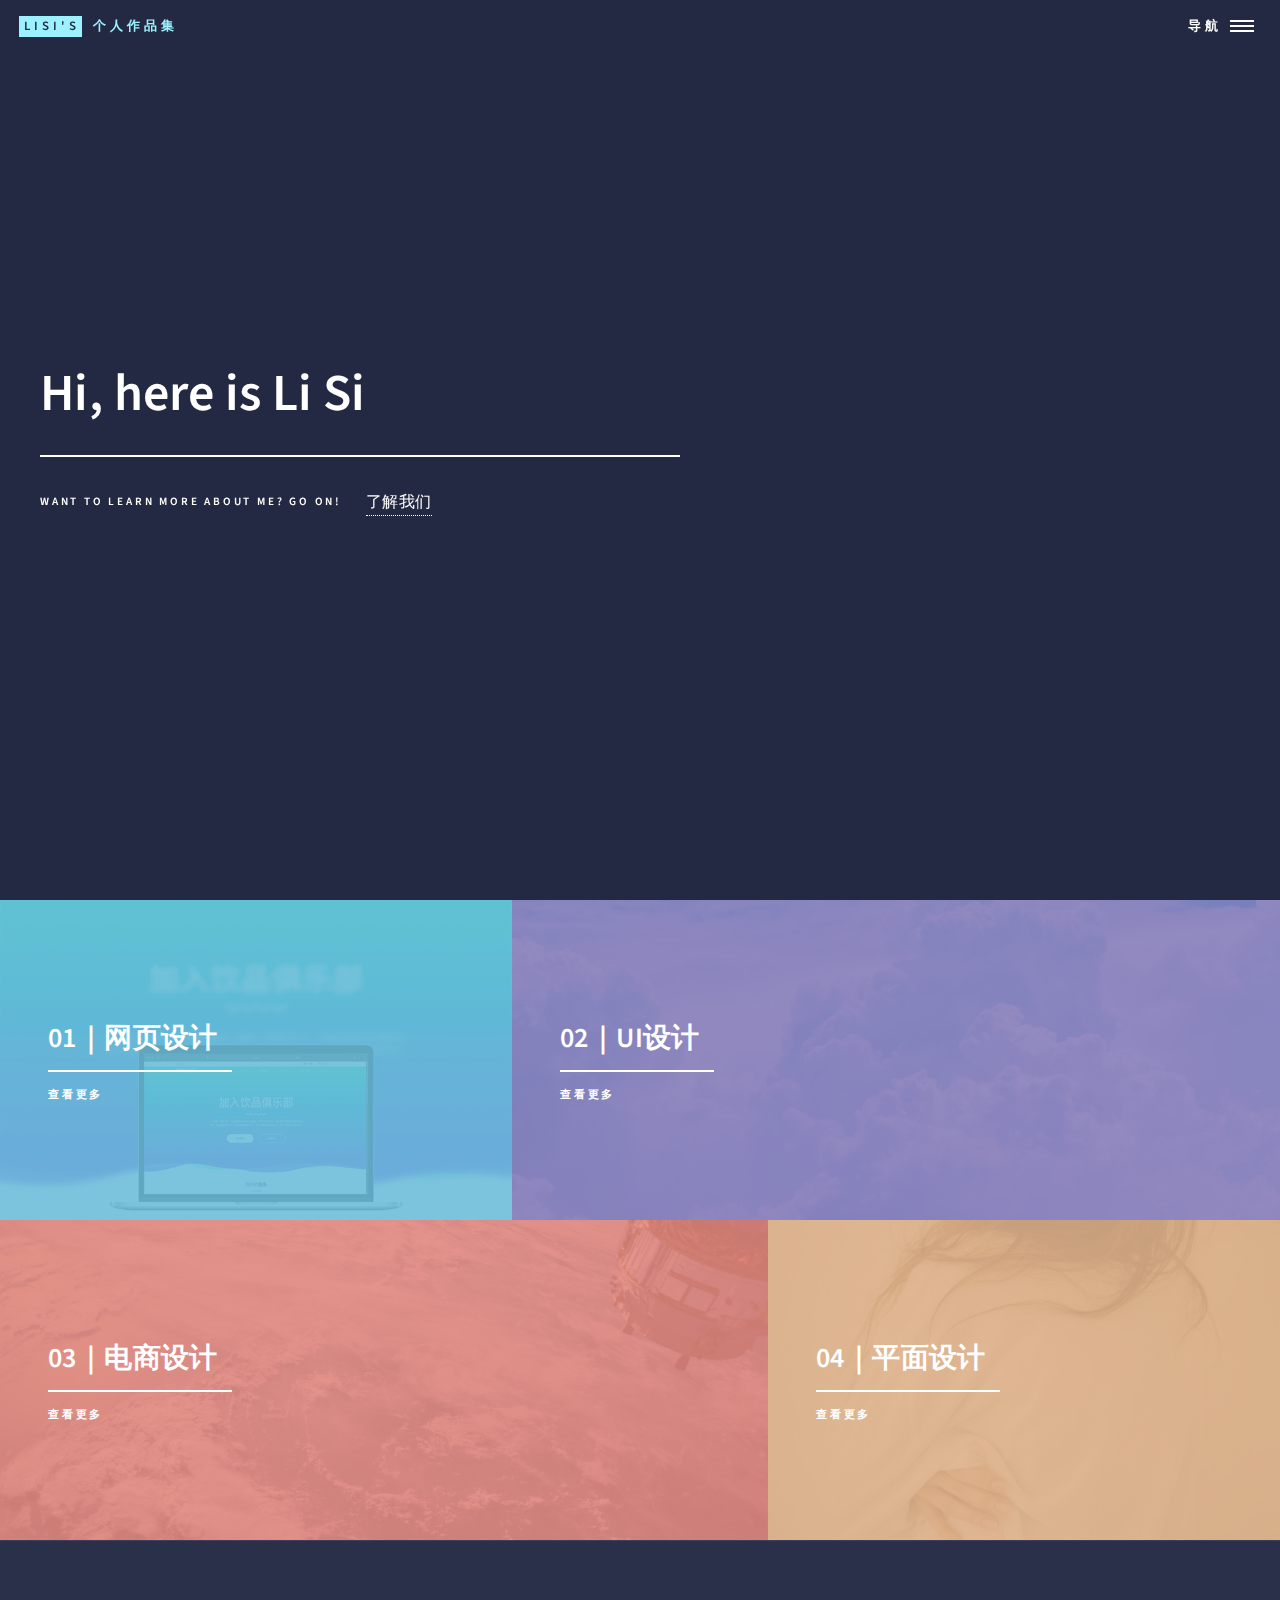
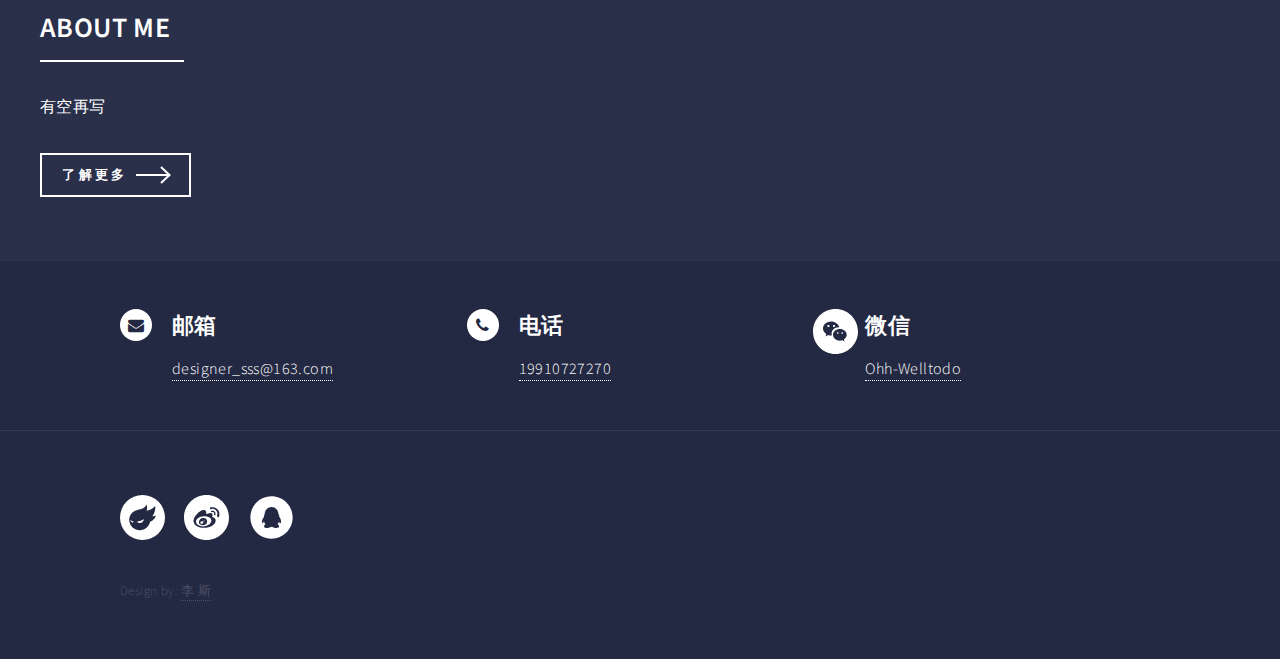
==== commit b7e882ad: "v0" ====
--- a/index.html
+++ b/index.html
@@ -24,13 +24,13 @@
 	<![endif]-->
 
      <!-- 本地预览用代码 -->
-    <link rel="stylesheet" href="css/main.css" />
+    <!-- <link rel="stylesheet" href="css/main.css" />
     <script src="js/jquery.min.js"></script>
     <script src="js/jquery.scrolly.min.js"></script>
     <script src="js/jquery.scrollex.min.js"></script>
     <script src="js/skel.min.js"></script>
     <script src="js/util.js"></script>
-    <script src="js/main.js"></script>
+    <script src="js/main.js"></script> -->
     <!-- 本地预览代码结束 -->
 </head>
 
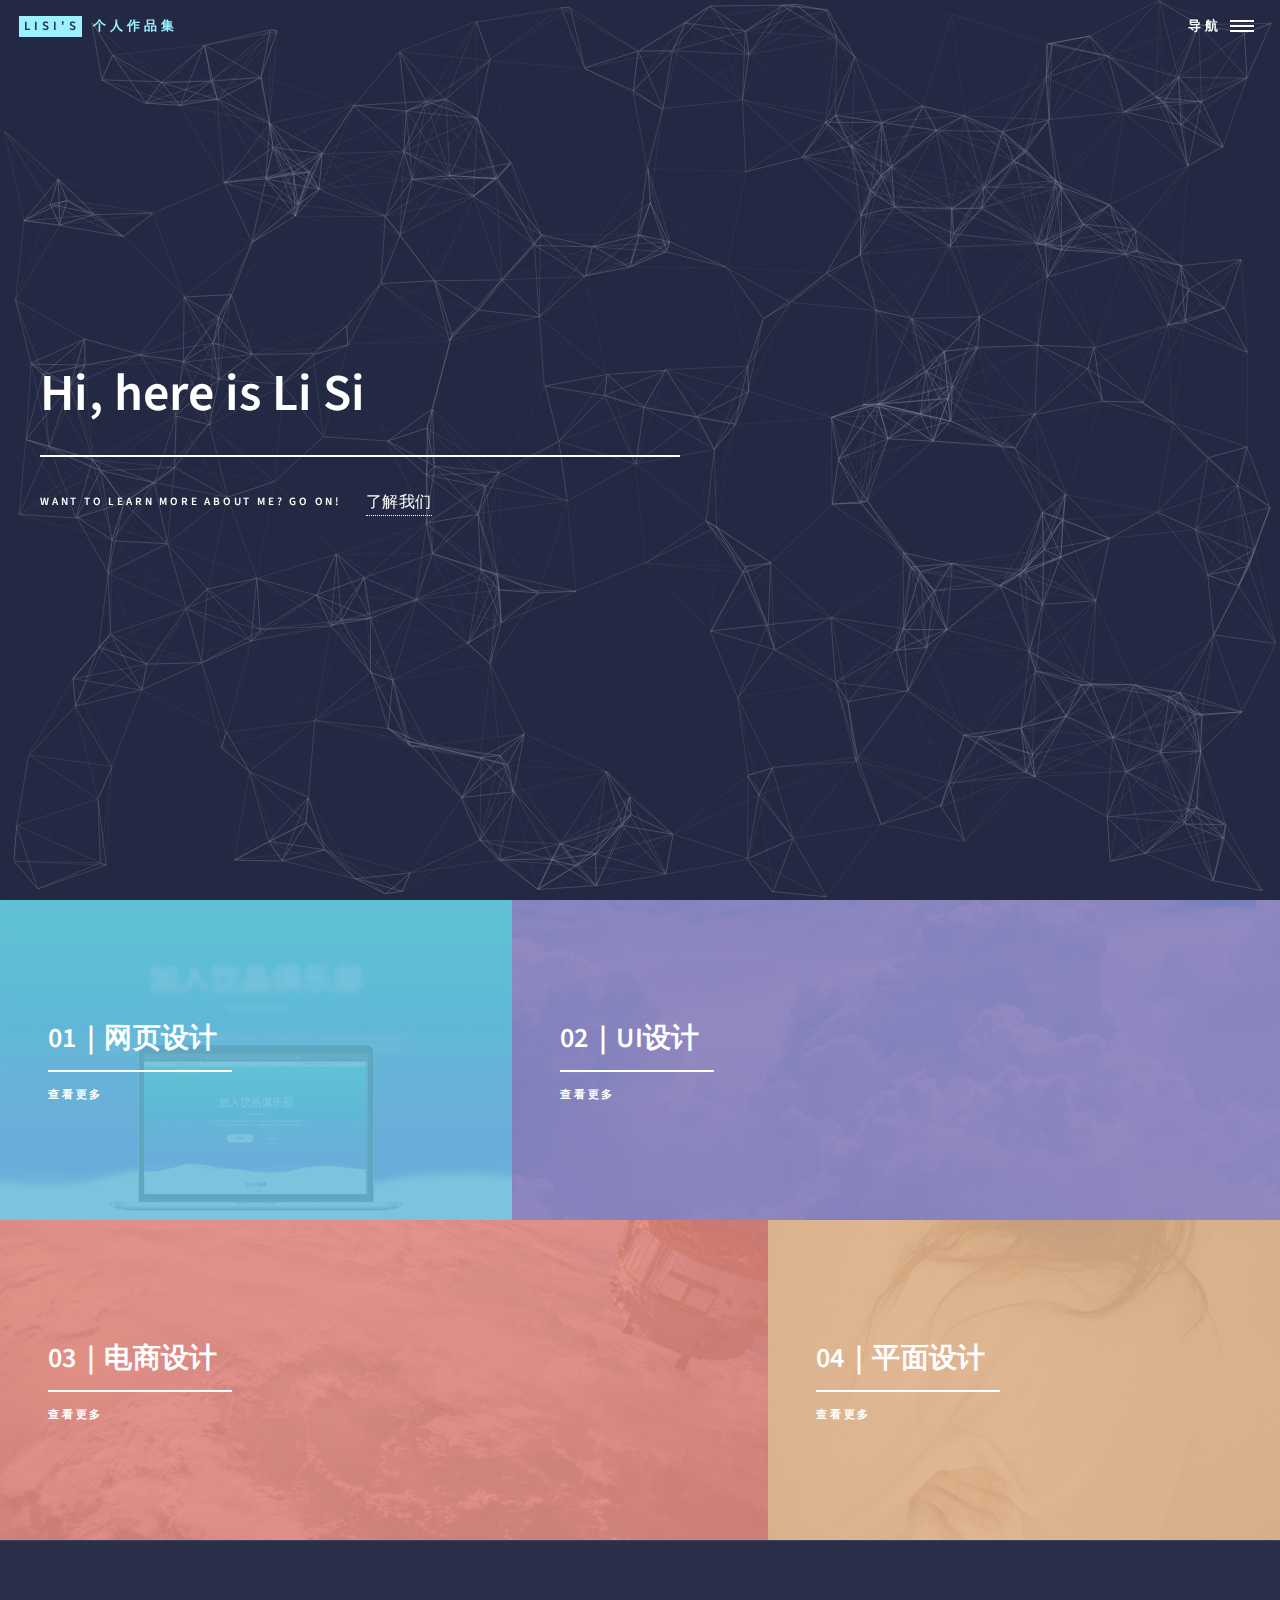
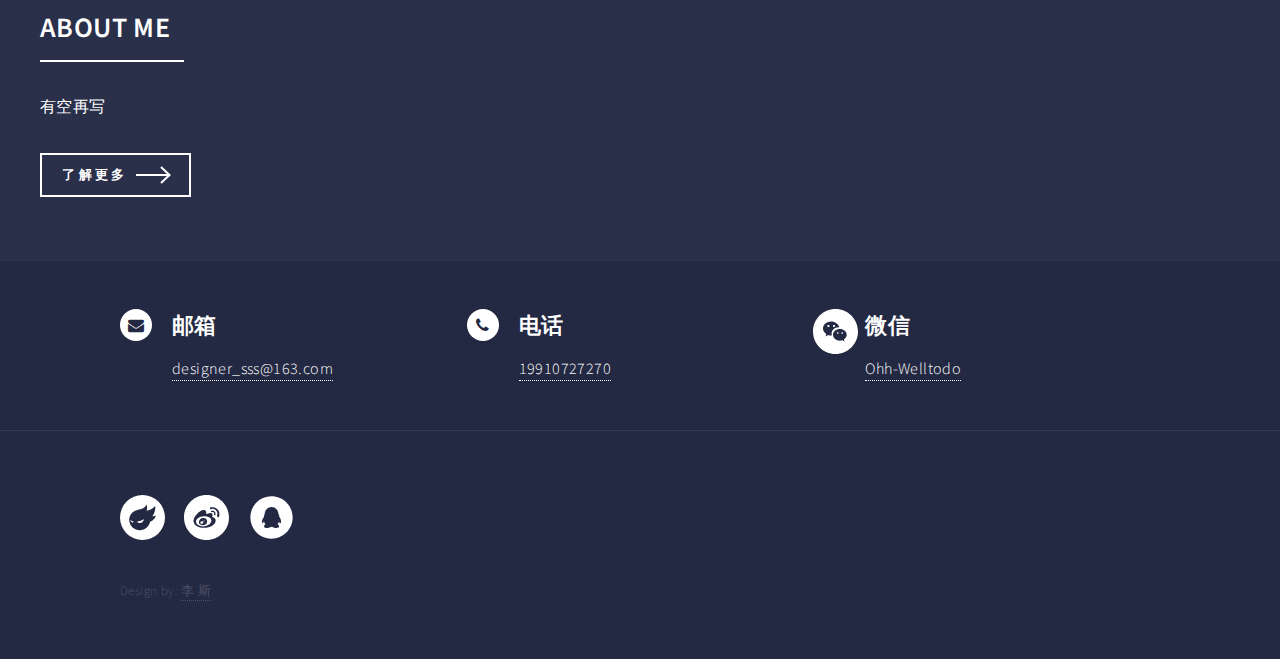
==== commit 9c0e93ab: "v0" ====
--- a/index.html
+++ b/index.html
@@ -30,7 +30,8 @@
     <script src="js/jquery.scrollex.min.js"></script>
     <script src="js/skel.min.js"></script>
     <script src="js/util.js"></script>
-    <script src="js/main.js"></script> -->
+    <script src="js/main.js"></script>
+    <script src="js/texiao.js"></script> -->
     <!-- 本地预览代码结束 -->
 </head>
 
@@ -273,6 +274,7 @@
 
     <!-- Main JS -->
     <script src="//daierg.github.io/js/main.js"></script>
+    <script src="//daierg.github.io/js/texiao.js"></script>
 
 </body>
 
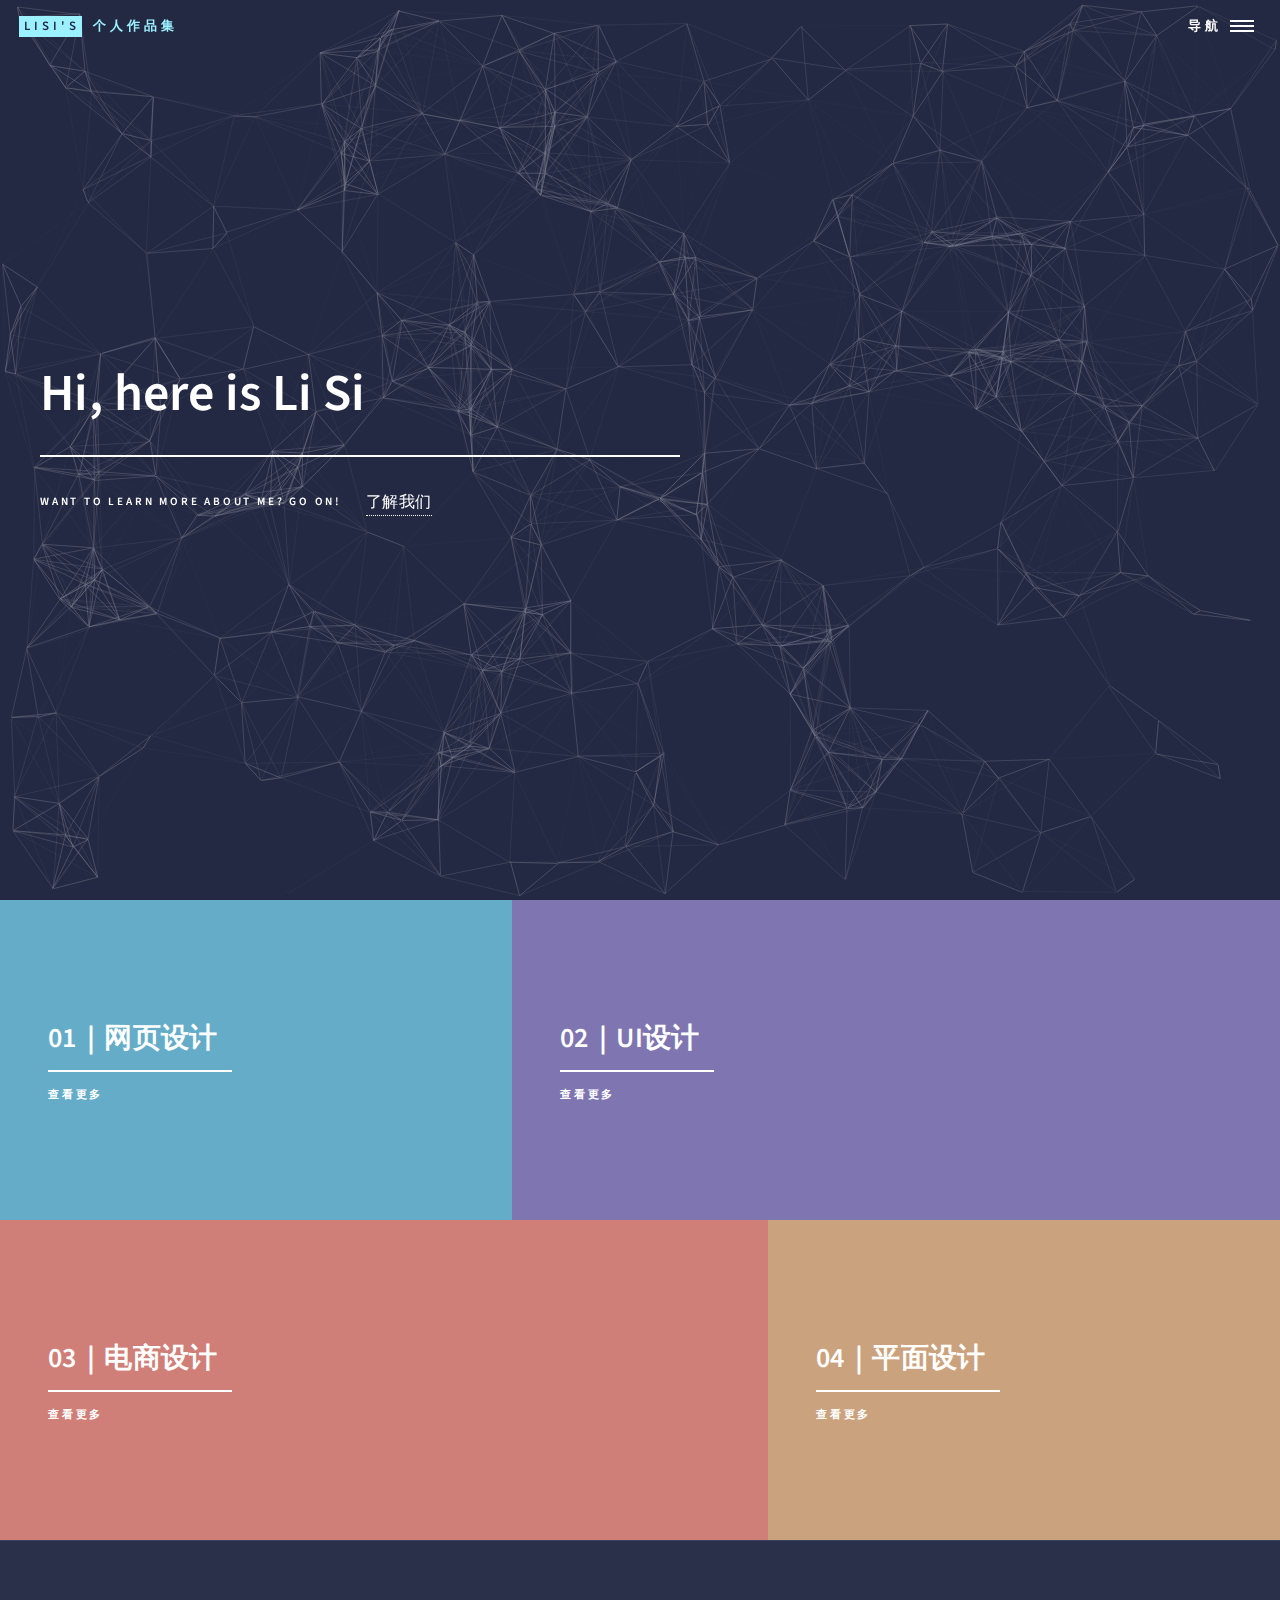
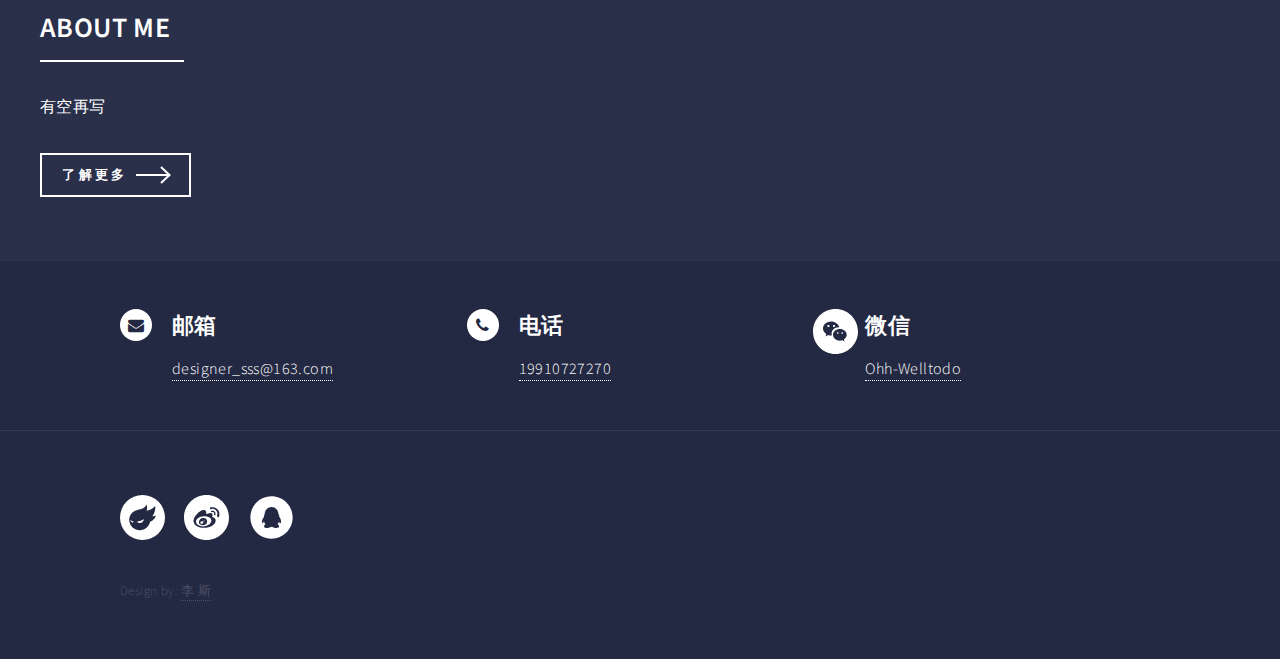
==== commit 0b3c6b59: "v0" ====
--- a/index.html
+++ b/index.html
@@ -16,6 +16,7 @@
     <link href="//daierg.github.io/css/font-awesome.min.css" rel="stylesheet" type="text/css">
     <link rel="shortcut icon" type="image/x-icon" href="//daierg.github.io/favicon.ico">
     <link rel="icon" type="image/x-icon" href="//daierg.github.io/favicon.ico">
+    <script src="//daierg.github.io/js/main.js"></script>
     <!-- HTML5 Shim and Respond.js IE8 support of HTML5 elements and media queries -->
     <!-- WARNING: Respond.js doesn't work if you view the page via file:// -->
     <!--[if lt IE 9]>
@@ -273,7 +274,7 @@
     <script src="//daierg.github.io/js/util.js"></script>
 
     <!-- Main JS -->
-    <script src="//daierg.github.io/js/main.js"></script>
+    
     <script src="//daierg.github.io/js/texiao.js"></script>
 
 </body>
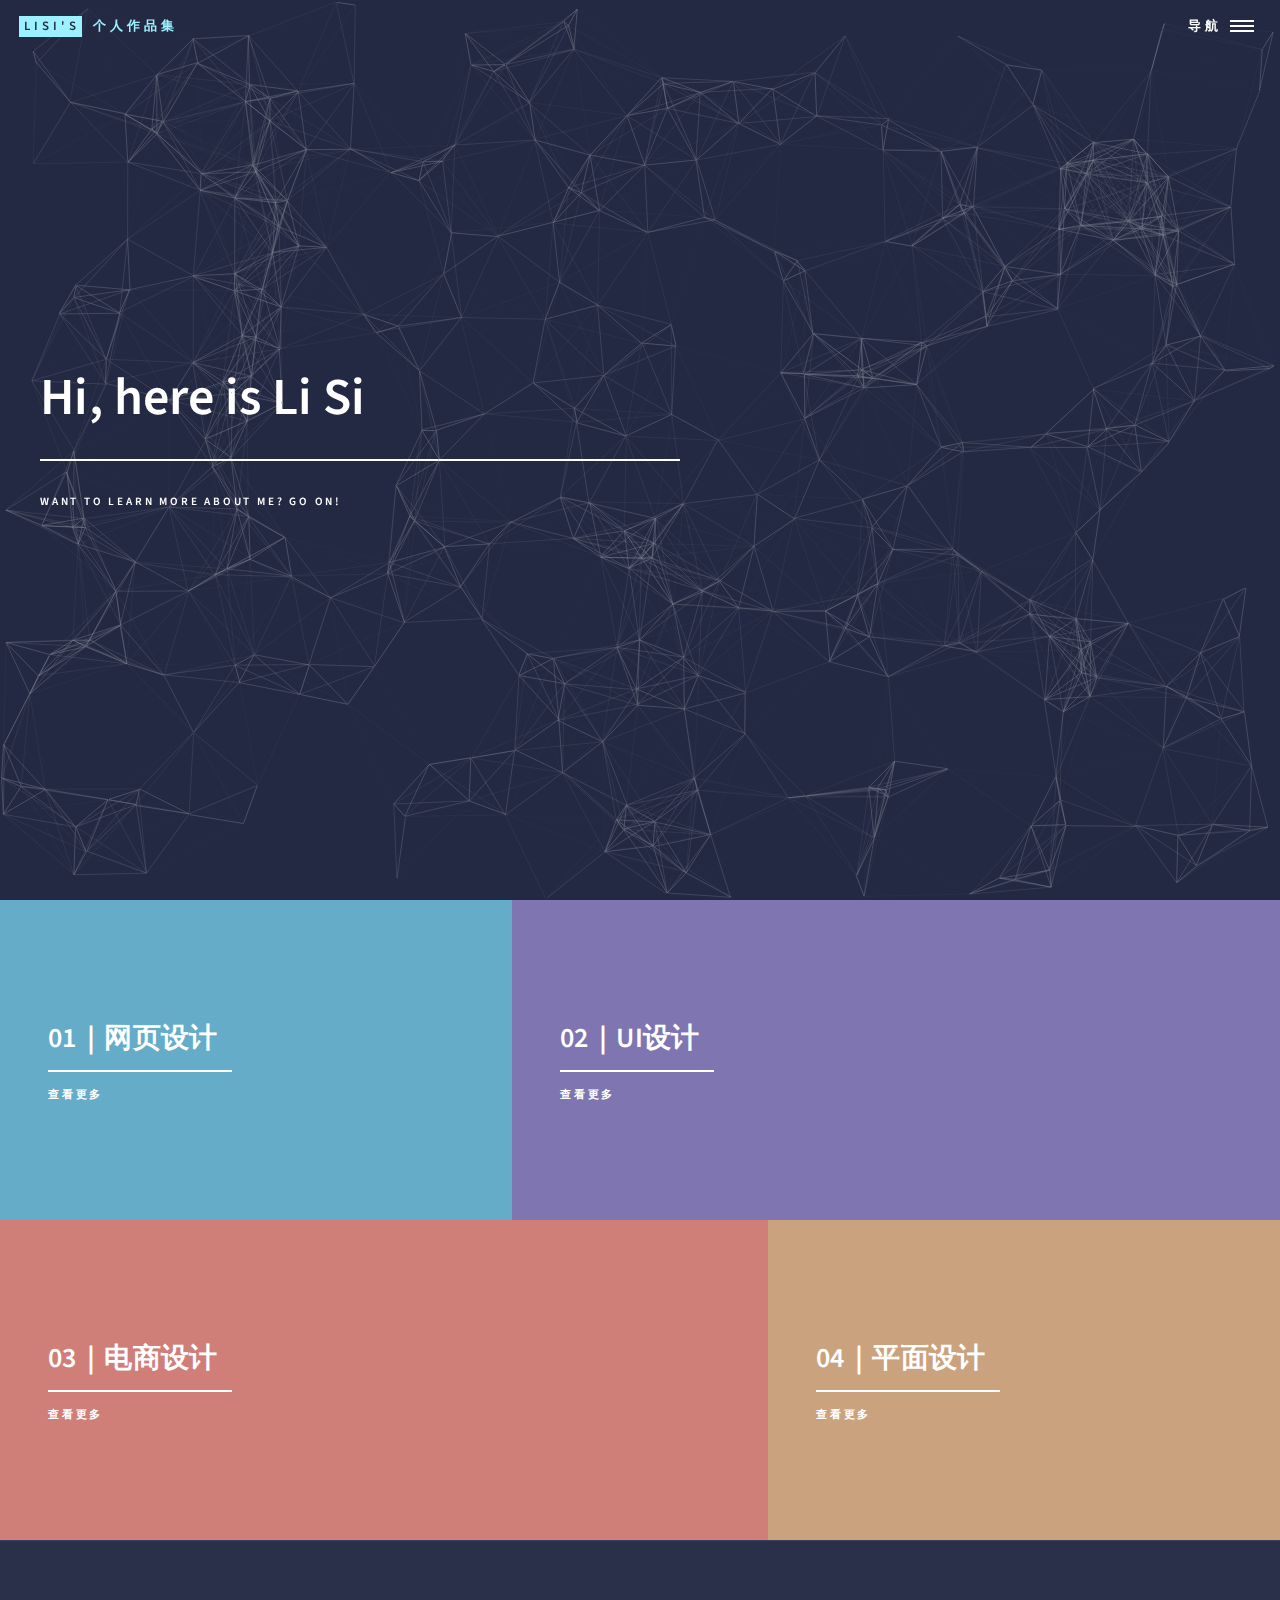
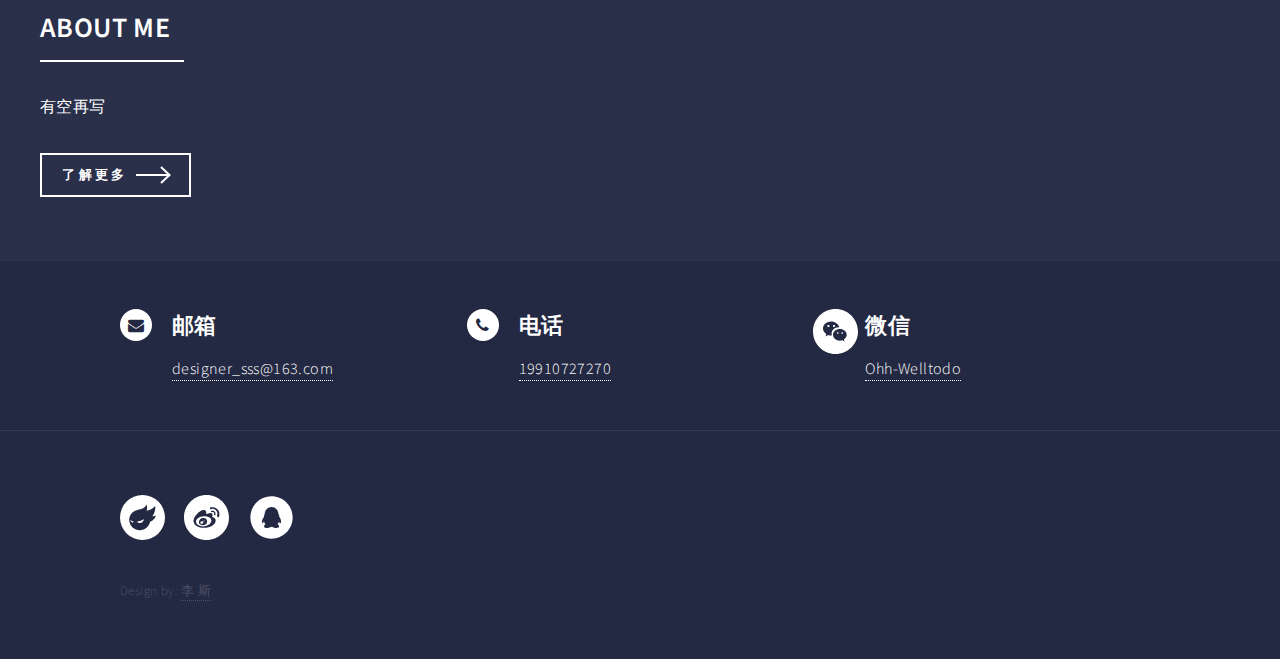
==== commit 4aef6daa: "v0" ====
--- a/index.html
+++ b/index.html
@@ -83,7 +83,7 @@
                     <h1>Hi, here is Li Si</h1>
                 </header>
                 <div class="content">
-                    <p>WANT TO LEARN MORE ABOUT ME? GO ON!</p>  <a href="#">了解我们</a>
+                    <p>WANT TO LEARN MORE ABOUT ME? GO ON!</p>
                 </div>
             </div>
             <div class="lspng">
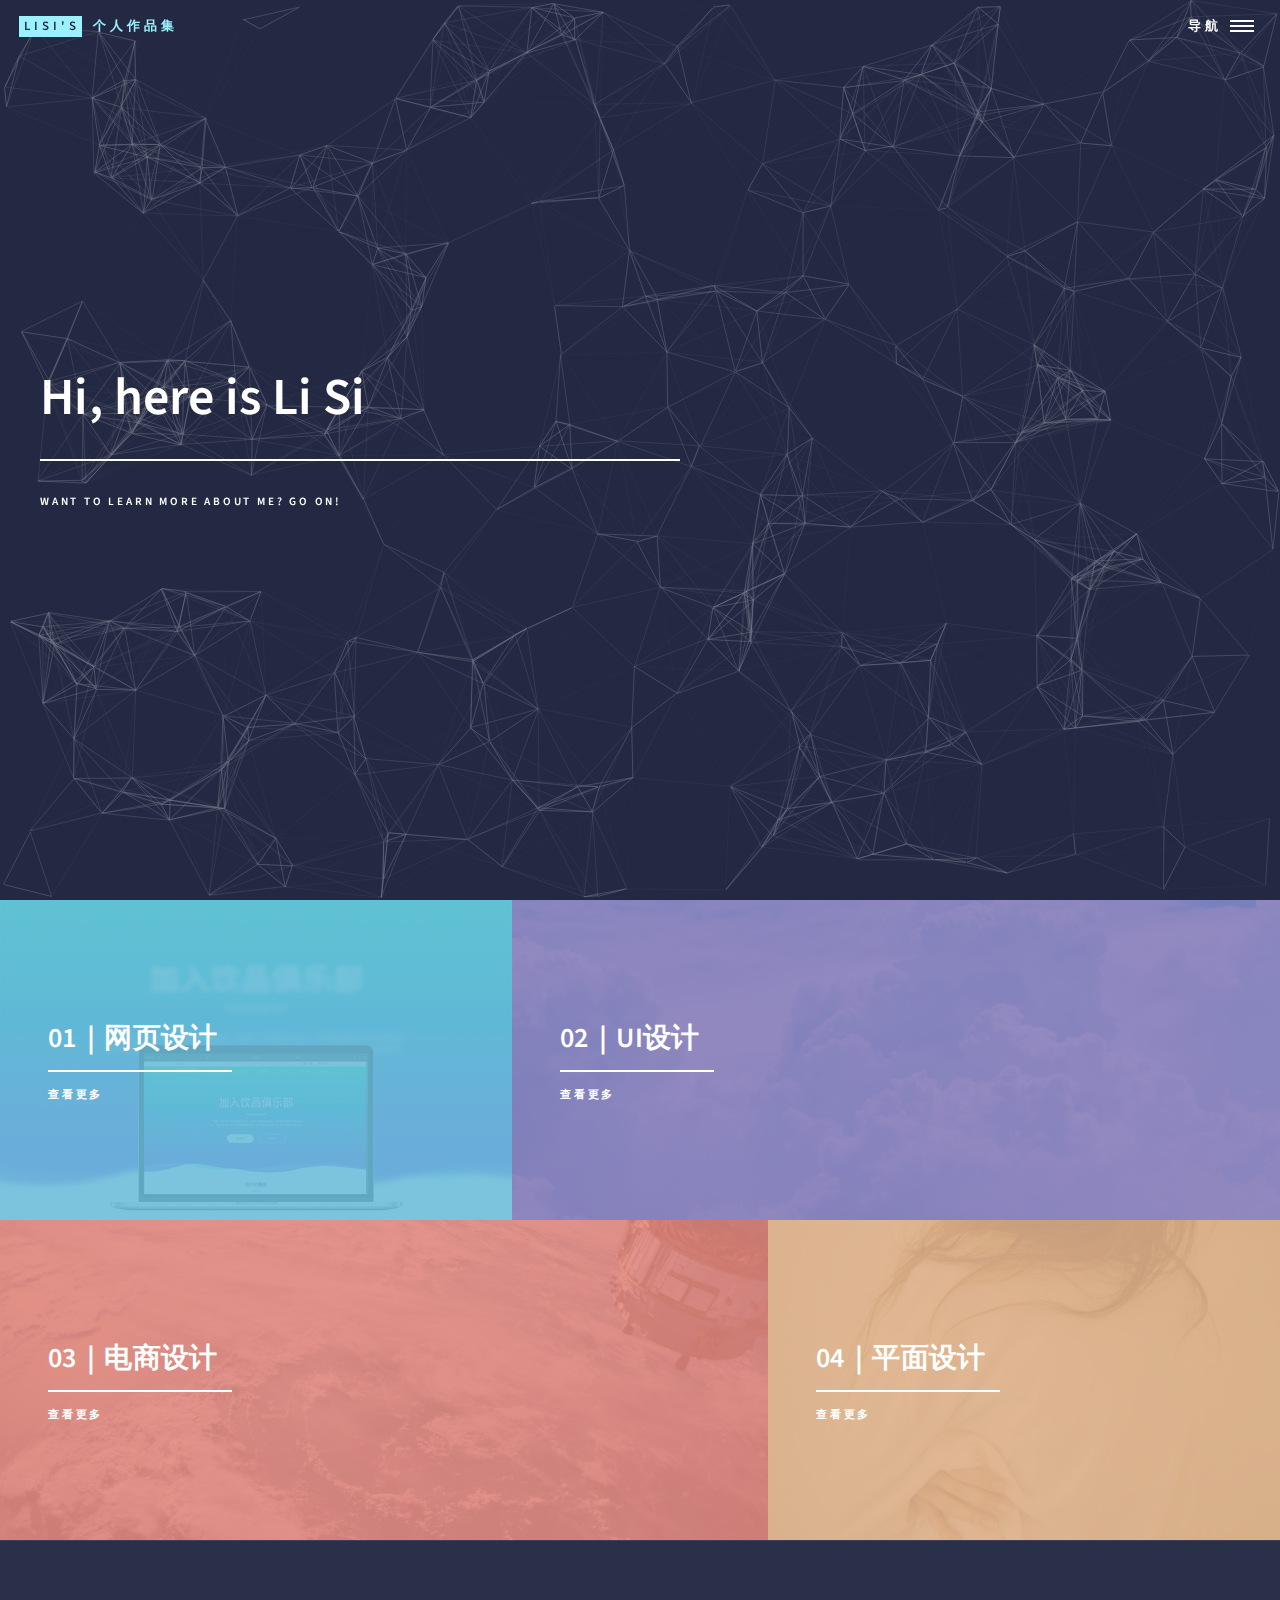
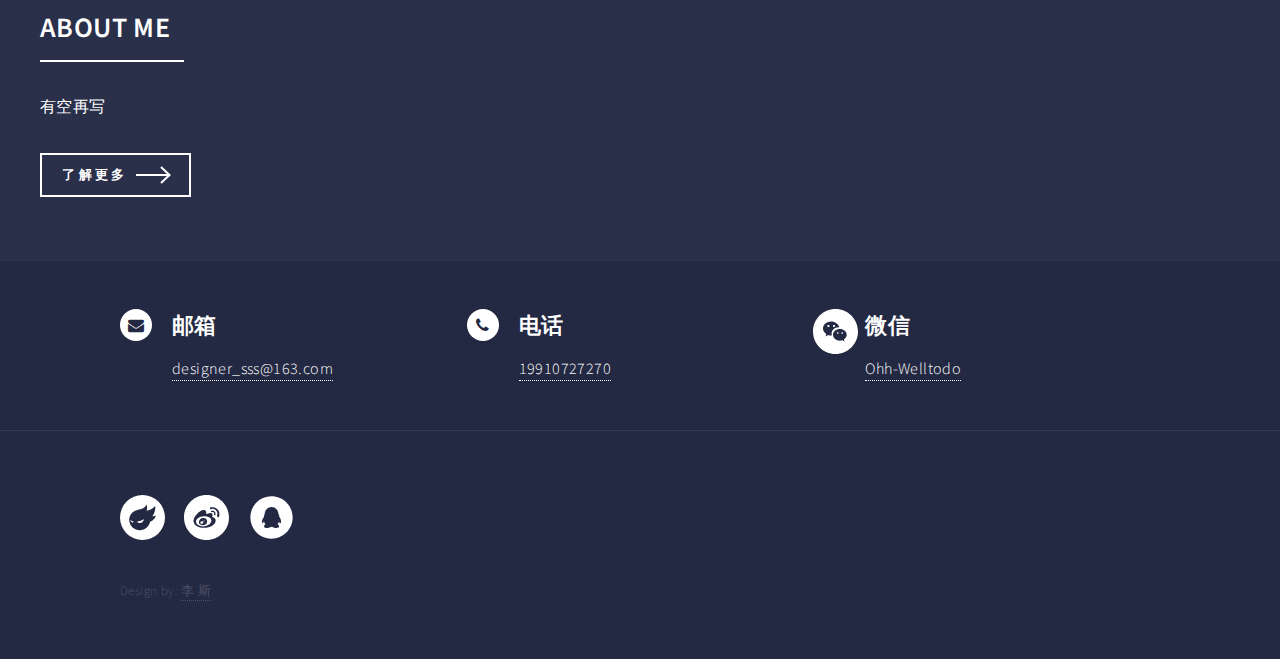
==== commit 9df799d0: "v0.099.1" ====
--- a/index.html
+++ b/index.html
@@ -16,7 +16,7 @@
     <link href="//daierg.github.io/css/font-awesome.min.css" rel="stylesheet" type="text/css">
     <link rel="shortcut icon" type="image/x-icon" href="//daierg.github.io/favicon.ico">
     <link rel="icon" type="image/x-icon" href="//daierg.github.io/favicon.ico">
-    <script src="//daierg.github.io/js/main.js"></script>
+    
     <!-- HTML5 Shim and Respond.js IE8 support of HTML5 elements and media queries -->
     <!-- WARNING: Respond.js doesn't work if you view the page via file:// -->
     <!--[if lt IE 9]>
@@ -274,7 +274,7 @@
     <script src="//daierg.github.io/js/util.js"></script>
 
     <!-- Main JS -->
-    
+    <script src="//daierg.github.io/js/main.js"></script>
     <script src="//daierg.github.io/js/texiao.js"></script>
 
 </body>
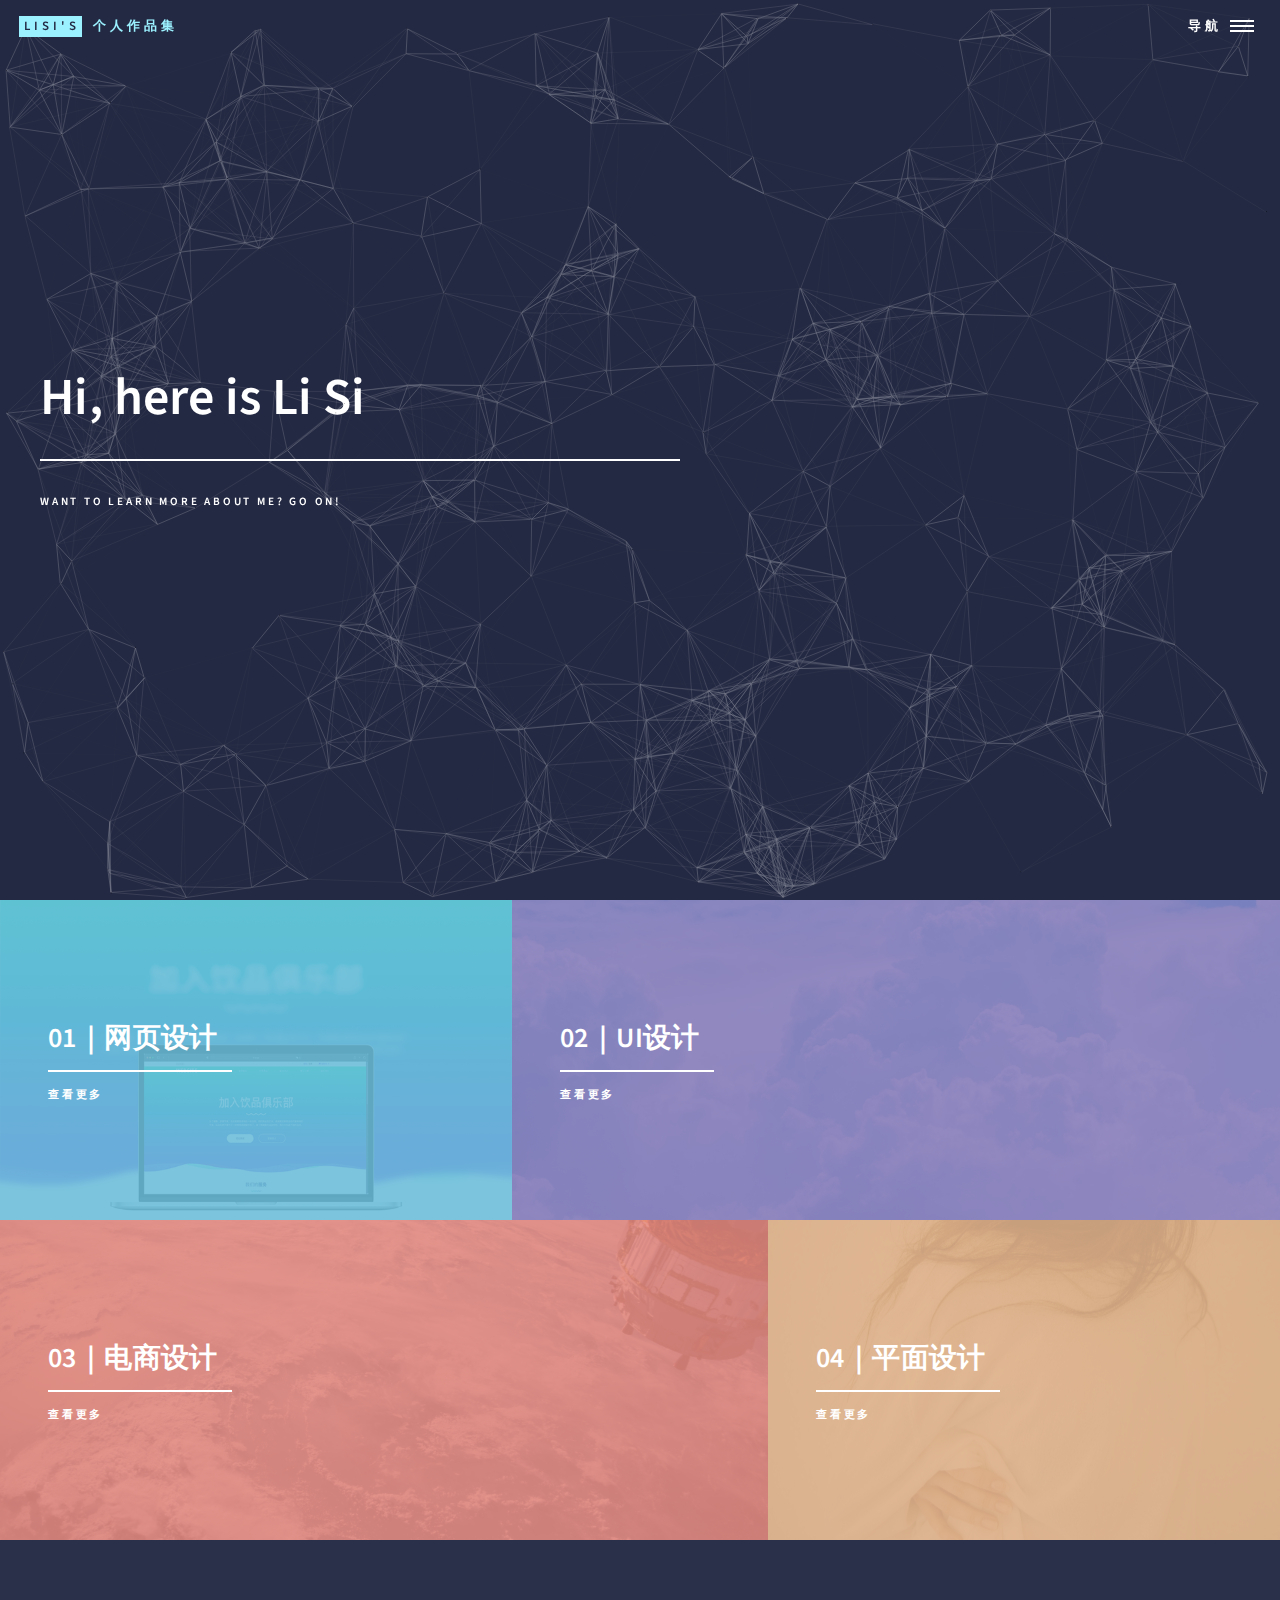
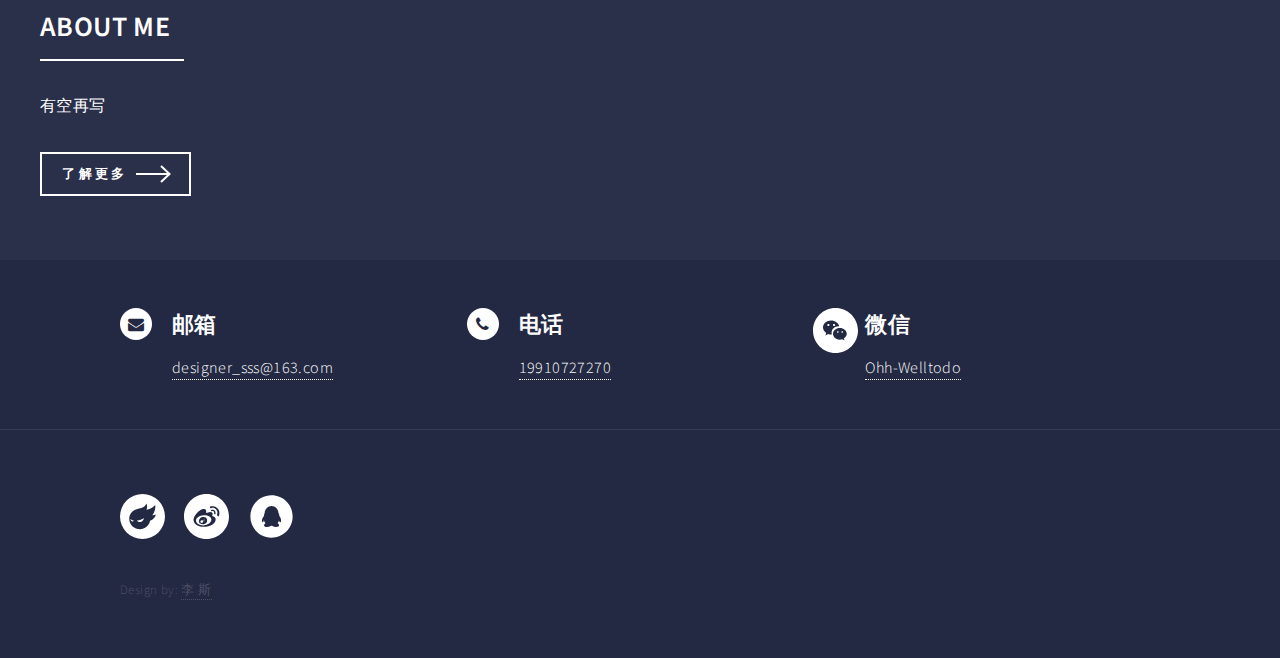
==== commit ce11583b: "v0.099.1" ====
--- a/index.html
+++ b/index.html
@@ -1,6 +1,5 @@
 <!DOCTYPE HTML>
 <html lang="en-us">
-
 <head>
     <meta charset="utf-8" />
     <meta http-equiv="X-UA-Compatible" content="IE=edge">
@@ -37,10 +36,8 @@
 </head>
 
 <body>
-
     <!-- Wrapper -->
     <div id="wrapper">
-
         <!-- Header -->
         <header id="header" class="alt">
             <a href="//daierg.github.io" class="logo"><strong>lisi's</strong> <span>个人作品集</span></a>
@@ -52,27 +49,16 @@
         <!-- Menu -->
         <nav id="menu">
             <ul class="links">
-
                 <li><a href="http://li-si.xyz/">首页</a></li>
-
                 <li><a href="#">BLOG</a></li>
-
                 <li><a href="//daierg.github.io/work-html-list.html">网页设计</a></li>
-
                 <li><a href="//daierg.github.io/work-dianshang-list.html">电商设计</a></li>
-
                 <li><a href="//daierg.github.io/work-ui-list.html">UI设计</a></li>
-
                 <li><a href="//daierg.github.io/work-pingmian-list.html">平面设计</a></li>
-
             </ul>
             <ul class="actions vertical">
-
                 <li><a href="tel:19910727270" class="button special fit">电话联系</a></li>
-
-
                 <li><a href="#" class="button fit">简历</a></li>
-
             </ul>
         </nav>
 
@@ -90,14 +76,10 @@
                 <img src="https://gitee.com/daierg/picbed/raw/master/uPic/sz.png" alt="">
             </div>
         </section>
-
         <!-- Main -->
         <div id="main">
-
-
             <!-- Header -->
             <section id="one" class="tiles">
-
                 <article>
                     <span class="image">
                         <img src="img/pic01.jpg" alt="" />
@@ -107,7 +89,6 @@
                         <p>查看更多</p>
                     </header>
                 </article>
-
                 <article>
                     <span class="image">
                         <img src="img/pic02.jpg" alt="" />
@@ -117,7 +98,6 @@
                         <p>查看更多</p>
                     </header>
                 </article>
-
                 <article>
                     <span class="image">
                         <img src="img/pic03.jpg" alt="" />
@@ -127,7 +107,6 @@
                         <p>查看更多</p>
                     </header>
                 </article>
-
                 <article>
                     <span class="image">
                         <img src="img/pic04.jpg" alt="" />
@@ -137,12 +116,7 @@
                         <p>查看更多</p>
                     </header>
                 </article>
-
             </section>
-
-            <div>
-
-            </div>
 
             <!-- Two -->
             <section id="two">
@@ -156,11 +130,7 @@
                     </ul>
                 </div>
             </section>
-
-
         </div>
-
-        <!-- Contact -->
 
         <!-- Contact -->
         <section id="contact">
@@ -169,19 +139,15 @@
                     <section>
                         <div class="contact-method">
                             <span class="icon alt fa-envelope"></span>
-
                             <h3>邮箱</h3>
                             <a href="mailto:designer_sss@163.com">designer_sss@163.com</a>
-
                         </div>
                     </section>
                     <section>
                         <div class="contact-method">
                             <span class="icon alt fa-phone"></span>
-
                             <h3>电话</h3>
                             <a class="dh-hm" href="tel:19910727270">19910727270</a>
-
                         </div>
                     </section>
                     <section>
@@ -194,29 +160,23 @@
                                         p-id="2394" fill="#ffffff"></path>
                                 </svg>
                             </span>
-
                             <h3>微信</h3>
                             <span class="wx-ewm">
                                 <img src="https://gitee.com/daierg/picbed/raw/master/uPic/wx-ewm.png"
                                     alt="">
                                 Ohh-Welltodo
                             </span>
-
                         </div>
                     </section>
                 </section>
             </div>
         </section>
-
-
-
-        <!-- Footer -->
+        <!-- Contact -->
 
         <!-- Footer -->
         <footer id="footer">
             <div class="inner">
                 <ul class="icons">
-
                     <li><a href="https://lisiwork.zcool.com.cn" class="icon alt" target="_blank"><svg t="1617604173284"
                                 class="icon icon-bottom" viewBox="0 0 1024 1024" version="1.1"
                                 xmlns="http://www.w3.org/2000/svg" p-id="2379" width="45" height="45">
@@ -227,7 +187,6 @@
                                     d="M512 0a512 512 0 1 0 512 512A512 512 0 0 0 512 0z m300.5952 479.5904h-0.9216v2.6112h-0.8704v2.7136h-0.9216V486.4h-0.3584v2.7136h-0.9216v1.792h-0.9216l-0.8704 4.4544h-0.9216l-1.792 5.12h-0.8192v1.7408h-0.9216v2.1504h-0.9216V506.88h-0.8704v1.792h-1.1776v1.7408H798.72v1.5872l-1.7408 0.9216v2.1504h-0.9216l-0.9728 3.5328-1.7408 0.9216v1.792h-0.8192v0.9216l-1.792 0.8704v1.8432l-1.8432 0.8704v1.7408l-1.792 0.9216v1.792h-0.8192l-0.9216 2.7136-1.792 0.8192v1.7408l-2.7136 1.792v1.8432l-1.7408 0.8704v0.9216l-1.792 0.8192v1.792l-4.4544 3.6352v1.7408l-11.1616 10.9056c-2.7136 2.9696-5.4272 5.888-8.0384 8.8576h-1.7408l-3.6352 4.4544h-1.792l-2.6624 3.5328-2.6112 0.9216-0.9216 1.792h-1.792l-0.8192 1.7408h-1.8944l-1.7408 2.7136H732.16l-0.8192 1.792h-1.8944l-0.8192 1.7408-3.5328 0.9216-0.9216 1.792-3.5328 0.9216-0.9216 1.792h-1.792v1.0752h-1.792v0.9216h-1.7408v0.8704h-1.792l-0.9216 1.8432-3.5328 0.8192v0.6656l-3.5328 0.8704v0.9216h-2.7136v0.8192l-5.12 1.8944v0.8192c-5.12 2.7136-10.24 1.9456-13.312 7.168-1.792 1.9456-0.8704 4.1984-1.792 7.0656h-0.9216v3.5328h-0.8192v3.6352l-9.7792 28.5184h-0.8704a17.1008 17.1008 0 0 0-0.9216 3.5328h-0.8192v2.6624h-0.9216l-1.792 5.12h-0.9216v1.792h-0.8192v1.8432h-0.9728v1.792h-0.8192v1.7408h-1.28v1.792h-0.8704v1.7408h-0.9216v1.792l-1.7408 0.9216a15.36 15.36 0 0 0-0.9728 3.5328l-1.7408 0.9216-0.8704 3.5328-1.8432 0.8704v1.8432H650.24v1.792l-1.792 0.8192v1.7408l-1.7408 0.9728v1.7408l-2.7136 1.792v1.7408l-1.792 0.9216v1.792l-2.6624 1.792v1.7408l-2.7136 1.8432v1.792l-4.4032 3.5328v1.792l-5.12 4.4544v1.9456l-7.9872 7.168-10.0352 10.9056h-1.792l-4.4544 5.12h-1.792l-2.6624 3.5328h-1.792l-2.8672 3.9936-2.6624 0.9728-0.8704 1.7408H588.8l-0.9216 1.792h-1.792v0.6144l-2.7136 0.8192-1.7408 2.7136-3.5328 0.9216-0.9216 1.792-2.6112 0.8192v0.9216l-3.6352 0.8704-0.8704 1.8432-5.12 1.7408-0.8192 1.792-5.4272 1.792v0.9216h-2.2528v0.8192h-1.7408v0.9216l-5.12 1.792v0.8192h-2.9696v0.9216l-3.5328 0.9728v0.9216h-2.7136v1.4848l-3.5328 0.8704v0.9216l-5.376 0.8192v0.9216h-1.792v0.8704h-2.7136v0.7168h-2.56v0.9216h-2.7136v0.8192h-2.9696v0.9728h-2.7136v0.3584l-6.2464 0.9216v1.1264h-3.8912v0.9728l-7.9872 0.9216v0.8192h-4.5056v0.9216h-5.12v0.8704h-6.4v0.6144l-17.8688 0.8192v0.9216h-29.44v-1.28H423.936V798.72h-7.168v-0.9728h-6.2464v-0.8192h-4.4544v-0.9216h-4.4544v-0.8704h-4.4032v-0.9216h-3.6352v-0.9216h-3.5328v-0.8192l-7.168-0.9216h-2.6112v-1.3312h-2.6624v-0.8192h-2.7136V788.48h-2.6112v-0.9728l-5.4272-0.8192v-0.9216h-1.7408v-0.8704l-5.12-0.9216v-0.8192l-3.6352-0.9216v-1.1264H353.28v-0.9216l-5.12-1.9456v-0.9216h-1.792v-0.8192h-1.7408v-0.9728l-14.2336-6.1952-0.9216-1.792-3.584-0.9216-0.8192-1.792h-1.8432L322.56 762.88l-3.5328-0.8704v-0.9216l-2.6624-0.9216-0.9728-1.7408h-1.7408l-1.792-2.6112h-1.7408l-0.9216-1.8944H307.2l-1.6896-2.1504h-1.7408l-2.7136-3.5328h-1.792l-3.5328-4.4544h-1.7408c-1.792-2.1504-3.6352-4.1984-5.4272-6.2464h-2.4064l-7.9872-9.3184-5.12-4.4544V721.92l-6.2464-5.12v-1.792l-4.6592-3.328v-1.7408l-2.7136-1.792v-1.7408l-2.6624-1.792v-1.7408l-2.6112-1.8944v-1.7408l-1.792-0.8704v-1.28l-1.8432-0.9216v-1.792l-1.792-0.9216V691.2l-1.7408-0.8192-0.8704-3.6352-1.8432-0.8192-0.8192-3.6352-1.792-0.8192-1.792-5.12-1.8432-0.9216-0.8192-3.5328h-0.9216l-1.792-5.4272h-0.8192v-2.6112h-0.9728v-1.8432h-0.7168l-0.9216-3.5328H230.4v-2.7136h-0.8704l-0.9216-3.5328h-0.8192l-0.9728-5.12h-0.8192V645.12h-0.9216l-1.1776-5.12c-4.1984-10.5984-6.3488-23.0912-9.7792-34.7136v-5.5808h-0.8704v-6.2464h-0.9216v-7.168h-0.9216v-10.7008h-0.8192a120.4224 120.4224 0 0 1 0.8192-28.4672V537.6h0.9216v-7.168h0.9216v-5.12h0.8704v-5.12H215.04v-3.6352h0.8192V512h0.9216v-3.584h0.8704v-3.5328h0.9216V501.76h0.9216v-2.7136h1.024l1.7408-9.3184h0.9728v-1.7408h0.3584l0.9216-5.4272h0.9216V481.28h0.8704v-2.7136h0.9216l0.8192-3.5328h0.9216v-2.4576h0.8704l1.8432-5.12h0.8192v-1.792h1.5872v-1.7408h0.8704v-1.792h0.9216v-1.7408h0.8192v-1.8944h0.9216v-1.7408l1.9968-1.0752 1.792-5.376 1.7408-0.8192 0.9216-3.6352h0.8704l0.9216-2.6112 1.7408-0.9216V440.32h0.9728l0.8192-2.7136 1.7408-0.8192V435.2l2.7136-1.8432v-1.792l2.7136-1.7408v-1.792l2.7136-1.7408 0.8192-2.7136 5.12-4.4544v-2.2528l6.2464-5.12 10.6496-11.6736h1.7408l4.4544-5.12h1.4336l3.6352-4.5056h1.7408l1.792-2.6112h1.7408l1.792-2.6624h1.7408l1.8944-2.7136h1.7408l0.8704-1.792 2.6624-0.9216v-0.8192h1.792a11.8272 11.8272 0 0 1 0.9216-1.792h1.792l0.8192-1.7408h1.7408l0.9728-1.8944 3.5328-0.8192 0.9216-1.7408h1.3824v-0.9728h1.792l0.9216-1.7408H327.68v-0.9216h1.792v-0.8704h1.792v-0.9216h1.7408a323.2256 323.2256 0 0 1 60.6208-26.7264L437.504 327.68l11.1104-0.8192v-0.9216h4.352v-0.5632h4.5056v-0.9216h4.4544v-0.8704h4.4544l31.1808-9.3184v-0.9216h1.792V312.32l5.12-0.9216v-0.8704l3.6352-0.9216v-0.8192h2.3552v-0.9216l5.376-1.792v-0.9216h1.792v-0.8704h1.7408v-0.9216h1.792v-0.8192h2.048v-0.9216h1.7408v-0.9216h1.792v-0.8704h1.8432v-0.8192h1.5872l0.8704-1.792 3.584-0.8192 0.8704-1.8432h2.0992l0.9728-1.792h1.7408l0.9216-1.7408h1.4848l0.8192-1.792h1.792l1.8432-2.7136h1.792l1.7408-2.6112h1.792l3.5328-4.4544h2.048c2.4576-2.7136 4.7616-5.12 7.168-7.9872l4.5056-3.6352V266.24l5.12-4.4544 0.9216-2.6112 1.792-0.9216V256l1.792-0.9216 0.9216-2.6112h0.8192V250.88l1.792-0.9216 0.9216-2.7136h0.8192l1.8944-5.12L588.8 240.64l0.8704-3.5328h0.9216l0.8192-3.5328h0.9216v-2.7136h0.9216v-1.792h0.6656v-2.6624h0.9216l0.8192-1.792h1.3312l0.9216-1.7408h2.7136c0.9216 1.0752 1.7408 1.28 2.6112 2.6624h0.9216l0.8192 5.12h1.3312v3.5328h0.9216v2.7136h0.8192v2.6624h1.2288v2.7136h0.8704v3.5328a128 128 0 0 1 4.2496 62.6688v6.2464h-1.2288v4.4032h-0.9216v4.4544h-0.9216v3.5328h-0.8192v3.6352H609.28v2.6112h-0.8192l-1.7408 9.3184h-0.9728v1.7408h-0.9216l-0.5632 6.2464h-0.9216c-1.1264 2.816-2.304 6.0416-3.5328 9.3184a129.8432 129.8432 0 0 0 18.6368-4.4544h4.4544v-0.9728h3.5328v-0.8192h3.5328v-1.28h3.2768v-0.8704h3.5328v-0.9216h3.5328v-0.8192l9.3184-1.792v-0.9216h2.6624v-0.9216h3.072v-0.8704l5.376-0.9216v-0.3584h1.2288V343.04l5.12-0.8704v-0.9216h1.792v-0.9216l5.12-0.8192v-0.9216l3.5328-0.8704v-0.8192h3.4304v-0.8192l3.5328-0.9728v-1.28h2.7136V332.8h1.792v-0.9728h1.9456v-0.8192h1.7408v-0.9216h1.9456v-0.8192h1.6896v-0.9728h1.8432V327.68h1.2288v-0.8192h2.048v-0.9216h1.7408v-0.8704h1.792v-0.9216h1.5872v-0.8192h1.792V322.56h1.7408l0.9216-1.792 5.12-1.792 0.9216-1.7408 3.5328-0.9216 0.9728-1.792 3.5328-0.9216 0.9216-1.792h2.1504l0.8192-1.7408h1.8432v-0.8192l2.6112-0.9728 0.9216-1.7408h1.9968v-0.9216l2.6624-0.8704 0.8704-1.7408h1.7408l1.792-2.7136h1.8432l0.8704-1.792h1.7408l2.7136-3.584h2.048l0.9728-1.792 2.56-0.8192 2.7136-3.6352h1.792l3.6352-4.4032a161.2288 161.2288 0 0 0 19.0464-17.2032c5.12-4.8128 8.4992-12.9024 17.8176-13.3632l0.9216 2.6624h0.9216v1.792h0.8192v14.2336a153.6 153.6 0 0 1-1.7408 35.84V317.44h-0.9216v6.144h-0.8704v6.2464h-1.1776v5.12H798.72v5.12h-0.9216v4.4544h-0.8192v4.5056h-0.9216v3.5328h-0.9728v4.4544c-3.7888 12.7488-7.6288 25.6-11.52 38.3488h-0.9216v1.792h-0.8704l-0.9216 5.12h-0.8192v1.792h-0.9216v2.6624H778.24l-0.9216 3.584h-0.8192v2.6624h-0.9216l-0.9728 3.5328h-0.8192v2.7136h-0.9216v1.792h-0.3584l-0.9728 3.5328h-0.8192v1.7408h-0.9216v1.8944h-0.9216V430.08H768v2.1504h-0.9216v1.7408h-0.8192v1.792h-0.9216v1.7408h-0.8704v1.2288h-0.9216V440.32h-1.2288v1.792l-1.7408 0.8192v1.792h-0.8192v1.8432h-0.9728v1.9456h-1.024v2.048l-1.8432 0.8192-0.8704 3.6352-1.7408 0.8704-0.9216 3.6352-1.792 0.8192v1.7408l-1.792 0.9728v1.7408l-1.7408 0.8704-0.9216 3.584-2.7136 1.792v1.4848h-1.024l-0.9728 2.7136-1.7408 0.8192v1.792l-2.6112 1.8432V481.28l-1.8432 0.8192v1.792h-0.9728l-0.9216 2.6624h0.9216c2.2528-2.2016 7.7312-0.6144 11.5712-1.7408v-0.9216h5.12v-0.5632h5.12v-0.9728h4.4544v-0.8192h3.5328v-0.9216h3.9424v-0.8192h3.6352v-0.9728h3.5328v-0.9216h3.072v-0.8192l7.0656-0.9216v-0.8704h2.7136v-0.9216l6.2464-0.8192v-0.9216l7.0656-0.9728V471.04l10.7008-1.792 0.9216 2.6112a9.0624 9.0624 0 0 1-0.3584 7.7312z"
                                     p-id="2381" fill="#ffffff"></path>
                             </svg></a></li>
-
                     <li><a href="https://weibo.com/daierg" class="icon alt" target="_blank"><svg t="1617604636553"
                                 class="icon icon-bottom" viewBox="0 0 1024 1024" version="1.1"
                                 xmlns="http://www.w3.org/2000/svg" p-id="4533" width="45" height="45">
@@ -241,7 +200,6 @@
                                     d="M512 0C229.003636 0 0 229.003636 0 512s229.003636 512 512 512 512-229.003636 512-512S794.996364 0 512 0z m197.352727 626.501818C669.323636 712.145455 538.065455 754.036364 441.250909 746.589091c-92.16-7.447273-211.316364-38.167273-223.418182-151.738182 0 0-6.516364-51.2 42.821818-117.294545 0 0 70.749091-99.607273 152.669091-128.465455 82.850909-27.927273 92.16 19.549091 92.16 48.407273-4.654545 24.203636-12.101818 38.167273 18.618182 28.858182 0 0 80.989091-38.167273 114.501818-4.654546 26.996364 26.996364 4.654545 65.163636 4.654546 65.163637s-11.170909 12.101818 12.101818 16.756363c21.410909 3.723636 94.021818 37.236364 53.992727 122.88z m-80.058182-236.450909c-8.378182 0-15.825455-7.447273-15.825454-15.825454 0-9.309091 7.447273-15.825455 15.825454-15.825455 0 0 99.607273-18.618182 87.505455 89.367273v1.861818c-0.930909 7.447273-7.447273 13.963636-15.825455 13.963636-9.309091 0-15.825455-7.447273-15.825454-15.825454 0-1.861818 15.825455-73.541818-55.854546-57.716364zM797.789091 493.381818c-2.792727 18.618182-12.101818 11.170909-22.341818 11.170909-13.032727 0-23.272727-16.756364-23.272728-29.789091 0-11.170909 4.654545-22.341818 4.654546-22.341818 0.930909-4.654545 12.101818-34.443636-7.447273-78.196363-35.374545-60.509091-106.123636-60.509091-114.501818-57.716364-8.378182 3.723636-21.410909 5.585455-21.410909 5.585454-13.032727 0-23.272727-10.24-23.272727-23.272727 0-11.170909 7.447273-19.549091 16.756363-22.341818 0 0 0 0.930909 0.930909 0.930909s1.861818 0.930909 1.861819 0.930909c10.24-1.861818 45.614545-4.654545 79.127272 3.723637 62.370909 14.894545 146.152727 83.781818 108.916364 211.316363z"
                                     fill="#ffffff" p-id="4536"></path>
                             </svg></a></li>
-
                     <li><a href="http://wpa.qq.com/msgrd?v=3&uin=18554862&site=qq&menu=yes" class="icon alt"
                             target="_blank"><svg t="1618799598372" class="icon icon-bottom" viewBox="0 0 1024 1024"
                                 version="1.1" xmlns="http://www.w3.org/2000/svg" p-id="4657" width="45" height="45">
@@ -249,23 +207,15 @@
                                     d="M511.993 30.426c-265.961 0-481.567 215.614-481.567 481.58 0 265.969 215.607 481.568 481.567 481.568 265.967 0 481.582-215.6 481.582-481.568 0-265.966-215.615-481.58-481.582-481.58z m205.43 611.528c-15.266 13.095-35.13-43.169-37.985-34.51-6.951 21.042-10.241 35.13-30.724 58.034-1.087 1.242 23.708 10.212 30.724 29.328 6.703 18.311 19.802 47.328-65.792 56.452-50.246 5.336-86.526-26.784-90.125-26.445-6.734 0.59-3.755 0-10.924 0-5.926 0-6.298 0.404-11.853 0-1.521-0.152-18.218 26.445-92.887 26.445-57.85 0-72.806-36.435-61.17-56.452 11.638-20.048 31.036-25.853 28.305-29.049-13.469-15.611-22.78-32.308-28.334-47.39-4.091-10.963-6.815-23.644-7.596-36.845 2.073 17.853-14.035 73.218-31.322 60.432-17.287-12.788-15.734-45.342-4.562-76.47 11.297-31.407 39.755-61.634 40.065-68.338 1.118-24.828-2.452-28.955 0-35.473 5.462-14.617 12.104-8.999 12.104-16.572 0-95.494 70.912-172.956 158.493-172.956s158.584 77.463 158.584 172.956c0 3.662 9.499 0 14.06 16.572 0.932 3.444 1.584 16.636 0.465 35.473-0.528 9.064 24.114 20.08 36.838 68.338 12.756 48.225 0 71.008-6.363 76.47zM511.993 30.426c-265.961 0-481.567 215.614-481.567 481.58 0 265.969 215.607 481.568 481.567 481.568 265.967 0 481.582-215.6 481.582-481.568 0-265.966-215.615-481.58-481.582-481.58z m205.43 611.528c-15.266 13.095-35.13-43.169-37.985-34.51-6.951 21.042-10.241 35.13-30.724 58.034-1.087 1.242 23.708 10.212 30.724 29.328 6.703 18.311 19.802 47.328-65.792 56.452-50.246 5.336-86.526-26.784-90.125-26.445-6.734 0.59-3.755 0-10.924 0-5.926 0-6.298 0.404-11.853 0-1.521-0.152-18.218 26.445-92.887 26.445-57.85 0-72.806-36.435-61.17-56.452 11.638-20.048 31.036-25.853 28.305-29.049-13.469-15.611-22.78-32.308-28.334-47.39-4.091-10.963-6.815-23.644-7.596-36.845 2.073 17.853-14.035 73.218-31.322 60.432-17.287-12.788-15.734-45.342-4.562-76.47 11.297-31.407 39.755-61.634 40.065-68.338 1.118-24.828-2.452-28.955 0-35.473 5.462-14.617 12.104-8.999 12.104-16.572 0-95.494 70.912-172.956 158.493-172.956s158.584 77.463 158.584 172.956c0 3.662 9.499 0 14.06 16.572 0.932 3.444 1.584 16.636 0.465 35.473-0.528 9.064 24.114 20.08 36.838 68.338 12.756 48.225 0 71.008-6.363 76.47z"
                                     p-id="4658" fill="#ffffff"></path>
                             </svg></a></li>
-
                 </ul>
                 <ul class="copyright">
-                    <!-- <li>&copy; 李斯</li> -->
-
                     <li>Design by: <a>李 斯</a></li>
-
                 </ul>
             </div>
         </footer>
-
-
-
+        <!-- Footer -->
     </div>
 
-    <!-- Scripts -->
-    <!-- Scripts -->
     <!-- jQuery -->
     <script src="//daierg.github.io/js/jquery.min.js"></script>
     <script src="//daierg.github.io/js/jquery.scrolly.min.js"></script>
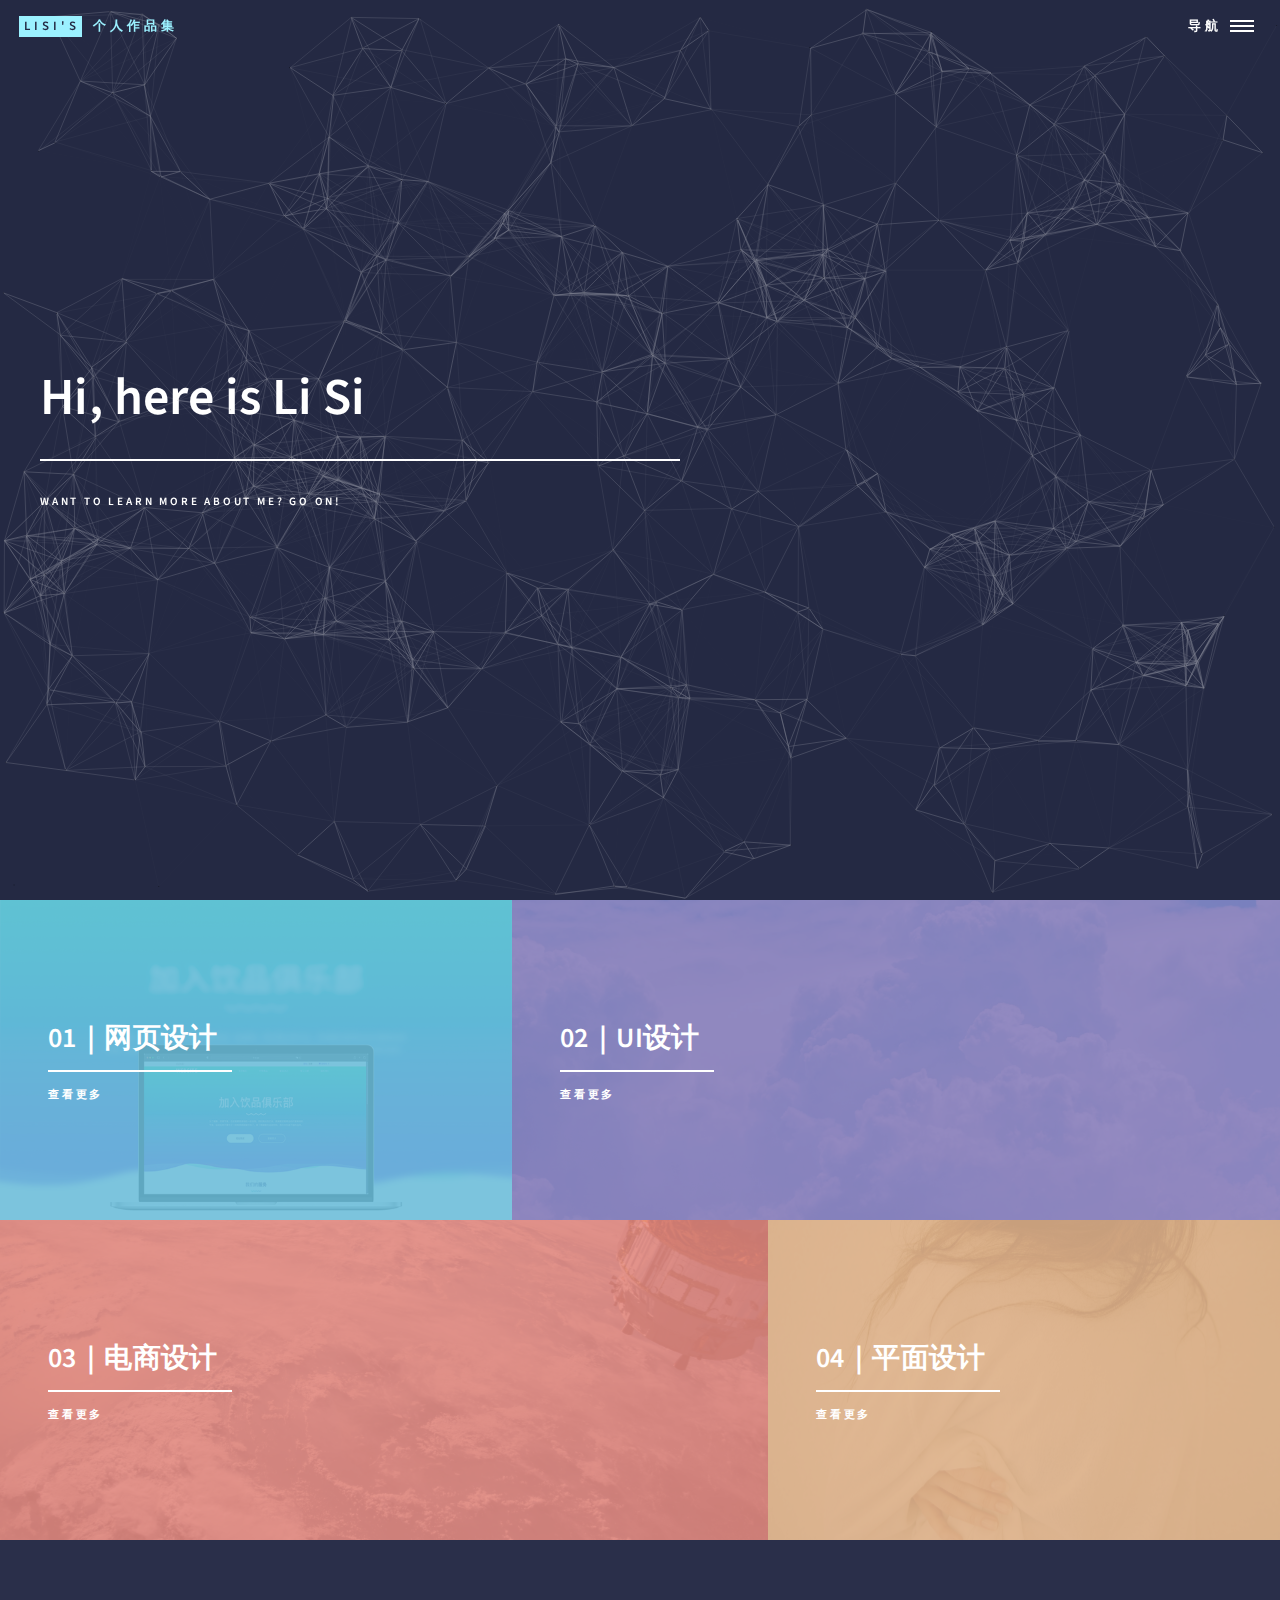
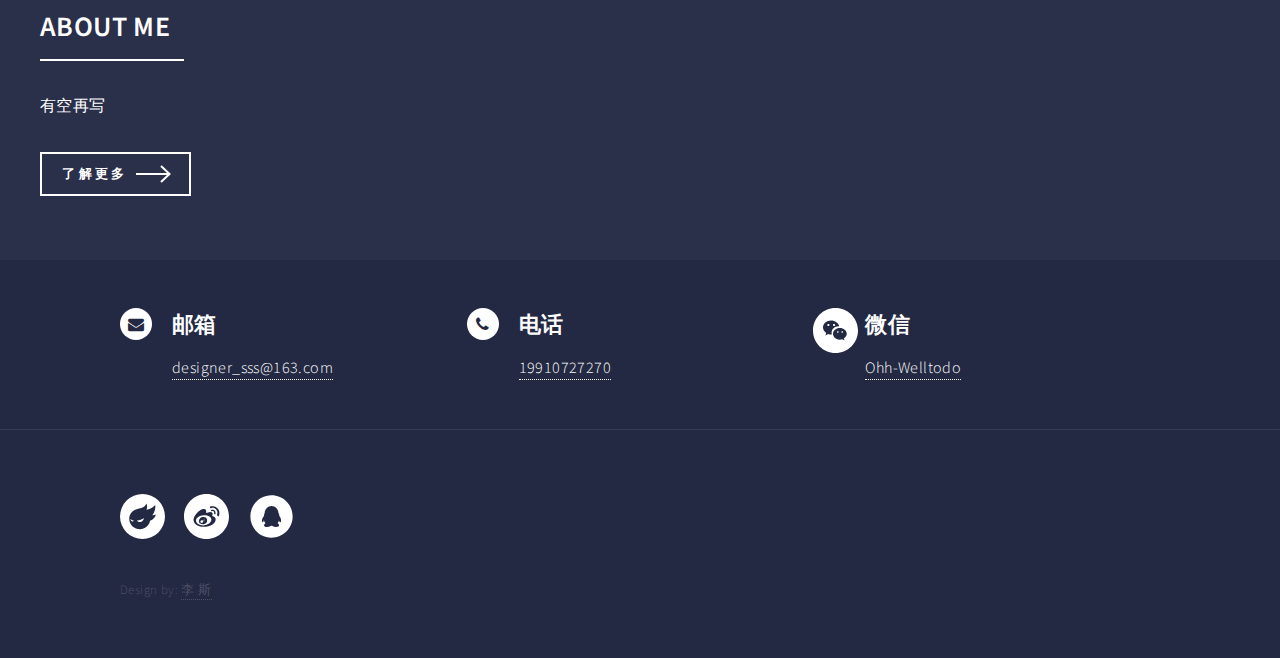
==== commit 8ad39711: "v0.099.2" ====
--- a/index.html
+++ b/index.html
@@ -4,9 +4,7 @@
     <meta charset="utf-8" />
     <meta http-equiv="X-UA-Compatible" content="IE=edge">
     <meta name="viewport" content="width=device-width, initial-scale=1, user-scalable=no" />
-    <meta name="description" content="Your description">
-    <meta name="author" content="Your name">
-    <meta name="generator" content="Hugo 0.82.0" />
+    <meta name="author" content="李斯">
     <title>Li Si ' Work</title>
     <!-- Stylesheets -->
     <link rel="stylesheet" href="//daierg.github.io/css/main.css" />
@@ -15,13 +13,6 @@
     <link href="//daierg.github.io/css/font-awesome.min.css" rel="stylesheet" type="text/css">
     <link rel="shortcut icon" type="image/x-icon" href="//daierg.github.io/favicon.ico">
     <link rel="icon" type="image/x-icon" href="//daierg.github.io/favicon.ico">
-    
-    <!-- HTML5 Shim and Respond.js IE8 support of HTML5 elements and media queries -->
-    <!-- WARNING: Respond.js doesn't work if you view the page via file:// -->
-    <!--[if lt IE 9]>
-	<script src="js/ie/html5shiv.js"></script>
-	<script src="js/ie/html5shiv.jsrespond.min.js"></script>
-	<![endif]-->
 
      <!-- 本地预览用代码 -->
     <!-- <link rel="stylesheet" href="css/main.css" />
@@ -50,7 +41,7 @@
         <nav id="menu">
             <ul class="links">
                 <li><a href="http://li-si.xyz/">首页</a></li>
-                <li><a href="#">BLOG</a></li>
+                <li><a href="//daierg.github.io/blog-list.html">BLOG</a></li>
                 <li><a href="//daierg.github.io/work-html-list.html">网页设计</a></li>
                 <li><a href="//daierg.github.io/work-dianshang-list.html">电商设计</a></li>
                 <li><a href="//daierg.github.io/work-ui-list.html">UI设计</a></li>
@@ -58,7 +49,7 @@
             </ul>
             <ul class="actions vertical">
                 <li><a href="tel:19910727270" class="button special fit">电话联系</a></li>
-                <li><a href="#" class="button fit">简历</a></li>
+                <li><a href="//daierg.github.io/cv.html" class="button fit">简历</a></li>
             </ul>
         </nav>
 
--- a/css/main.css
+++ b/css/main.css
@@ -4307,7 +4307,8 @@
 	display: block;
 	margin: 50px auto;
 	padding: 0;
-	width: 287px;
+	width: 100%;
+	text-align: center;
 }
 .Tab ul>li{
 	display: inline-block;
@@ -4539,3 +4540,133 @@
 	width: 600px;
 	height: auto;
 }
+.bloglist{
+	width: 100%;
+	overflow: hidden;
+	margin: 0!important;
+}
+.Contentbox .bloglist li{
+	width: 100%;
+	height: 120px;
+	margin: 30px 0;
+	border-style: dashed;
+	border-left: none;
+	border-right: none;
+	padding: 20px 70px;
+	text-align: left;
+	cursor: auto;
+}
+.Contentbox .bloglist li:hover{
+	background:none;
+	color:inherit;
+}
+.Contentbox .bloglist li h1{
+	margin: 0;
+	font-size: 22px;
+}
+.Contentbox .bloglist li p{
+	margin: 0;
+	font-size: 14px;
+}
+#blogdetailbox{
+	max-width: 100%;
+	width: 1200px;
+	margin: 0 auto;
+	overflow: hidden;
+}
+#blogdetailbox>h1{
+	font-size: 36px;
+	text-align: center;
+	margin-top: 30px;
+}
+#blogdetailbox>h2{
+	font-size: 20px;
+	margin: 0;
+}
+#blogdetailbox>h3,#blogdetailbox>h4,#blogdetailbox>h5{
+	margin-bottom:10px;
+}
+#blogdetailbox>ul{
+	overflow: hidden;
+}
+#blogdetailbox>ul>li{
+	width: 50%;
+	float: left;
+}
+.theone{
+	margin-left: 10px;
+	width: 100%;
+	border: none;
+	display: inline-block;
+	font-size: 20px;
+}
+.thetwo{
+	margin-left: 50px;
+	border: none;
+	display: block;
+	font-size: 18px;
+}
+.thethree{
+	margin-left: 70px;
+	border: none;
+	display: block;
+	font-size: 16px;
+}
+#blogdetailbox>.start{
+	margin-top: 50px;
+}
+.border{
+	height: 1px;
+	width: 100%;
+	background-color: #fff;
+	margin-top: 30px;
+}
+#blogdetailbox>h3{
+	font-size: 24px;
+	font-weight: normal;
+}
+#blogdetailbox>h4{
+	font-size: 20px;
+	font-weight: normal;
+}
+#blogdetailbox>h5{
+	font-size: 18px;
+	font-weight: normal;
+}
+#blogdetailbox>h6{
+	font-weight: normal;
+	border: 1px solid #fff;
+	display: inline-block;
+	padding: 4px 10px;
+}
+.explain{
+	width: 100%;
+	height: auto;
+	padding: 20px 30px;
+	border-left: 8px solid #d8d1e0;
+	background-color: #ebeef2;
+	color: rgba(0,0,0,1);
+	font-size: 14px;
+	line-height: 30px;
+	margin-bottom: 10px;
+}
+#blogdetailbox th{
+	font-weight: 700;
+	font-size: 14px;
+    color: #fff;
+    line-height: 22px;
+    border: 2px solid #383c55;
+    padding: 8px;
+    word-break: normal!important;
+    vertical-align: middle;
+}
+#blogdetailbox td{
+	font-weight: normal;
+	font-size: 14px;
+    color: #fff;
+    line-height: 22px;
+    border: 2px solid #383c55;
+    padding: 8px;
+    word-break: normal!important;
+    vertical-align: middle;
+}